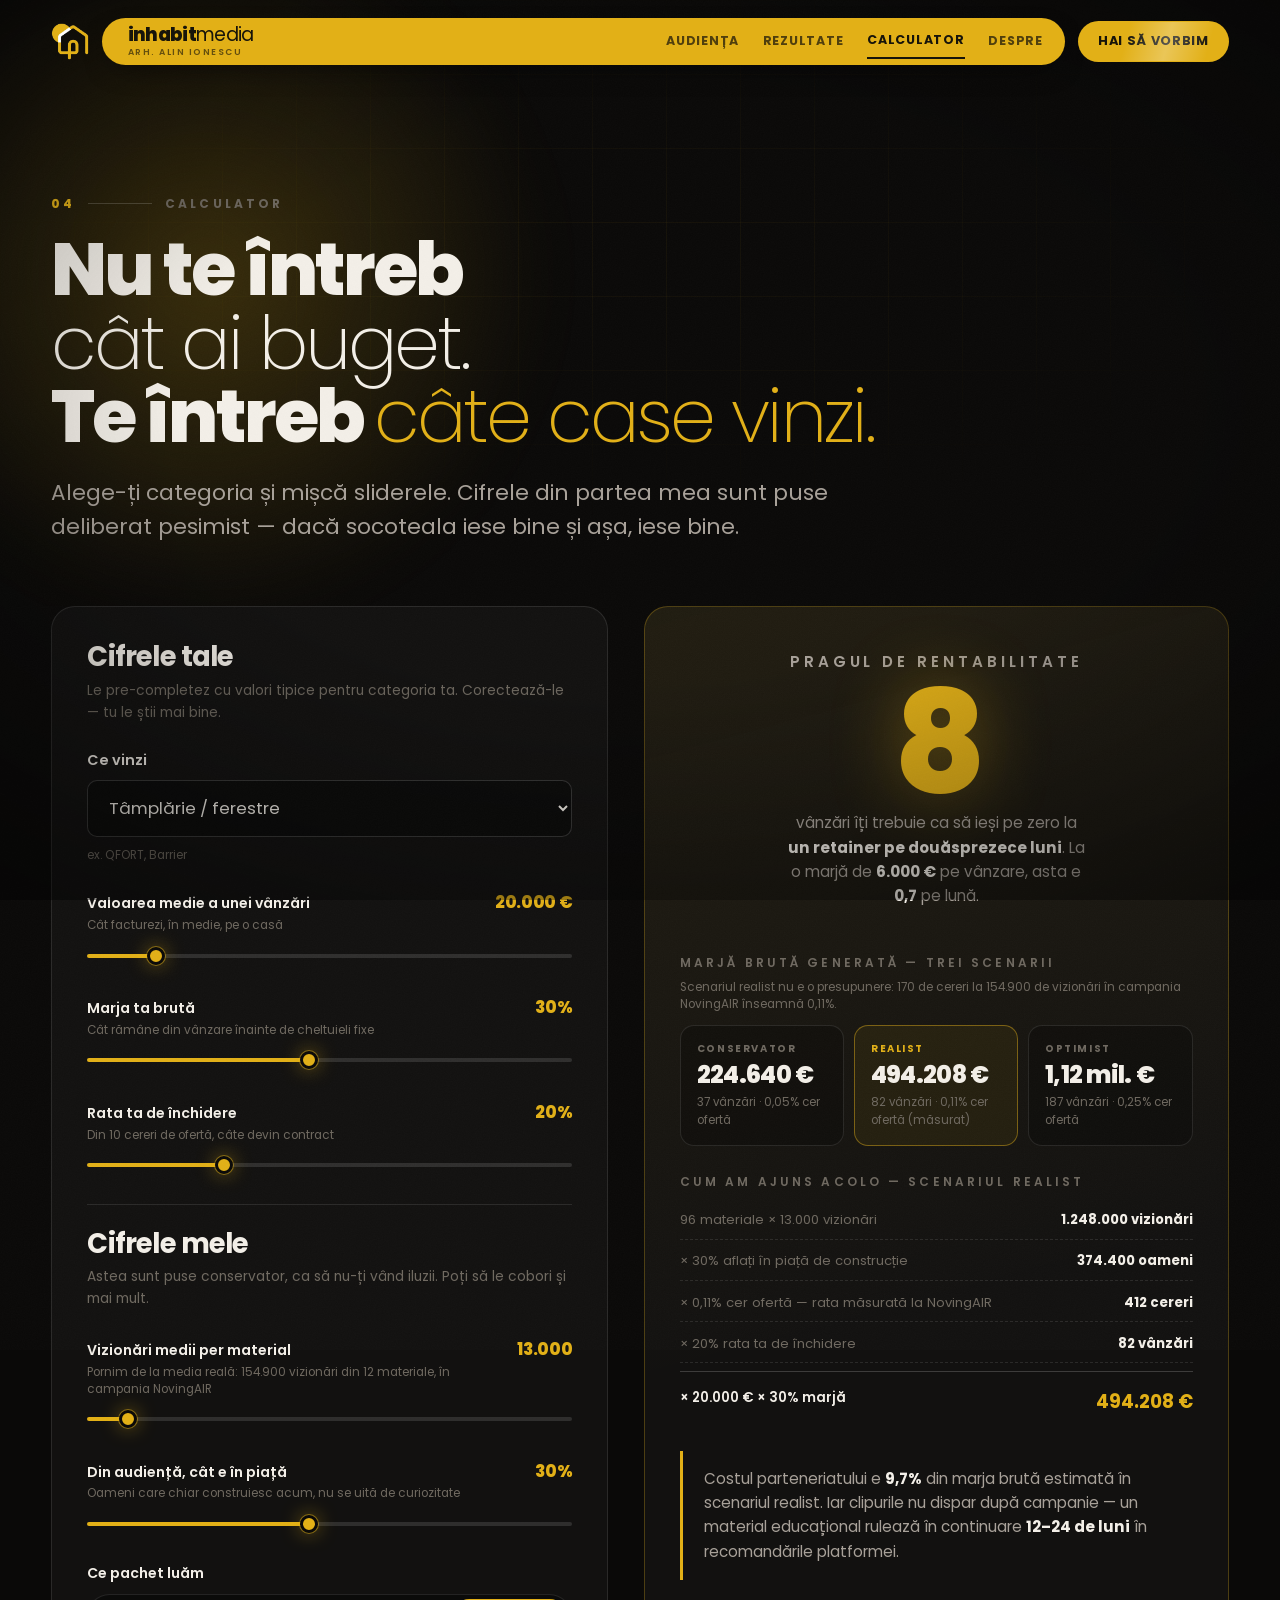
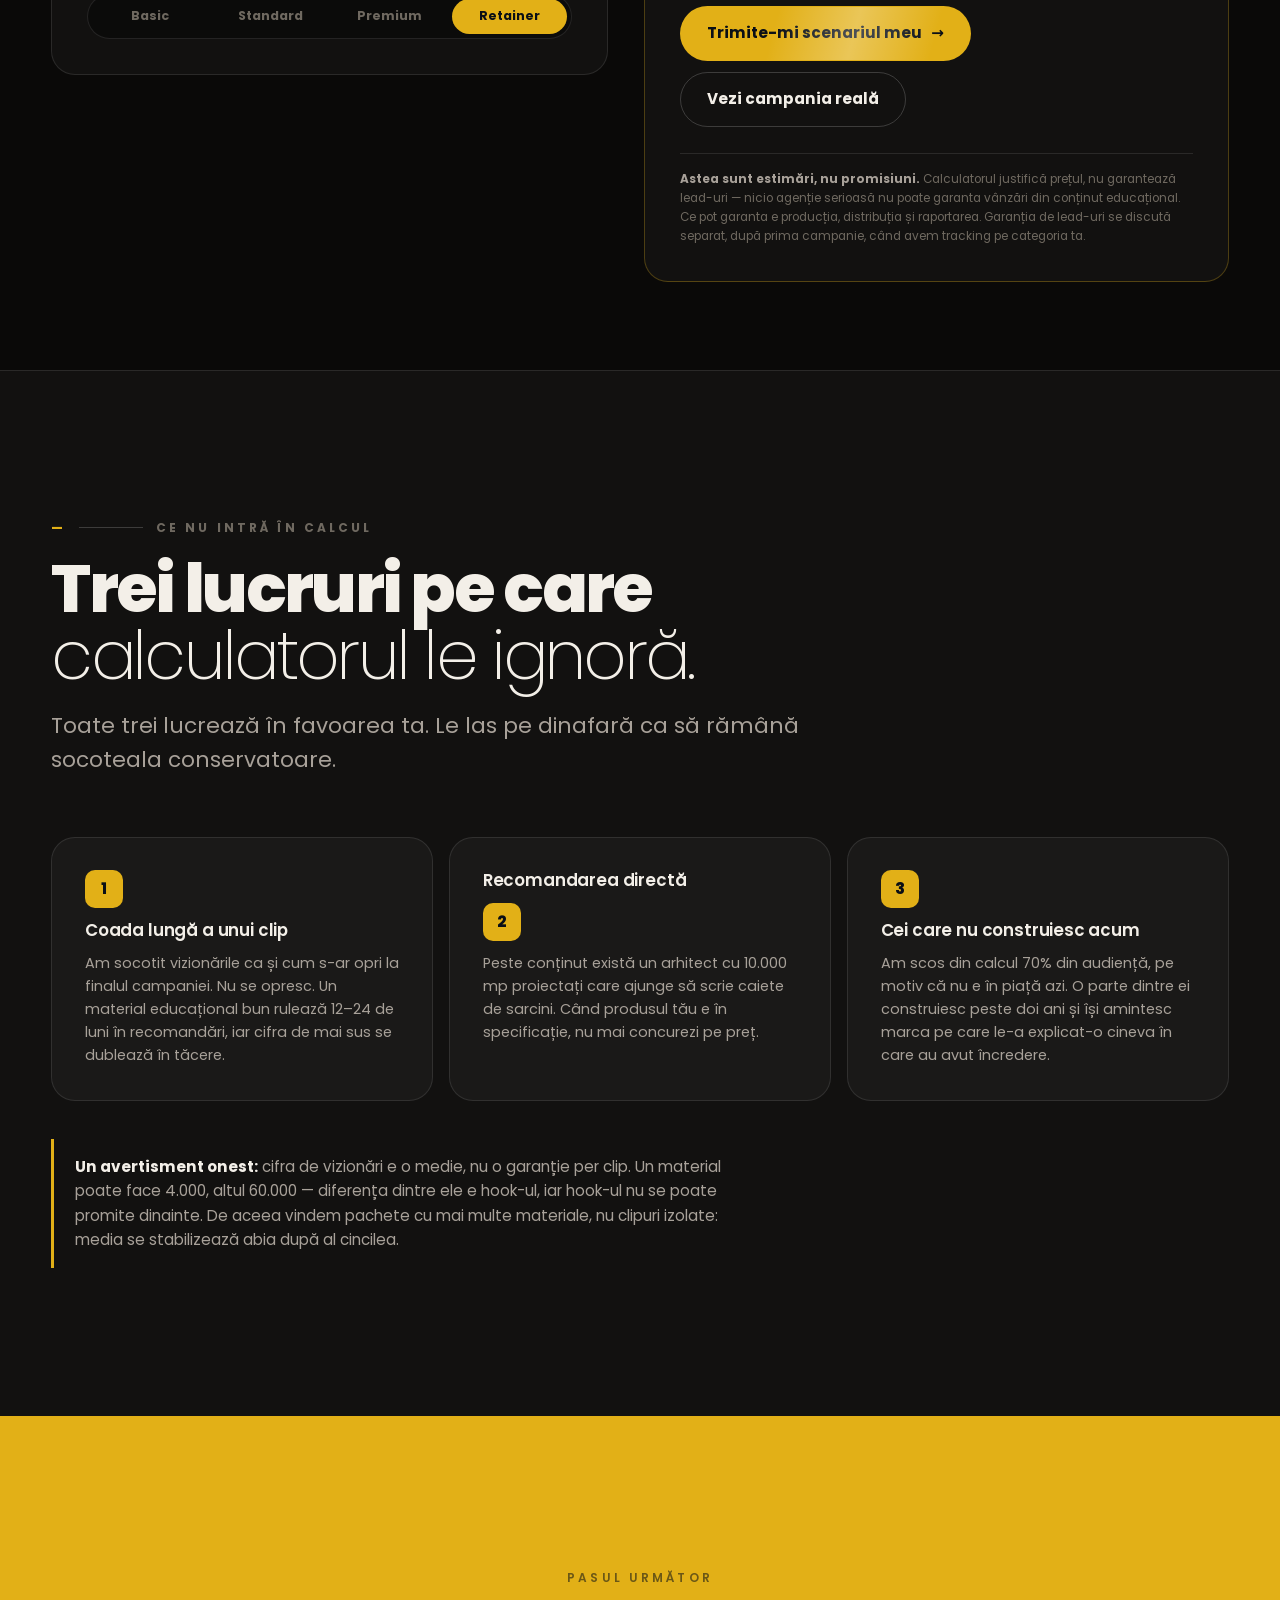
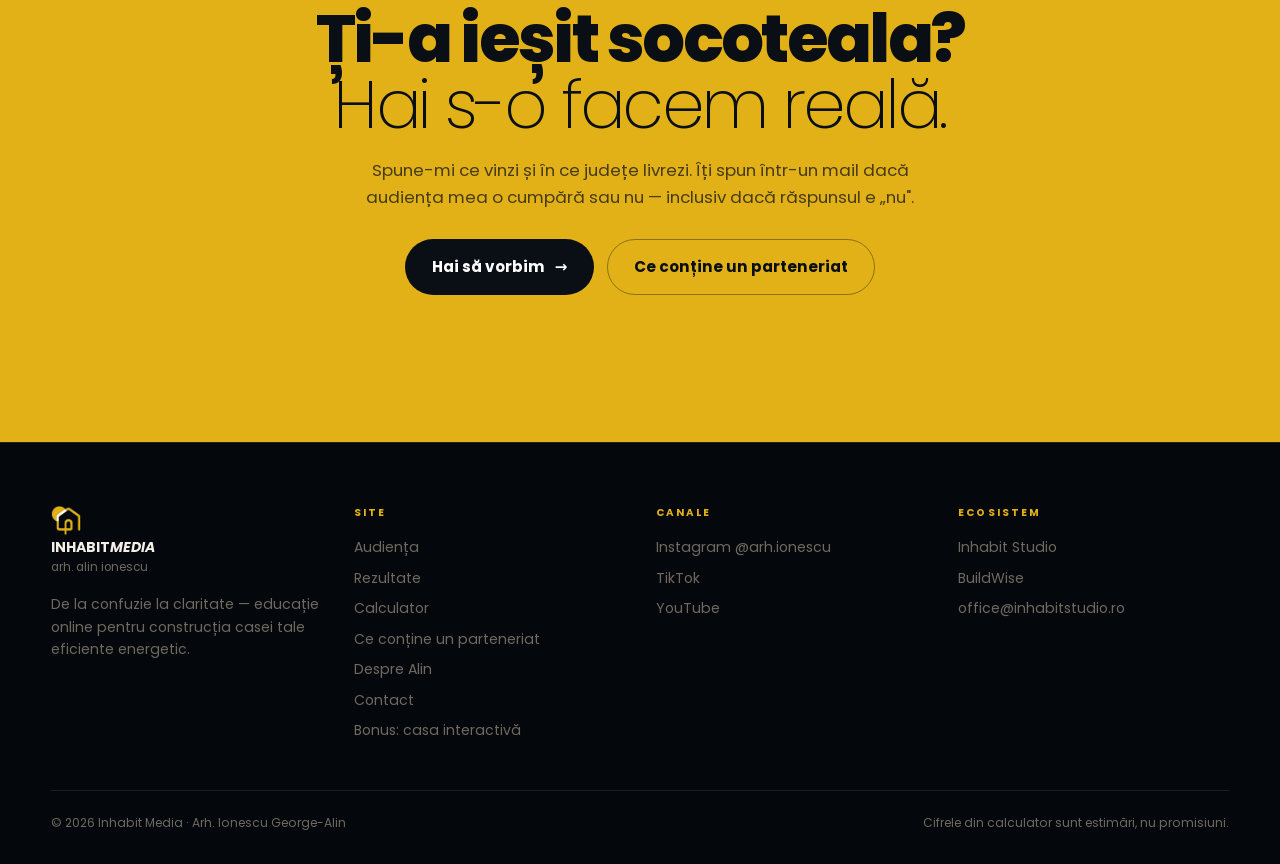
==== calculator.html @ a2cdc936 "Ecran de încărcare cu ținere de două secunde Overlay peste o pagină care se încarcă normal dedesubt " ====
<!doctype html>
<html lang="ro" class="no-js">
<head>
<meta charset="utf-8">
<meta name="viewport" content="width=device-width, initial-scale=1">
<title>Cât îți aduce un parteneriat — Inhabit Media / arh. Alin Ionescu</title>
<meta name="description" content="Alege-ți categoria, mișcă trei slidere și vezi de câte vânzări ai nevoie ca să ieși pe zero. Estimare, nu promisiune.">
<meta name="theme-color" content="#0A0908">
<link rel="icon" href="data:image/svg+xml,%3Csvg xmlns='http://www.w3.org/2000/svg' viewBox='0 0 32 32'%3E%3Crect width='32' height='32' rx='7' fill='%23E2B017'/%3E%3Cpath d='M7 15.5 16 8l9 7.5V25H7z' fill='none' stroke='%230A0F16' stroke-width='2.4' stroke-linejoin='round'/%3E%3C/svg%3E">
<link rel="preconnect" href="https://fonts.googleapis.com">
<link rel="preconnect" href="https://fonts.gstatic.com" crossorigin>
<link href="https://fonts.googleapis.com/css2?family=Poppins:wght@200;300;400;500;600;700;800&display=swap" rel="stylesheet">
<link rel="stylesheet" href="assets/css/style.css?v=6">
<script>document.documentElement.classList.remove('no-js');</script>
</head>
<body>

<!-- Ecran de încărcare. Stă peste o pagină care se încarcă normal dedesubt;
     nu amână nimic. Se arată o singură dată pe sesiune. -->
<div class="loader" id="loader" role="status" aria-live="polite">
  <div class="loader__grid" aria-hidden="true"></div>
  <div class="loader__glow" aria-hidden="true"></div>
  <div class="loader__inner">
    <img class="loader__mark" src="assets/img/inhabit-mark.png" alt="" width="60" height="60">
    <p class="loader__word">
      <b>inhabit<i>media</i></b>
      <small>arh. alin ionescu</small>
    </p>
    <div class="loader__bar" aria-hidden="true"><i></i></div>
    <p class="loader__meta">
      <span class="loader__step">Se pregătește pagina</span>
      <b class="loader__pct">0%</b>
    </p>
  </div>
  <span class="loader__skip" aria-hidden="true">Apasă ca să intri</span>
</div>

<div class="atmos" aria-hidden="true"></div>
<div class="progress" aria-hidden="true"></div>

<header class="nav nav--solid" id="nav">
  <div class="nav__inner">
    <a class="brand brand--mark" href="index.html" aria-label="Inhabit Media — acasă">
      <img src="assets/img/inhabit-mark.png" alt="" width="34" height="34">
    </a>

    <div class="nav__bar">
      <a class="nav__word" href="index.html">
        <b>INHABIT<i>MEDIA</i></b><small>arh. alin ionescu</small>
      </a>
      <nav class="nav__links" id="navLinks">
      <a href="index.html#audienta">Audiența</a>
      <a href="rezultate.html">Rezultate</a>
      <a href="calculator.html">Calculator</a>
      <a href="despre.html">Despre</a>
        <a class="btn btn--dark nav__cta-m" href="contact.html">Hai să vorbim</a>
      </nav>
      <button class="nav__toggle" id="navToggle" aria-label="Meniu" aria-expanded="false" aria-controls="navLinks">
        <span></span><span></span><span></span>
      </button>
    </div>

    <a class="btn btn--primary nav__cta" href="contact.html">Hai să vorbim</a>
  </div>
</header>

<main>

<section class="page-hero">
  <div class="glow glow--tl" aria-hidden="true"></div>
  <div class="blueprint" aria-hidden="true"></div>
  <div class="wrap">
    <span class="slate" data-reveal><b>04</b><i></i>Calculator</span>
    <h1 data-reveal style="--d:60ms">Nu te întreb <span>cât ai buget.</span><br>Te întreb <span class="hl">câte case vinzi.</span></h1>
    <p class="lead" data-reveal style="--d:120ms">
      Alege-ți categoria și mișcă sliderele. Cifrele din partea mea sunt puse
      deliberat pesimist — dacă socoteala iese bine și așa, iese bine.
    </p>
  </div>
</section>

<!-- ---------- CALCULATORUL ---------- -->
<section class="section section--tight" style="padding-top:0">
  <div class="wrap">
    <div class="calc" id="calc">

      <!-- ======= INTRĂRI ======= -->
      <div class="calc__panel" data-reveal>

        <div class="calc__head">
          <h3>Cifrele tale</h3>
          <p>Le pre-completez cu valori tipice pentru categoria ta. Corectează-le — tu le știi mai bine.</p>
        </div>

        <div class="field" style="margin:0">
          <label for="c-cat">Ce vinzi</label>
          <select id="c-cat"></select>
          <span class="ctrl__hint" id="o-catref"></span>
        </div>

        <div class="ctrl">
          <div class="ctrl__top">
            <span class="ctrl__label">Valoarea medie a unei vânzări
              <span class="ctrl__hint">Cât facturezi, în medie, pe o casă</span>
            </span>
            <span class="ctrl__val" id="v-sale">20.000 €</span>
          </div>
          <input type="range" id="c-sale" min="1000" max="150000" step="500" value="20000"
                 aria-label="Valoarea medie a unei vânzări în euro">
        </div>

        <div class="ctrl">
          <div class="ctrl__top">
            <span class="ctrl__label">Marja ta brută
              <span class="ctrl__hint">Cât rămâne din vânzare înainte de cheltuieli fixe</span>
            </span>
            <span class="ctrl__val" id="v-marja">30%</span>
          </div>
          <input type="range" id="c-marja" min="5" max="60" step="1" value="30"
                 aria-label="Marja brută în procente">
        </div>

        <div class="ctrl">
          <div class="ctrl__top">
            <span class="ctrl__label">Rata ta de închidere
              <span class="ctrl__hint">Din 10 cereri de ofertă, câte devin contract</span>
            </span>
            <span class="ctrl__val" id="v-close">20%</span>
          </div>
          <input type="range" id="c-close" min="5" max="60" step="1" value="20"
                 aria-label="Rata de închidere în procente">
        </div>

        <div class="calc__head" style="border-top:1px solid var(--line);padding-top:1.5rem">
          <h3>Cifrele mele</h3>
          <p>Astea sunt puse conservator, ca să nu-ți vând iluzii. Poți să le cobori și mai mult.</p>
        </div>

        <div class="ctrl">
          <div class="ctrl__top">
            <span class="ctrl__label">Vizionări medii per material
              <span class="ctrl__hint">Pornim de la media reală: 154.900 vizionări din 12 materiale, în campania NovingAIR</span>
            </span>
            <span class="ctrl__val" id="v-views">13.000</span>
          </div>
          <input type="range" id="c-views" min="3000" max="150000" step="1000" value="13000"
                 aria-label="Vizionări medii per material">
        </div>

        <div class="ctrl">
          <div class="ctrl__top">
            <span class="ctrl__label">Din audiență, cât e în piață
              <span class="ctrl__hint">Oameni care chiar construiesc acum, nu se uită de curiozitate</span>
            </span>
            <span class="ctrl__val" id="v-piata">30%</span>
          </div>
          <input type="range" id="c-piata" min="5" max="60" step="1" value="30"
                 aria-label="Procent din audiență aflat în piață">
        </div>

        <div class="ctrl">
          <div class="ctrl__top">
            <span class="ctrl__label">Ce pachet luăm</span>
          </div>
          <div class="seg" id="c-seg">
            <button type="button" data-pachet="basic"    aria-pressed="false">Basic</button>
            <button type="button" data-pachet="standard" aria-pressed="false">Standard</button>
            <button type="button" data-pachet="premium"  aria-pressed="false">Premium</button>
            <button type="button" data-pachet="retainer" aria-pressed="true">Retainer</button>
          </div>
        </div>

      </div>

      <!-- ======= IEȘIRI ======= -->
      <div class="calc__panel calc__panel--out" data-reveal style="--d:100ms">

        <div class="bigfig">
          <span class="micro">Pragul de rentabilitate</span>
          <b id="o-be">8</b>
          <span id="o-be-sub"></span>
        </div>

        <div>
          <span class="micro" style="display:block;margin-bottom:.8rem">Marjă brută generată — trei scenarii</span>
          <p class="ctrl__hint" style="margin:-.4rem 0 .8rem">
            Scenariul realist nu e o presupunere: 170 de cereri la 154.900 de
            vizionări în campania NovingAIR înseamnă 0,11%.
          </p>
          <div class="scenarios">
            <div class="scen">
              <span class="scen__k">Conservator</span>
              <span class="scen__v" id="o-cons">—</span>
              <span class="scen__s" id="o-cons-s"></span>
            </div>
            <div class="scen scen--mid">
              <span class="scen__k">Realist</span>
              <span class="scen__v" id="o-real">—</span>
              <span class="scen__s" id="o-real-s"></span>
            </div>
            <div class="scen">
              <span class="scen__k">Optimist</span>
              <span class="scen__v" id="o-opt">—</span>
              <span class="scen__s" id="o-opt-s"></span>
            </div>
          </div>
        </div>

        <div>
          <span class="micro" style="display:block;margin-bottom:.6rem">Cum am ajuns acolo — scenariul realist</span>
          <div class="chain" id="o-chain"></div>
        </div>

        <p class="note" style="margin:0" id="o-cost"></p>

        <div style="display:flex;flex-wrap:wrap;gap:.7rem">
          <a class="btn btn--primary" href="contact.html">Trimite-mi scenariul meu <span class="btn__a">→</span></a>
          <a class="btn btn--ghost" href="rezultate.html">Vezi campania reală</a>
        </div>

        <p class="calc__foot">
          <b>Astea sunt estimări, nu promisiuni.</b> Calculatorul justifică prețul, nu
          garantează lead-uri — nicio agenție serioasă nu poate garanta vânzări din
          conținut educațional. Ce pot garanta e producția, distribuția și raportarea.
          Garanția de lead-uri se discută separat, după prima campanie, când avem
          tracking pe categoria ta.
        </p>

      </div>

    </div>
  </div>
</section>

<!-- ---------- DE CE FUNCȚIONEAZĂ ---------- -->
<section class="section section--mist section--edge">
  <div class="wrap">
    <div class="section-head">
      <span class="slate" data-reveal><b>—</b><i></i>Ce nu intră în calcul</span>
      <h2 data-reveal style="--d:60ms">Trei lucruri pe care <span>calculatorul le ignoră.</span></h2>
      <p class="lead" data-reveal style="--d:100ms">
        Toate trei lucrează în favoarea ta. Le las pe dinafară ca să rămână
        socoteala conservatoare.
      </p>
    </div>

    <div class="cards">
      <article class="card" data-reveal>
        <span class="card__n">1</span>
        <h4>Coada lungă a unui clip</h4>
        <p>
          Am socotit vizionările ca și cum s-ar opri la finalul campaniei. Nu se
          opresc. Un material educațional bun rulează 12–24 de luni în
          recomandări, iar cifra de mai sus se dublează în tăcere.
        </p>
      </article>
      <article class="card" data-reveal style="--d:80ms">
        <h4>Recomandarea directă</h4>
        <span class="card__n">2</span>
        <p>
          Peste conținut există un arhitect cu 10.000 mp proiectați care ajunge
          să scrie caiete de sarcini. Când produsul tău e în specificație, nu
          mai concurezi pe preț.
        </p>
      </article>
      <article class="card" data-reveal style="--d:160ms">
        <span class="card__n">3</span>
        <h4>Cei care nu construiesc acum</h4>
        <p>
          Am scos din calcul 70% din audiență, pe motiv că nu e în piață azi.
          O parte dintre ei construiesc peste doi ani și își amintesc marca pe
          care le-a explicat-o cineva în care au avut încredere.
        </p>
      </article>
    </div>

    <p class="note" style="margin-top:2.4rem" data-reveal>
      <b>Un avertisment onest:</b> cifra de vizionări e o medie, nu o garanție
      per clip. Un material poate face 4.000, altul 60.000 — diferența dintre
      ele e hook-ul, iar hook-ul nu se poate promite dinainte. De aceea vindem
      pachete cu mai multe materiale, nu clipuri izolate: media se stabilizează
      abia după al cincilea.
    </p>
  </div>
</section>

<!-- ---------- CTA ---------- -->
<section class="section cta">
  <div class="wrap wrap--narrow">
    <span class="micro" data-reveal>Pasul următor</span>
    <h2 style="margin-top:1rem" data-reveal>Ți-a ieșit socoteala? <span>Hai s-o facem reală.</span></h2>
    <p style="margin-top:1.1rem" data-reveal>
      Spune-mi ce vinzi și în ce județe livrezi. Îți spun într-un mail dacă
      audiența mea o cumpără sau nu — inclusiv dacă răspunsul e „nu".
    </p>
    <div class="cta__row" data-reveal>
      <a class="btn btn--dark" href="contact.html">Hai să vorbim <span class="btn__a">→</span></a>
      <a class="btn btn--ghost" href="pachete.html">Ce conține un parteneriat</a>
    </div>
  </div>
</section>

</main>

<footer class="footer">
  <div class="wrap">
    <div class="footer__top">
      <div>
        <a class="brand" href="index.html">
          <img src="assets/img/inhabit-mark.png" alt="" width="30">
          <span><b>INHABIT<i>MEDIA</i></b><small style="display:block">arh. alin ionescu</small></span>
        </a>
        <p style="margin-top:1rem;max-width:30ch">
          De la confuzie la claritate — educație online pentru construcția casei
          tale eficiente energetic.
        </p>
      </div>
      <div>
        <h5>Site</h5>
        <ul>
          <li><a href="index.html#audienta">Audiența</a></li>
          <li><a href="rezultate.html">Rezultate</a></li>
          <li><a href="calculator.html">Calculator</a></li>
          <li><a href="pachete.html">Ce conține un parteneriat</a></li>
          <li><a href="despre.html">Despre Alin</a></li>
          <li><a href="contact.html">Contact</a></li>
          <li><a href="casa.html">Bonus: casa interactivă</a></li>
        </ul>
      </div>
      <div>
        <h5>Canale</h5>
        <ul>
          <li><a href="https://instagram.com/arh.ionescu" target="_blank" rel="noopener">Instagram @arh.ionescu</a></li>
          <li><a href="https://tiktok.com/@arh.alin.ionescu" target="_blank" rel="noopener">TikTok</a></li>
          <li><a href="https://youtube.com/@arh.alinionescu" target="_blank" rel="noopener">YouTube</a></li>
        </ul>
      </div>
      <div>
        <h5>Ecosistem</h5>
        <ul>
          <li><a href="https://inhabitstudio.ro/" target="_blank" rel="noopener">Inhabit Studio</a></li>
          <li><a href="despre.html#buildwise">BuildWise</a></li>
          <li><a href="mailto:office@inhabitstudio.ro">office@inhabitstudio.ro</a></li>
        </ul>
      </div>
    </div>
    <div class="footer__bottom">
      <span>© <span id="year">2026</span> Inhabit Media · Arh. Ionescu George-Alin</span>
      <span>Cifrele din calculator sunt estimări, nu promisiuni.</span>
    </div>
  </div>
</footer>

<script src="assets/js/loader.js?v=2" defer></script>
<script src="assets/js/main.js?v=6" defer></script>
<script src="assets/js/calculator.js?v=1" defer></script>
</body>
</html>
---- assets/css/style.css ----
/* ==========================================================================
   BUILDWISE — arh. Alin Ionescu
   „Casa care vinde" — sistem de design CINEMATIC.

   Galbenul de brand din deck (#E2B017) pe un sol neutru-cald — fără albastru
   nicăieri. Fundalul e noaptea, galbenul e lumina. Tot ce se vede e
   construit din trei straturi — atmosferă (grain + vignetă + glow), scenă
   (conținut) și lumină (accentul galben). Numele de clase sunt păstrate din
   versiunea albă, ca paginile secundare să nu se rupă.
   ========================================================================== */

/* ---------- 1. Reset ---------- */
*, *::before, *::after { box-sizing: border-box; }
* { margin: 0; }

html { -webkit-text-size-adjust: 100%; scroll-behavior: smooth; }

body {
  min-height: 100vh;
  font-family: var(--font);
  font-size: var(--fs-body);
  font-weight: 400;
  line-height: 1.6;
  color: var(--ink);
  background: var(--bg);
  -webkit-font-smoothing: antialiased;
  overflow-x: hidden;
}

img, svg, video { display: block; max-width: 100%; }
input, button, textarea, select { font: inherit; color: inherit; }
button { background: none; border: 0; cursor: pointer; }
a { color: inherit; text-decoration: none; }
ul, ol { list-style: none; padding: 0; }
p { text-wrap: pretty; }
table { border-collapse: collapse; width: 100%; }
::selection { background: var(--yellow); color: #0A0F16; }

/* ---------- 2. Tokens ---------- */
:root {
  /* Sol. Fără albastru nicăieri: negrul e neutru-cald, ca să nu răcească
     galbenul. Vechiul navy a ieșit complet din paletă — secțiunile care erau
     albastre sunt acum galbene (.section--lit). */
  --bg:        #0A0908;
  --bg-2:      #121110;
  --bg-3:      #1B1917;

  /* brand, neatins */
  --yellow:    #E2B017;
  --yellow-lt: #F7D66B;
  --yellow-dk: #B98D0E;

  /* cerneala de pe fundal galben */
  --on-lit:    #17140A;
  --on-lit-2:  rgba(23, 20, 10, .74);
  --on-lit-3:  rgba(23, 20, 10, .55);

  /* text */
  --ink:       #F3EFE8;
  --ink-2:     #A8A199;
  --ink-3:     #6F6960;

  /* suprafețe */
  --panel:     rgba(255, 255, 255, .035);
  --panel-2:   rgba(255, 255, 255, .06);
  --line:      rgba(255, 255, 255, .10);
  --line-2:    rgba(255, 255, 255, .18);
  --line-lit:  rgba(23, 20, 10, .16);

  /* aliasuri de compatibilitate cu paginile vechi */
  --mist:      var(--bg-2);
  --mist-2:    var(--bg-3);
  --yellow-bg: rgba(226, 176, 23, .10);

  --glow:      0 0 80px -20px rgba(226, 176, 23, .55);
  --glow-soft: 0 0 120px -30px rgba(226, 176, 23, .40);

  --font: "Poppins", "Urbanist", system-ui, -apple-system, sans-serif;

  /* scară tipografică cinematică — mai mare, mai strânsă */
  --fs-body:   clamp(0.95rem, 0.9rem + 0.25vw, 1.05rem);
  --fs-lead:   clamp(1.05rem, 0.95rem + 0.6vw, 1.35rem);
  --fs-h3:     clamp(1.3rem, 1.15rem + 0.7vw, 1.85rem);
  --fs-h2:     clamp(2.1rem, 1.3rem + 3.6vw, 4.6rem);
  /* Plafonat la 5,4rem: peste asta, titlul din hero trece pe 4 rânduri și
     împinge fâșia de cifre sub linia de plutire pe laptopuri de 900 px. */
  --fs-h1:     clamp(2.5rem, 1.3rem + 4.4vw, 5.4rem);
  --fs-micro:  clamp(0.66rem, 0.63rem + 0.15vw, 0.76rem);

  --gutter:    clamp(1.15rem, 0.5rem + 2.6vw, 3.5rem);
  --section-y: clamp(4.5rem, 2rem + 9vw, 11rem);
  --maxw:      1260px;

  --r:      14px;
  --r-lg:   24px;
  --r-blob: 34px;
  --shadow: 0 2px 6px rgba(0, 0, 0, .3), 0 18px 40px -20px rgba(0, 0, 0, .7);
  --shadow-lg: 0 4px 10px rgba(0, 0, 0, .35), 0 50px 90px -40px rgba(0, 0, 0, .9);
  --ease: cubic-bezier(.22, .61, .36, 1);
  --ease-out: cubic-bezier(.16, 1, .3, 1);
  /* înălțimea totală ocupată de bara plutitoare (pastila + marginea de sus) */
  --nav-h: 88px;
}

/* ---------- 3. Atmosferă ----------
   Trei straturi fixe peste tot: vinietă (adâncime), grain (textură de peliculă)
   și bara de progres. Toate sunt pur decorative și nu prind evenimente. */

.atmos {
  position: fixed; inset: 0; z-index: 60;
  pointer-events: none;
}
/* vinietă — întunecă marginile ca un obiectiv real */
.atmos::before {
  content: ""; position: absolute; inset: 0;
  background: radial-gradient(ellipse 90% 75% at 50% 45%, transparent 40%, rgba(0, 0, 0, .55) 100%);
}
/* grain de peliculă */
.atmos::after {
  content: ""; position: absolute; inset: -50%;
  background-image: url("data:image/svg+xml,%3Csvg xmlns='http://www.w3.org/2000/svg' width='140' height='140'%3E%3Cfilter id='n'%3E%3CfeTurbulence type='fractalNoise' baseFrequency='.85' numOctaves='3' stitchTiles='stitch'/%3E%3CfeColorMatrix type='saturate' values='0'/%3E%3C/filter%3E%3Crect width='140' height='140' filter='url(%23n)' opacity='.5'/%3E%3C/svg%3E");
  opacity: .05;
  mix-blend-mode: overlay;
  animation: grain 900ms steps(4) infinite;
}
@keyframes grain {
  0%   { transform: translate(0, 0); }
  25%  { transform: translate(-2%, 1%); }
  50%  { transform: translate(1%, -2%); }
  75%  { transform: translate(-1%, -1%); }
  100% { transform: translate(0, 0); }
}

/* bara de progres a scroll-ului — subtilă, sub nav */
.progress {
  position: fixed; top: 0; left: 0; z-index: 101;
  height: 2px; width: 100%;
  transform: scaleX(var(--p, 0)); transform-origin: 0 50%;
  background: linear-gradient(90deg, var(--yellow-dk), var(--yellow-lt));
  pointer-events: none;
}

/* halou galben plasabil oriunde */
.glow {
  position: absolute; border-radius: 50%;
  background: radial-gradient(circle, rgba(226, 176, 23, .22) 0%, transparent 68%);
  filter: blur(30px); pointer-events: none; z-index: 0;
}
.glow--tl { top: -14%; left: -12%; width: min(720px, 90vw); aspect-ratio: 1; }
.glow--br { bottom: -20%; right: -14%; width: min(680px, 85vw); aspect-ratio: 1; }
.glow--c  { top: 50%; left: 50%; translate: -50% -50%; width: min(900px, 110vw); aspect-ratio: 1; }

/* grilă de plan de arhitectură — semnătura vizuală a lui Alin */
.blueprint {
  position: absolute; inset: 0; z-index: 0; pointer-events: none;
  background-image:
    linear-gradient(rgba(226, 176, 23, .055) 1px, transparent 1px),
    linear-gradient(90deg, rgba(226, 176, 23, .055) 1px, transparent 1px);
  background-size: 74px 74px;
  mask-image: radial-gradient(ellipse 70% 60% at 50% 40%, #000 0%, transparent 78%);
  -webkit-mask-image: radial-gradient(ellipse 70% 60% at 50% 40%, #000 0%, transparent 78%);
}

/* Peste fotografie grila trebuie să fie albă și mai deasă ca să se citească —
   varianta galbenă pe fundal închis dispare complet pe o poză luminată. */
.hero .blueprint {
  background-image:
    linear-gradient(rgba(255, 255, 255, .07) 1px, transparent 1px),
    linear-gradient(90deg, rgba(255, 255, 255, .07) 1px, transparent 1px);
  background-size: 48px 48px;
  mask-image: linear-gradient(180deg, #000 0%, #000 62%, transparent 92%);
  -webkit-mask-image: linear-gradient(180deg, #000 0%, #000 62%, transparent 92%);
}

/* blob-urile galbene din deck, păstrate dar transformate în lumină */
.blob {
  position: absolute;
  background: var(--yellow);
  border-radius: var(--r-blob);
  pointer-events: none;
  z-index: 0;
  opacity: .85;
  box-shadow: var(--glow);
}
.blob--tl { top: 12%;   left: -5%;  width: clamp(90px, 13vw, 210px); aspect-ratio: 1.5; }
.blob--bl { bottom: 8%;  left: -7%;  width: clamp(80px, 11vw, 180px); aspect-ratio: 1.2; }
.blob--tr { top: 16%;   right: -5%; width: clamp(90px, 13vw, 210px); aspect-ratio: 1.4; }
.blob--br { bottom: 10%; right: -6%; width: clamp(80px, 12vw, 190px); aspect-ratio: 1.3; }
@media (max-width: 720px) { .blob { opacity: .45; } }

/* Blob-urile plutesc încet, cu durate care nu se împart una la alta — dacă ar
   fi sincronizate, ochiul ar citi ritmul și mișcarea ar deveni un tic. */
.blob { animation: float 19s ease-in-out infinite; }
.blob--bl { animation-duration: 23s; animation-delay: -6s; }
.blob--tr { animation-duration: 26s; animation-delay: -11s; }
.blob--br { animation-duration: 31s; animation-delay: -3s; }
@keyframes float {
  0%, 100% { transform: translate3d(0, 0, 0) rotate(0deg); }
  50%      { transform: translate3d(0, -14px, 0) rotate(1.2deg); }
}

/* bare de letterbox — apar doar pe momentele „de film" */
.letterbox { position: relative; }
.letterbox::before, .letterbox::after {
  content: ""; position: absolute; left: 0; right: 0; height: clamp(18px, 3.5vw, 46px);
  background: #000; z-index: 3; pointer-events: none;
}
.letterbox::before { top: 0; }
.letterbox::after  { bottom: 0; }

/* ---------- 4. Layout ---------- */
.wrap {
  width: 100%;
  max-width: var(--maxw);
  margin-inline: auto;
  padding-inline: var(--gutter);
  position: relative;
  z-index: 1;
}
.wrap--narrow { max-width: 900px; }
.wrap--wide { max-width: 1500px; }

.section { padding-block: var(--section-y); position: relative; overflow: hidden; }
.section--tight { padding-block: clamp(3rem, 1.5rem + 5vw, 6rem); }
/* Secțiunea aprinsă: galbenul de brand pe toată lățimea, cu cerneală închisă.
   Ia locul vechilor secțiuni navy. Bara de navigație se întoarce singură pe
   negru cât timp trece peste ea — vezi data-nav="light" în main.js. */
.section--lit { background: linear-gradient(180deg, var(--yellow) 0%, #D0A013 100%); color: var(--on-lit); }
.section--mist { background: var(--bg-2); }
.section--edge { border-top: 1px solid var(--line); }

/* ---------- 5. Tipografie ---------- */
h1, h2, h3, h4 { line-height: 1; letter-spacing: -.04em; text-wrap: balance; }

.display { font-size: var(--fs-h1); font-weight: 800; }
.display span, .display em { font-style: normal; font-weight: 200; letter-spacing: -.035em; }
h2 { font-size: var(--fs-h2); font-weight: 800; }
h2 span { font-weight: 200; }
h3 { font-size: var(--fs-h3); font-weight: 700; letter-spacing: -.025em; line-height: 1.08; }
h4 { font-size: 1.05rem; font-weight: 600; letter-spacing: -.01em; line-height: 1.25; }

/* accentul galben pe un cuvânt din titlu */
.hl { color: var(--yellow); }

.lead { font-size: var(--fs-lead); color: var(--ink-2); max-width: 60ch; line-height: 1.55; }
.section--lit .lead, .section--lit p { color: var(--on-lit-2); }

.micro {
  font-size: var(--fs-micro);
  font-weight: 600;
  letter-spacing: .26em;
  text-transform: uppercase;
  color: var(--ink-3);
}
.section--lit .micro { color: var(--on-lit-3); }

/* eticheta de scenă: „01 / AUDIENȚA" — dă senzația de capitole de film */
.slate {
  display: inline-flex; align-items: center; gap: .8rem;
  font-size: var(--fs-micro); font-weight: 700;
  letter-spacing: .26em; text-transform: uppercase; color: var(--ink-3);
}
.slate b { color: var(--yellow); font-weight: 800; }
.slate i { display: block; width: clamp(28px, 5vw, 64px); height: 1px; background: var(--line-2); font-style: normal; }

.section-head { display: grid; gap: 1.2rem; margin-bottom: clamp(2.2rem, 1rem + 3.5vw, 4.2rem); }
.section-head .pill, .section-head .slate { justify-self: start; }

/* pastila galbenă din deck */
.pill {
  display: inline-flex; align-items: center; gap: .5rem;
  background: var(--yellow); color: #0A0F16;
  font-weight: 700; font-size: .85rem; letter-spacing: -.01em;
  padding: .5em 1.1em; border-radius: 100px;
}
.pill--lg { font-size: clamp(1.1rem, .9rem + 1vw, 1.8rem); padding: .45em 1em; border-radius: 18px; }
.pill--ghost { background: transparent; color: var(--yellow); border: 1px solid rgba(226, 176, 23, .4); }

/* bara galbenă rotunjită folosită ca separator în deck */
.rule {
  height: 10px; border-radius: 100px; background: var(--yellow);
  width: min(520px, 60%); margin-inline: auto;
  margin-top: clamp(2.5rem, 1.5rem + 3vw, 4.5rem);
  box-shadow: var(--glow);
}
.rule--left { margin-inline: 0; }

/* ---------- 6. Butoane ---------- */
.btn {
  display: inline-flex; align-items: center; gap: .6rem;
  padding: .95em 1.7em; border-radius: 100px;
  font-weight: 700; font-size: .95rem;
  border: 1px solid transparent;
  position: relative; overflow: hidden;
  transition: transform .3s var(--ease), background-color .25s, color .25s, border-color .25s, box-shadow .3s;
}
.btn:hover { transform: translateY(-2px); }
.btn--primary { background: var(--yellow); color: #0A0F16; box-shadow: 0 0 0 rgba(226, 176, 23, 0); }
.btn--primary:hover { background: var(--yellow-lt); box-shadow: var(--glow); }
.btn--dark { background: var(--ink); color: #0A0F16; }
.btn--dark:hover { background: #fff; }
.btn--ghost { border-color: var(--line-2); color: var(--ink); }
.btn--ghost:hover { background: var(--panel-2); border-color: var(--yellow); color: var(--yellow); }
.section--lit .btn--ghost { border-color: rgba(23, 20, 10, .4); color: var(--on-lit); }
.section--lit .btn--ghost:hover { background: var(--on-lit); color: var(--yellow); border-color: var(--on-lit); }
.section--lit .btn--primary { background: var(--on-lit); color: var(--yellow); }
.section--lit .btn--primary:hover { background: #000; box-shadow: none; }
.btn__a { transition: transform .3s var(--ease); }
.btn:hover .btn__a { transform: translateX(5px); }

/* Un luciu trece rar peste butonul principal — aceeași limbă ca sclipirea de
   pe sloturi, ca mișcările din pagină să pară un singur sistem, nu efecte
   adunate. La hover se oprește: acolo comanda o dă deja cursorul. */
.btn--primary::after {
  content: ""; position: absolute; inset: 0;
  background: linear-gradient(105deg, transparent 40%, rgba(255, 255, 255, .28) 50%, transparent 60%);
  background-size: 280% 100%; background-position: 200% 0;
  pointer-events: none;
  animation: sweep 7s ease-in-out infinite;
}
.btn--primary:hover::after { animation-play-state: paused; }
/* pe secțiunea galbenă butonul e negru, deci luciul se închide la rândul lui */
.section--lit .btn--primary::after {
  background-image: linear-gradient(105deg, transparent 40%, rgba(226, 176, 23, .22) 50%, transparent 60%);
}

.link-arrow {
  display: inline-flex; align-items: center; gap: .45rem;
  font-weight: 700; border-bottom: 2px solid var(--yellow); padding-bottom: 2px;
  transition: gap .25s var(--ease), color .25s;
}
.link-arrow:hover { gap: .85rem; color: var(--yellow); }

:where(a, button, input, select, textarea):focus-visible {
  outline: 3px solid var(--yellow); outline-offset: 3px; border-radius: 4px;
}

/* ---------- 7. Nav ----------
   Bara galbenă rotunjită, plutind peste hero — semnătura din referința de
   design. Marca stă în afara pastilei, în stânga; CTA-ul e o pastilă separată
   în dreapta. Pe fundal galben textul devine închis, deci toate stările de
   hover se inversează față de restul site-ului. */
.nav {
  position: fixed; inset: var(--nav-pad) 0 auto 0; z-index: 100;
  display: flex; align-items: center;
  transition: translate .4s var(--ease);
  --nav-pad: clamp(10px, 1.4vw, 18px);

  /* Culorile barei trăiesc în trei variabile, ca inversarea să fie o singură
     comutare. Implicit: pastilă galbenă, scris negru — bara e peste noapte. */
  --nav-bg:     var(--yellow);
  --nav-ink:    #17140A;
  --nav-ink-2:  rgba(23, 20, 10, .62);
  --nav-ink-3:  rgba(23, 20, 10, .72);
  --nav-mark:   1;    /* 1 = marca galbenă, așa cum e fișierul */
  transition: translate .4s var(--ease);
}

/* Peste o secțiune galbenă bara s-ar pierde în fundal, deci se întoarce:
   pastilă neagră, scris galben. Clasa o pune main.js, uitându-se ce element
   marcat cu data-nav="light" e sub bară în momentul ăla. */
.nav--invert {
  --nav-bg:     #0A0D12;
  --nav-ink:    var(--yellow);
  --nav-ink-2:  rgba(226, 176, 23, .6);
  --nav-ink-3:  rgba(226, 176, 23, .78);
  --nav-mark:   0;
}
.nav__inner {
  width: 100%; max-width: var(--maxw); margin-inline: auto; padding-inline: var(--gutter);
  display: flex; align-items: center; gap: clamp(.5rem, 1vw, .9rem);
}

/* Marca, în afara pastilei. Fișierul e galben, deci peste o secțiune galbenă
   îl facem negru cu brightness(0) — nu ținem două variante de imagine. */
.brand--mark { flex: 0 0 auto; display: grid; place-items: center; transition: transform .3s var(--ease); }
.brand--mark img {
  width: clamp(30px, 3.4vw, 38px); height: auto;
  filter: brightness(var(--nav-mark));
  transition: filter .35s var(--ease);
}
.brand--mark:hover { transform: rotate(-6deg) scale(1.06); }

/* pastila */
.nav__bar {
  flex: 1 1 auto; min-width: 0;
  display: flex; align-items: center; gap: clamp(.8rem, 2vw, 2.2rem);
  background: var(--nav-bg); border-radius: 100px;
  padding: .5rem .6rem .5rem clamp(1rem, 2vw, 1.6rem);
  box-shadow: 0 10px 30px -14px rgba(0, 0, 0, .8);
  transition: background-color .35s var(--ease);
}
.nav__word { display: grid; line-height: 1; flex: 0 0 auto; }
/* „inhabitmedia" — un singur cuvânt, minuscule, cu jumătatea a doua mai
   subțire; contrastul de greutate 400/800 e limbajul din deck. */
.nav__word b {
  font-weight: 800; letter-spacing: -.035em; text-transform: lowercase;
  font-size: clamp(1rem, .85rem + .4vw, 1.2rem); color: var(--nav-ink);
}
.nav__word b i { font-style: normal; font-weight: 400; }
.nav__word small { font-size: .55rem; letter-spacing: .17em; text-transform: uppercase; font-weight: 600; color: var(--nav-ink-2); margin-top: 3px; }

.nav__links { display: flex; align-items: center; gap: clamp(.9rem, .2rem + 1.6vw, 2.1rem); margin-left: auto; padding-right: .8rem; }
.nav__links a:not(.btn) {
  font-size: .78rem; font-weight: 700; letter-spacing: .06em; text-transform: uppercase;
  color: var(--nav-ink-3); padding-block: .4rem; transition: color .25s;
  white-space: nowrap;
}
.nav__links a:not(.btn):hover { color: var(--nav-ink); }
.nav__links a:not(.btn)[aria-current="page"] { color: var(--nav-ink); border-bottom: 2px solid currentColor; }

/* CTA-ul separat din dreapta. Se întoarce invers față de pastilă: pe galben e
   negru, pe negru e galben — altfel s-ar topi în secțiunea de sub el. */
.nav__cta {
  flex: 0 0 auto; padding: .85em 1.5em; font-size: .8rem; letter-spacing: .05em; text-transform: uppercase;
  background: var(--nav-bg); color: var(--nav-ink);
  transition: background-color .35s var(--ease), color .35s var(--ease), transform .3s var(--ease), box-shadow .3s;
}
.nav--invert .nav__cta:hover { background: #12161F; box-shadow: var(--glow); }
.nav__cta-m { display: none; }

/* la scroll bara se strânge puțin, ca să nu fure din imagine */
.nav--solid .nav__bar { padding-block: .38rem; }
.nav--solid .nav__cta { padding-block: .72em; }

.nav__toggle { display: none; width: 42px; height: 42px; flex: 0 0 auto; margin-left: auto; }
.nav__toggle span { display: block; width: 22px; height: 2px; background: var(--nav-ink); margin: 5px auto; transition: transform .3s var(--ease), opacity .2s, background-color .35s; }
.nav--open .nav__toggle span:nth-child(1) { transform: translateY(7px) rotate(45deg); }
.nav--open .nav__toggle span:nth-child(2) { opacity: 0; }
.nav--open .nav__toggle span:nth-child(3) { transform: translateY(-7px) rotate(-45deg); }

@media (max-width: 980px) {
  .nav__cta { display: none; }
  .nav__cta-m { display: inline-flex; }
  .nav__toggle { display: block; }
  .nav__links {
    position: fixed; inset: calc(var(--nav-pad) + 62px) var(--gutter) auto var(--gutter);
    flex-direction: column; align-items: stretch; gap: 0; margin-left: 0; padding: .4rem 1.3rem 1.4rem;
    background: var(--bg-2); border: 1px solid var(--line); border-radius: var(--r-lg);
    box-shadow: var(--shadow-lg);
    clip-path: inset(0 0 100% 0); transition: clip-path .45s var(--ease);
  }
  .nav--open .nav__links { clip-path: inset(0 0 0 0); }
  .nav__links a:not(.btn) {
    padding-block: .95rem; border-bottom: 1px solid var(--line);
    font-size: 1rem; color: var(--ink-2); text-transform: none; letter-spacing: 0;
  }
  .nav__links a:not(.btn):hover { color: var(--yellow); }
  .nav__links a:not(.btn)[aria-current="page"] { color: var(--yellow); border-bottom-color: var(--line); }
  .nav__links .btn { margin-top: 1.1rem; justify-content: center; }
}

/* ---------- 8. Hero cinematic ---------- */
.hero {
  position: relative;
  min-height: 100svh;
  display: grid; align-items: end;
  /* Spațierea se măsoară în svh, nu în rem: pe un laptop de 800 px hero-ul se
     strânge singur ca fâșia de cifre să rămână deasupra liniei de plutire. */
  padding-top: calc(var(--nav-h) + clamp(1rem, 4svh, 3rem));
  padding-bottom: clamp(1.5rem, 3svh, 4.5rem);
  overflow: hidden;
  isolation: isolate;
}

/* Stratul de imagine. Fotografia lui Alin e subiectul hero-ului, nu o textură
   de fundal — de asta stă aproape la luminozitate plină, iar lizibilitatea o
   face scrimul de dedesubt, nu stingerea pozei. Dacă apare assets/video/hero.mp4,
   videoul se pune peste imagine și preia rolul. */
.hero__media { position: absolute; inset: 0; z-index: -2; overflow: hidden; background: var(--bg); }
/* Stratul e mai înalt decât rama cu 90 px sus și jos, ca parallaxul (±70 px)
   să aibă din ce să tragă fără să descopere marginea imaginii. */
.hero__media picture { position: absolute; inset: -90px 0; display: block; }
.hero__media img, .hero__media video {
  width: 100%; height: 100%; object-fit: cover; object-position: 50% 32%;
  filter: contrast(1.1) saturate(.95) brightness(1.14);
  transform: scale(1.04);
  animation: slowzoom 30s var(--ease) infinite alternate;
}
.hero__media video { position: absolute; inset: 0; }
@keyframes slowzoom { to { transform: scale(1.12); } }

/* Scrim în trei straturi: întunecă sus sub bara galbenă, ține stânga citibilă
   pentru titlu și topește marginea de jos în secțiunea următoare. */
.hero__scrim {
  position: absolute; inset: 0; z-index: -1;
  background:
    linear-gradient(180deg, rgba(7, 11, 17, .72) 0%, rgba(7, 11, 17, .08) 24%, rgba(7, 11, 17, .5) 70%, var(--bg) 99%),
    linear-gradient(90deg, rgba(7, 11, 17, .82) 0%, rgba(7, 11, 17, .3) 44%, transparent 66%);
}

@media (max-width: 980px) {
  /* Pe telefon intră decupajul portret. Capul lui Alin cade în prima treime a
     ecranului, deci textul pornește de sub el — altfel titlul îi taie fața. */
  .hero__media img { object-position: 50% 22%; }
  .hero { padding-top: calc(var(--nav-h) + 19svh); }
  .hero__scrim {
    background:
      linear-gradient(180deg, rgba(7, 11, 17, .62) 0%, rgba(7, 11, 17, .06) 16%, rgba(7, 11, 17, .58) 34%, rgba(7, 11, 17, .9) 64%, var(--bg) 97%);
  }
}

/* O singură coloană, jos-stânga: Alin stă în dreapta cadrului, iar textul nu
   are voie să-i intre peste față. */
.hero__grid { display: grid; gap: clamp(2rem, 1rem + 3vw, 3.5rem); align-items: end; }
.hero__grid > * { max-width: min(700px, 62%); }
@media (max-width: 980px) { .hero__grid > * { max-width: none; } }

/* semnătura de lângă butoane, în locul portretului decupat */
.hero__sign {
  display: grid; gap: .15rem; align-self: center;
  margin-left: clamp(.4rem, 1.5vw, 1.4rem);
  padding-left: 1rem; border-left: 2px solid var(--yellow);
}
@media (max-width: 640px) { .hero__sign { margin-left: 0; flex-basis: 100%; } }
.hero__sign span { font-weight: 700; font-size: .95rem; }
.hero__sign em { font-style: normal; font-size: .74rem; letter-spacing: .1em; text-transform: uppercase; color: var(--ink-3); }

.hero h1 { max-width: 16ch; }
.hero__lead { margin-top: 1.4rem; }
.hero__cta { margin-top: clamp(1.2rem, 3svh, 1.9rem); display: flex; flex-wrap: wrap; align-items: center; gap: .8rem; }

/* indicatorul de scroll */

/* portret + inel, recolorat pentru noapte */
.portrait { position: relative; justify-self: center; width: min(330px, 76vw); }
.portrait img {
  width: 100%; height: auto; border-radius: 50%;
  filter: contrast(1.05) saturate(.95);
  box-shadow: 0 40px 90px -40px #000, var(--glow-soft);
}
.portrait__ring { position: absolute; inset: -16px; border: 1px dashed rgba(226, 176, 23, .55); border-radius: 50%; animation: spin 44s linear infinite; }
.portrait__tag { position: absolute; left: 50%; bottom: -16px; translate: -50% 0; white-space: nowrap; }
@keyframes spin { to { transform: rotate(360deg); } }

/* fâșia de cifre sub hero */
.figures {
  display: grid; grid-template-columns: repeat(auto-fit, minmax(135px, 1fr));
  gap: clamp(1rem, .4rem + 2vw, 2.5rem);
  margin-top: clamp(1.2rem, 2.5svh, 3rem);
  padding-top: clamp(1rem, 2svh, 1.5rem); border-top: 1px solid var(--line-2);
}
.figures div { display: grid; gap: .2rem; }
.figures b {
  font-size: clamp(1.8rem, 1.3rem + 1.8vw, 2.9rem); font-weight: 800;
  letter-spacing: -.045em; line-height: 1; font-variant-numeric: tabular-nums;
}
.figures b i { font-style: normal; color: var(--yellow); }
.figures span { font-size: .8rem; color: var(--ink-3); line-height: 1.35; }

/* ---------- 9. Scene fixate (storytelling la scroll) ----------
   .scene = o secțiune înaltă; .scene__pin rămâne fix pe ecran cât timp
   scroll-ul avansează prin .scene__step-uri. Fără JS complicat: sticky + IO. */
.scene { position: relative; }
.scene__pin {
  position: sticky; top: 0; height: 100svh;
  display: grid; place-items: center; overflow: hidden;
}
.scene__steps { position: relative; z-index: 2; }
.scene__step { min-height: 90svh; display: grid; align-content: center; }

/* ---------- 10. Statistici ---------- */
.stat-hero {
  background: linear-gradient(160deg, var(--bg-3) 0%, #0D0C0A 100%);
  border: 1px solid var(--line);
  border-radius: var(--r-lg); padding: clamp(1.7rem, 1rem + 2.5vw, 3.2rem);
  display: grid; gap: .6rem; align-content: center;
  position: relative; overflow: hidden;
}
.stat-hero::after {
  content: ""; position: absolute; top: -40%; right: -20%;
  width: 70%; aspect-ratio: 1; border-radius: 50%;
  background: radial-gradient(circle, rgba(226, 176, 23, .16), transparent 70%);
  animation: breathe 11s ease-in-out infinite;
}
@keyframes breathe {
  0%, 100% { opacity: .75; transform: scale(1); }
  50%      { opacity: 1;   transform: scale(1.12); }
}
.stat-hero b {
  font-size: clamp(2.8rem, 1.8rem + 5vw, 6rem); font-weight: 800;
  letter-spacing: -.055em; line-height: .92; font-variant-numeric: tabular-nums;
}
.stat-hero b i { font-style: normal; color: var(--yellow); }
.stat-hero p { font-size: .92rem; color: rgba(255, 255, 255, .7); max-width: 34ch; }
/* Cardul rămâne închis și pe secțiunea galbenă — e o fereastră de noapte în
   mijlocul luminii. Deci își reia cerneala deschisă, altfel moștenește
   cerneala închisă a secțiunii și dispare. */
.section--lit .stat-hero { color: var(--ink); border-color: rgba(255, 255, 255, .12); }
.section--lit .stat-hero .micro { color: var(--yellow); }
.section--lit .stat-hero p { color: rgba(255, 255, 255, .7); }

.stat-grid { display: grid; gap: 1rem; grid-template-columns: repeat(auto-fit, minmax(min(100%, 215px), 1fr)); }
.stat {
  background: var(--panel); border: 1px solid var(--line);
  border-radius: var(--r-lg);
  padding: clamp(1.3rem, 1rem + 1.4vw, 2rem);
  display: flex; align-items: baseline; gap: 1rem;
  transition: border-color .35s, background-color .35s;
}
.stat:hover { border-color: rgba(226, 176, 23, .35); background: var(--panel-2); }
.stat b {
  font-size: clamp(1.9rem, 1.4rem + 1.9vw, 3rem); font-weight: 800;
  letter-spacing: -.045em; line-height: 1; white-space: nowrap; font-variant-numeric: tabular-nums;
}
.stat b i { font-style: normal; color: var(--yellow); }
.stat span { font-size: .86rem; color: var(--ink-3); line-height: 1.4; }
.section--lit .stat { background: rgba(23, 20, 10, .07); border-color: var(--line-lit); }
.section--lit .stat span { color: var(--on-lit-2); }

.split { display: grid; gap: 1rem; }
@media (min-width: 860px) { .split { grid-template-columns: minmax(0, 1fr) minmax(0, 1fr); align-items: stretch; } }
.split .stat-grid { grid-template-columns: 1fr; align-content: start; }

/* ---------- 11. Carduri ---------- */
.cards { display: grid; gap: 1rem; grid-template-columns: repeat(auto-fit, minmax(min(100%, 255px), 1fr)); }
.card {
  border: 1px solid var(--line); border-radius: var(--r-lg);
  padding: clamp(1.5rem, 1rem + 1.3vw, 2.1rem);
  display: grid; gap: .7rem; align-content: start;
  background: var(--panel);
  position: relative; overflow: hidden;
  transition: transform .4s var(--ease), border-color .35s, background-color .35s;
}
/* lumina care mătură cardul la hover */
.card::before {
  content: ""; position: absolute; inset: 0;
  background: radial-gradient(420px circle at var(--mx, 50%) var(--my, 0%), rgba(226, 176, 23, .10), transparent 65%);
  opacity: 0; transition: opacity .4s;
}
.card:hover { transform: translateY(-5px); border-color: rgba(226, 176, 23, .35); background: var(--panel-2); }
.card:hover::before { opacity: 1; }
.card > * { position: relative; }
.card p { font-size: .9rem; color: var(--ink-2); }
.card__n {
  width: 38px; height: 38px; border-radius: 10px;
  background: var(--yellow); color: #0A0F16;
  display: grid; place-items: center; font-weight: 800; font-size: .95rem;
}
.section--lit .card { background: rgba(23, 20, 10, .07); border-color: var(--line-lit); }
.section--lit .card p { color: var(--on-lit-2); }

/* ---------- 12. Bare de distribuție ---------- */
.bars { display: grid; gap: 1.2rem; }
.bar__top { display: flex; justify-content: space-between; align-items: baseline; gap: 1rem; margin-bottom: .45rem; }
.bar__top b { font-weight: 700; font-size: .95rem; }
.bar__top span { font-weight: 800; font-size: 1rem; letter-spacing: -.02em; color: var(--yellow); font-variant-numeric: tabular-nums; }
.bar__track { height: 10px; border-radius: 100px; background: rgba(255, 255, 255, .08); overflow: hidden; }
.section--lit .bar__track { background: rgba(23, 20, 10, .16); }
.section--lit .bar__fill { background: var(--on-lit); box-shadow: none; }
/* cifra de la capătul barei era galben pe galben */
.section--lit .bar__top span { color: var(--on-lit); }
.bar__fill {
  height: 100%; border-radius: 100px; width: 0;
  background: linear-gradient(90deg, var(--yellow-dk), var(--yellow-lt));
  box-shadow: 0 0 18px -2px rgba(226, 176, 23, .7);
  transition: width 1.3s var(--ease-out);
}
.is-in .bar__fill { width: var(--w); }

/* ---------- 13. Pachete ---------- */
.plans { display: grid; gap: 1.2rem; grid-template-columns: repeat(auto-fit, minmax(min(100%, 285px), 1fr)); align-items: start; }
.plan {
  border: 1px solid var(--line); border-radius: var(--r-lg);
  padding: clamp(1.6rem, 1rem + 1.5vw, 2.3rem);
  display: grid; gap: 1rem; align-content: start;
  background: var(--panel); position: relative;
  transition: border-color .35s, transform .4s var(--ease);
}
.plan:hover { transform: translateY(-4px); border-color: var(--line-2); }
.plan--featured {
  border-color: rgba(226, 176, 23, .5);
  background: linear-gradient(170deg, rgba(226, 176, 23, .08), transparent 60%), var(--panel);
  box-shadow: var(--shadow-lg), var(--glow-soft);
}
.plan__name { font-size: clamp(1.5rem, 1.2rem + 1.2vw, 2.1rem); font-weight: 200; letter-spacing: -.035em; }
.plan__name b { font-weight: 800; }
/* Locul unde stătea prețul. Amploarea campaniei ancorează la fel de bine, dar
   nu publică o cifră pe care partenerul o compară înainte să vorbească. */
.plan__scale { font-size: clamp(1.9rem, 1.4rem + 1.7vw, 2.7rem); font-weight: 800; letter-spacing: -.045em; line-height: 1.05; }
.plan__scale span { display: block; margin-top: .5rem; font-size: .82rem; font-weight: 500; letter-spacing: 0; color: var(--ink-3); }
.plan__meta { display: grid; gap: .5rem; font-size: .88rem; color: var(--ink-3); }
.plan__meta div { display: flex; gap: .6rem; }
.plan__meta b { color: var(--ink); font-weight: 600; white-space: nowrap; }
.plan ul { display: grid; gap: .55rem; font-size: .88rem; }
.plan ul li { padding-left: 1.6rem; position: relative; color: var(--ink-2); }
.plan ul li::before { content: ""; position: absolute; left: 0; top: .45em; width: 8px; height: 8px; border-radius: 2px; background: var(--yellow); }
.plan .btn { justify-content: center; margin-top: .4rem; }
.plan__tag { position: absolute; top: -15px; left: clamp(1.6rem, 1rem + 1.5vw, 2.3rem); }

/* ---------- 14. Tabel comparativ ---------- */
.table-wrap { overflow-x: auto; border-radius: var(--r-lg); border: 1px solid var(--line); }
table { min-width: 660px; font-size: .9rem; }
th, td { padding: .95rem 1.1rem; text-align: left; border-bottom: 1px solid var(--line); }
thead th { background: var(--panel-2); font-weight: 800; font-size: .78rem; letter-spacing: .08em; text-transform: uppercase; color: var(--ink); }
tbody th { font-weight: 500; color: var(--ink-2); }
tbody tr:last-child td, tbody tr:last-child th { border-bottom: 0; }
td.yes { color: var(--yellow); font-weight: 800; }
td.no  { color: var(--ink-3); font-weight: 800; }
tr.price td, tr.price th { font-weight: 800; font-size: 1.05rem; background: var(--yellow-bg); color: var(--ink); }

/* ---------- 15. Flow proces ---------- */
.flow { display: flex; flex-wrap: wrap; gap: .55rem; align-items: center; }
.flow__step { background: var(--yellow); color: #0A0F16; font-weight: 700; font-size: .88rem; padding: .6em 1.1em; border-radius: 12px; }
.flow__step--big { font-size: clamp(1.05rem, .9rem + .9vw, 1.5rem); font-weight: 800; padding: .55em 1.2em; }
.flow__sep { color: var(--ink-3); font-weight: 700; }

/* ---------- 16. Profiluri audiență ---------- */
.profile { display: grid; gap: .55rem; padding: clamp(1.3rem, 1rem + 1.2vw, 1.9rem) 0; border-top: 1px solid var(--line); }
.profile__k { font-size: .7rem; font-weight: 700; letter-spacing: .18em; text-transform: uppercase; color: var(--yellow); }
.profile p { color: var(--ink-2); font-size: .92rem; max-width: 72ch; }
.profile__tags { display: flex; flex-wrap: wrap; gap: .45rem; margin-top: .35rem; }
.tag { font-size: .72rem; font-weight: 600; padding: .35em .8em; border-radius: 100px; background: var(--panel-2); color: var(--ink-2); border: 1px solid var(--line); }
.section--lit .profile { border-color: var(--line-lit); }
.section--lit .profile p { color: var(--on-lit-2); }
.section--lit .tag { background: rgba(23, 20, 10, .1); color: var(--on-lit-2); }

/* ---------- 17. Notă ---------- */
.note { border-left: 3px solid var(--yellow); padding: 1rem 0 1rem 1.3rem; font-size: .95rem; color: var(--ink-2); max-width: 76ch; }
.note b { color: var(--ink); }
.section--lit .note { color: var(--on-lit-2); border-color: var(--on-lit); }
.section--lit .note b { color: var(--on-lit); }

/* ---------- 18. Subiecte ---------- */
.topics { display: grid; gap: .6rem; grid-template-columns: repeat(auto-fit, minmax(min(100%, 310px), 1fr)); }
.topic {
  display: flex; gap: .9rem; align-items: baseline;
  background: var(--panel); border: 1px solid var(--line);
  border-radius: var(--r); padding: .9rem 1.1rem; font-size: .9rem; color: var(--ink-2);
  transition: border-color .3s, color .3s;
}
.topic:hover { border-color: rgba(226, 176, 23, .3); color: var(--ink); }
.topic b { color: var(--yellow); font-weight: 800; font-size: .8rem; }
.section--lit .topic { background: rgba(23, 20, 10, .07); border-color: var(--line-lit); }

/* ---------- 19. Formular ---------- */
.form-panel { border: 1px solid var(--line); border-radius: var(--r-lg); padding: clamp(1.4rem, 1rem + 1.5vw, 2.3rem); background: var(--panel); }
.form-grid { display: grid; gap: 0 1rem; grid-template-columns: repeat(auto-fit, minmax(min(100%, 240px), 1fr)); }
.field { display: grid; gap: .5rem; margin-bottom: 1.4rem; }
.field label { font-weight: 600; font-size: .9rem; }
input[type="text"], input[type="email"], input[type="number"], select, textarea {
  width: 100%; padding: .85em 1em;
  border: 1px solid var(--line-2); border-radius: 10px;
  background: rgba(0, 0, 0, .35); color: var(--ink);
  transition: border-color .2s, background-color .2s;
}
select option { background: var(--bg-2); color: var(--ink); }
input:focus, select:focus, textarea:focus { border-color: var(--yellow); outline: none; background: rgba(0, 0, 0, .5); }
input::placeholder, textarea::placeholder { color: var(--ink-3); }
textarea { resize: vertical; min-height: 130px; line-height: 1.6; }
.disclaimer { font-size: .78rem; color: var(--ink-3); line-height: 1.6; }

/* ---------- 20. CTA ---------- */
.cta { background: var(--yellow); color: #0A0F16; text-align: center; position: relative; }
.cta h2 { max-width: 20ch; margin-inline: auto; }
.cta p { max-width: 52ch; margin-inline: auto; color: rgba(10, 15, 22, .72); }
.cta .micro { color: rgba(10, 15, 22, .55); }
.cta__row { display: flex; flex-wrap: wrap; gap: .8rem; justify-content: center; margin-top: 1.8rem; }
.cta .btn--dark { background: #0A0F16; color: #fff; }
.cta .btn--dark:hover { background: #000; }
.cta .btn--ghost { border-color: rgba(10, 15, 22, .4); color: #0A0F16; }
.cta .btn--ghost:hover { background: #0A0F16; color: var(--yellow); border-color: #0A0F16; }

/* ---------- 21. Footer ---------- */
.footer { background: #04070B; border-top: 1px solid var(--line); color: var(--ink-3); padding-block: clamp(2.5rem, 1.5rem + 3vw, 4rem) 2rem; font-size: .88rem; }
.footer__top { display: grid; gap: 2rem; grid-template-columns: repeat(auto-fit, minmax(185px, 1fr)); }
.footer h5 { font-size: .64rem; letter-spacing: .2em; text-transform: uppercase; color: var(--yellow); font-weight: 700; margin-bottom: .9rem; }
.footer a { transition: color .25s; }
.footer a:hover { color: var(--ink); }
.footer li + li { margin-top: .5rem; }
.footer .brand b { color: var(--ink); }
.footer .brand small { color: var(--ink-3); }
.footer__bottom {
  margin-top: 3rem; padding-top: 1.4rem; border-top: 1px solid var(--line);
  display: flex; flex-wrap: wrap; gap: 1rem; justify-content: space-between;
  font-size: .76rem; color: var(--ink-3);
}

/* ---------- 22. Page hero ---------- */
.page-hero {
  position: relative; overflow: hidden;
  padding-top: calc(var(--nav-h) + clamp(3rem, 1.5rem + 6vw, 7rem));
  padding-bottom: clamp(2.5rem, 1.5rem + 3vw, 5rem);
}
.page-hero h1 { font-size: clamp(2.4rem, 1.4rem + 4vw, 5.2rem); font-weight: 800; max-width: 17ch; margin-top: 1.1rem; }
.page-hero h1 span { font-weight: 200; }
.page-hero .lead { margin-top: 1.4rem; }

/* ---------- 23. Prose ---------- */
.prose { max-width: 62ch; }
.prose > * + * { margin-top: 1.1rem; }
.prose p { color: var(--ink-2); }
.prose h3 { margin-top: 2.6rem; color: var(--ink); }
.prose ul { display: grid; gap: .6rem; }
.prose ul li { padding-left: 1.7rem; position: relative; color: var(--ink-2); }
.prose ul li::before { content: ""; position: absolute; left: 0; top: .5em; width: 8px; height: 8px; border-radius: 2px; background: var(--yellow); }

/* ---------- 24. Reveal / mișcare ----------
   Nu doar fade: un wipe cu clip-path + blur, ca o tăietură de montaj. */
[data-reveal] {
  opacity: 0; transform: translateY(28px);
  filter: blur(6px);
  transition:
    opacity .9s var(--ease-out),
    transform .9s var(--ease-out),
    filter .9s var(--ease-out);
  transition-delay: var(--d, 0ms);
}
[data-reveal].is-in { opacity: 1; transform: none; filter: none; }

/* variantă „cortină": textul urcă din spatele unei margini */
[data-reveal="wipe"] { clip-path: inset(0 0 100% 0); transform: none; filter: none; opacity: 1; transition: clip-path 1.1s var(--ease-out); }
[data-reveal="wipe"].is-in { clip-path: inset(0 0 -10% 0); }

/* numere care se rotesc până la valoarea finală (JS pune data-count) */
[data-count] { font-variant-numeric: tabular-nums; }

@media (prefers-reduced-motion: reduce) {
  html { scroll-behavior: auto; }
  *, *::before, *::after { animation-duration: .01ms !important; animation-iteration-count: 1 !important; transition-duration: .01ms !important; }
  [data-reveal] { opacity: 1; transform: none; filter: none; clip-path: none; }
  .atmos::after { animation: none; }
  .hero__media img, .hero__media video { animation: none; }
}

/* ==========================================================================
   25. CALCULATORUL DE ROI
   ========================================================================== */
.calc { display: grid; gap: clamp(1.2rem, .6rem + 2vw, 2.2rem); }
@media (min-width: 1000px) { .calc { grid-template-columns: minmax(0, 1fr) minmax(0, 1.05fr); align-items: start; } }

.calc__panel {
  background: var(--panel); border: 1px solid var(--line);
  border-radius: var(--r-lg); padding: clamp(1.4rem, 1rem + 1.5vw, 2.3rem);
  display: grid; gap: 1.6rem; align-content: start;
}
.calc__panel--out {
  position: sticky; top: calc(var(--nav-h) + 1.2rem);
  background: linear-gradient(165deg, rgba(226, 176, 23, .07), transparent 55%), var(--panel);
  border-color: rgba(226, 176, 23, .28);
}
@media (max-width: 999px) { .calc__panel--out { position: static; } }

.calc__head { display: grid; gap: .5rem; }
.calc__head h3 { letter-spacing: -.03em; }
.calc__head p { font-size: .86rem; color: var(--ink-3); }

/* un rând de control: etichetă + valoare + slider */
.ctrl { display: grid; gap: .55rem; }
.ctrl__top { display: flex; align-items: baseline; justify-content: space-between; gap: 1rem; }
.ctrl__label { font-size: .88rem; font-weight: 600; color: var(--ink); }
.ctrl__hint { display: block; font-size: .74rem; font-weight: 400; color: var(--ink-3); margin-top: .15rem; line-height: 1.4; }
.ctrl__val {
  font-weight: 800; font-size: 1.05rem; letter-spacing: -.02em; color: var(--yellow);
  font-variant-numeric: tabular-nums; white-space: nowrap;
}

input[type="range"] {
  -webkit-appearance: none; appearance: none;
  width: 100%; height: 26px; background: transparent; cursor: pointer; padding: 0;
}
input[type="range"]::-webkit-slider-runnable-track {
  height: 4px; border-radius: 100px;
  background: linear-gradient(90deg, var(--yellow) 0 var(--fill, 50%), rgba(255, 255, 255, .12) var(--fill, 50%) 100%);
}
input[type="range"]::-moz-range-track { height: 4px; border-radius: 100px; background: rgba(255, 255, 255, .12); }
input[type="range"]::-moz-range-progress { height: 4px; border-radius: 100px; background: var(--yellow); }
input[type="range"]::-webkit-slider-thumb {
  -webkit-appearance: none; appearance: none;
  width: 18px; height: 18px; margin-top: -7px; border-radius: 50%;
  background: var(--yellow); border: 3px solid var(--bg);
  box-shadow: 0 0 0 1px rgba(226, 176, 23, .5), 0 0 20px -2px rgba(226, 176, 23, .8);
  transition: transform .2s var(--ease);
}
input[type="range"]::-moz-range-thumb {
  width: 18px; height: 18px; border-radius: 50%;
  background: var(--yellow); border: 3px solid var(--bg);
  box-shadow: 0 0 0 1px rgba(226, 176, 23, .5), 0 0 20px -2px rgba(226, 176, 23, .8);
}
input[type="range"]:active::-webkit-slider-thumb { transform: scale(1.25); }

/* cifra mare de break-even */
.bigfig { display: grid; gap: .5rem; text-align: center; padding-block: .5rem 1.2rem; }
.bigfig b {
  font-size: clamp(4rem, 2.5rem + 8vw, 9rem); font-weight: 800;
  line-height: .85; letter-spacing: -.06em; color: var(--yellow);
  text-shadow: 0 0 70px rgba(226, 176, 23, .45);
  font-variant-numeric: tabular-nums;
}
.bigfig span { font-size: .95rem; color: var(--ink-2); max-width: 34ch; margin-inline: auto; }
.bigfig em { font-style: normal; color: var(--ink); font-weight: 700; }

/* cele trei scenarii */
.scenarios { display: grid; gap: .6rem; grid-template-columns: repeat(3, 1fr); }
@media (max-width: 520px) { .scenarios { grid-template-columns: 1fr; } }
.scen {
  border: 1px solid var(--line); border-radius: 14px;
  padding: .95rem 1rem; display: grid; gap: .3rem;
  background: rgba(0, 0, 0, .25);
  transition: border-color .3s, background-color .3s;
}
.scen--mid { border-color: rgba(226, 176, 23, .45); background: rgba(226, 176, 23, .07); }
.scen__k { font-size: .62rem; font-weight: 700; letter-spacing: .16em; text-transform: uppercase; color: var(--ink-3); }
.scen--mid .scen__k { color: var(--yellow); }
.scen__v { font-size: clamp(1.1rem, .9rem + .8vw, 1.5rem); font-weight: 800; letter-spacing: -.03em; font-variant-numeric: tabular-nums; line-height: 1.1; }
.scen__s { font-size: .72rem; color: var(--ink-3); }

/* lanțul de calcul, desfășurat */
.chain { display: grid; gap: .1rem; font-size: .82rem; }
.chain__row { display: flex; justify-content: space-between; gap: 1rem; padding: .55rem 0; border-bottom: 1px dashed var(--line); }
.chain__row:last-child { border-bottom: 0; }
.chain__row span { color: var(--ink-3); }
.chain__row b { font-weight: 700; font-variant-numeric: tabular-nums; white-space: nowrap; }
.chain__row--total { border-top: 1px solid var(--line-2); border-bottom: 0; margin-top: .4rem; padding-top: .9rem; }
.chain__row--total span { color: var(--ink); font-weight: 600; }
.chain__row--total b { color: var(--yellow); font-size: 1.15rem; }

/* comutatorul de pachet */
.seg { display: grid; grid-template-columns: repeat(4, 1fr); gap: 4px; padding: 4px; background: rgba(0, 0, 0, .35); border: 1px solid var(--line); border-radius: 100px; }
@media (max-width: 560px) { .seg { grid-template-columns: repeat(2, 1fr); border-radius: 16px; } }
.seg button {
  padding: .6em .4em; border-radius: 100px; font-size: .78rem; font-weight: 700;
  color: var(--ink-3); transition: background-color .3s, color .3s;
}
@media (max-width: 560px) { .seg button { border-radius: 12px; } }
.seg button[aria-pressed="true"] { background: var(--yellow); color: #0A0F16; }
.seg button:hover:not([aria-pressed="true"]) { color: var(--ink); }

.calc__foot { font-size: .74rem; color: var(--ink-3); line-height: 1.6; border-top: 1px solid var(--line); padding-top: 1rem; }
.calc__foot b { color: var(--ink-2); }

/* ==========================================================================
   26. TURUL CASEI — casa.html, recolorat pentru noapte
   ========================================================================== */
.tour { position: relative; background: var(--bg); }
.tour__viewport {
  position: sticky; top: 0; height: 100svh; overflow: hidden;
  background: radial-gradient(ellipse 70% 60% at 50% 45%, #1C1916 0%, var(--bg) 72%);
}
.tour__stage { position: absolute; top: 0; left: 0; width: 2000px; height: 1400px; transform-origin: 0 0; will-change: transform; }
/* Secțiunea casei e desenată pe alb. Pe noapte o lăsăm luminoasă — arată ca o
   machetă sub reflector — dar o temperăm puțin ca să nu ardă ecranul. */
.tour__stage svg { width: 2000px; height: 1400px; filter: brightness(.88) contrast(1.04) saturate(.92); }

/* Scrimul care ține HUD-ul lizibil peste zonele albe ale casei.
   Stă sub .tour__hud (z-index 10) și peste machetă. */
.tour__viewport::after {
  content: ""; position: absolute; inset: 0; z-index: 6; pointer-events: none;
  background:
    linear-gradient(90deg, rgba(7, 11, 17, .94) 0%, rgba(7, 11, 17, .6) 24%, transparent 50%),
    linear-gradient(0deg, rgba(7, 11, 17, .92) 0%, transparent 32%),
    linear-gradient(180deg, rgba(7, 11, 17, .85) 0%, transparent 22%);
}

.hotspot { position: absolute; translate: -50% -50%; width: 0; height: 0; z-index: 5; }
.hotspot__dot {
  position: absolute; translate: -50% -50%;
  width: 36px; height: 36px; border-radius: 50%;
  display: grid; place-items: center;
  background: var(--ink); color: #0A0F16;
  box-shadow: 0 6px 18px -6px rgba(0, 0, 0, .8);
  scale: calc(1 / var(--cam-scale, 1));
  transition: opacity .45s var(--ease), background-color .3s, color .3s;
  opacity: .3;
}
.hotspot__dot::before { content: ""; position: absolute; inset: -6px; border-radius: 50%; border: 2px solid currentColor; opacity: 0; }
.hotspot--active .hotspot__dot { opacity: 1; }
.hotspot--active .hotspot__dot::before { opacity: .45; animation: ping 2.6s var(--ease) infinite; }
.hotspot--slot .hotspot__dot { background: var(--yellow); color: #0A0F16; box-shadow: var(--glow); }
.hotspot__dot span { font-size: 13px; font-weight: 800; line-height: 1; }
@keyframes ping {
  0%   { transform: scale(1);   opacity: .5; }
  70%, 100% { transform: scale(2.1); opacity: 0; }
}

.tour__hud {
  position: absolute; inset: 0; pointer-events: none; z-index: 10;
  padding: calc(var(--nav-h) + 1rem) var(--gutter) 1.5rem;
  display: grid; grid-template-columns: minmax(0, 1fr) auto; grid-template-rows: auto 1fr auto; gap: 1rem;
}
.tour__title { grid-column: 1; grid-row: 1; max-width: 28ch; }
.tour__title h2 { font-size: clamp(1.5rem, 1.1rem + 1.8vw, 2.6rem); margin-top: .5rem; }

.tour__card {
  grid-column: 1; grid-row: 3; justify-self: start; align-self: end;
  width: min(430px, 100%); pointer-events: auto;
  background: rgba(11, 18, 28, .92); backdrop-filter: blur(14px);
  border: 1px solid var(--line-2); border-radius: var(--r-lg);
  padding: 1.35rem 1.5rem; box-shadow: var(--shadow-lg);
  transition: opacity .45s var(--ease), transform .45s var(--ease);
}
.tour__card[data-hidden="true"] { opacity: 0; transform: translateY(14px); pointer-events: none; }
.tour__card h3 { font-size: 1.15rem; }
.tour__card p { font-size: .88rem; color: var(--ink-2); margin-top: .5rem; }
.tour__card-top { display: flex; align-items: center; justify-content: space-between; gap: 1rem; }
.tour__brand {
  margin-top: 1rem; padding-top: 1rem; border-top: 1px solid var(--line);
  display: flex; align-items: center; justify-content: space-between; gap: 1rem; font-size: .82rem;
}
.tour__brand b { font-size: 1rem; font-weight: 800; }
.tour__brand small { display: block; color: var(--ink-3); font-size: .68rem; letter-spacing: .1em; text-transform: uppercase; }

.chip { font-size: .62rem; font-weight: 700; letter-spacing: .14em; text-transform: uppercase; padding: .4em .85em; border-radius: 100px; white-space: nowrap; }
.chip--slot { background: var(--yellow); color: #0A0F16; }
.chip--taken { background: rgba(255, 255, 255, .12); color: var(--ink-2); border: 1px solid var(--line-2); }

.tour__rail { grid-column: 2; grid-row: 1 / -1; align-self: center; justify-self: end; pointer-events: auto; display: grid; gap: .55rem; }
.tour__rail button {
  display: flex; align-items: center; gap: .7rem; justify-content: flex-end;
  color: var(--ink-3); font-size: .64rem; font-weight: 700; letter-spacing: .12em; text-transform: uppercase;
  transition: color .3s;
}
.tour__rail button i { display: block; width: 26px; height: 2px; background: currentColor; border-radius: 3px; transition: width .35s var(--ease); flex: none; }
.tour__rail button span { opacity: 0; transform: translateX(6px); transition: opacity .3s, transform .3s var(--ease); white-space: nowrap; }
.tour__rail:hover button span { opacity: .7; transform: none; }
.tour__rail button:hover { color: var(--ink); }
.tour__rail button[aria-current="true"] { color: var(--ink); }
.tour__rail button[aria-current="true"] i { width: 46px; background: var(--yellow); }
.tour__rail button[aria-current="true"] span { opacity: 1; transform: none; }

.tour__progress { grid-column: 1; grid-row: 2; align-self: end; font-size: .7rem; font-weight: 700; letter-spacing: .16em; color: var(--ink-3); }
.tour__skip {
  position: absolute; right: var(--gutter); bottom: 1.5rem; pointer-events: auto; z-index: 11;
  font-size: .64rem; font-weight: 700; letter-spacing: .16em; text-transform: uppercase;
  color: var(--ink-3); border-bottom: 2px solid var(--yellow); padding-bottom: 3px;
}
.tour__skip:hover { color: var(--ink); }

.tour__final {
  position: absolute; inset: 0; z-index: 12;
  display: grid; place-items: center; text-align: center; padding: var(--gutter);
  background: rgba(7, 11, 17, .94);
  opacity: 0; pointer-events: none; transition: opacity .5s var(--ease);
}
.tour__final[data-show="true"] { opacity: 1; pointer-events: auto; }
.tour__final h2 { max-width: 16ch; margin-inline: auto; }
.tour__final p { margin: 1.1rem auto 2rem; color: var(--ink-2); max-width: 48ch; }
.tour__viewport.is-final .tour__hud { opacity: 0; transition: opacity .4s var(--ease); }
.tour__viewport.is-final .tour__skip { opacity: 0; pointer-events: none; }

@media (max-width: 900px) {
  .tour__hud { padding-top: calc(var(--nav-h) + .5rem); }
  .tour__rail, .tour__progress { display: none; }
  .tour__card { width: 100%; padding: 1.1rem 1.2rem; }
  .tour__skip { top: calc(var(--nav-h) + .9rem); bottom: auto; }
}

.no-js .tour, .no-js .tour__viewport { position: static; height: auto; }
.no-js .tour__stage { position: static; width: 100%; height: auto; transform: none !important; }
.no-js .tour__stage svg { width: 100%; height: auto; }
.no-js .tour__hud, .no-js .hotspot { display: none; }

/* ==========================================================================
   27. SLOTURI DE PARTENERIAT — „casa cu camere libere"
   ========================================================================== */
.slots { display: grid; gap: .7rem; grid-template-columns: repeat(auto-fit, minmax(min(100%, 230px), 1fr)); }
.slot {
  position: relative; overflow: hidden;
  border: 1px dashed var(--line-2); border-radius: 16px;
  padding: 1.1rem 1.2rem; display: grid; gap: .35rem; align-content: start;
  background: rgba(0, 0, 0, .2);
  transition: border-color .35s, background-color .35s, transform .35s var(--ease);
}
.slot:hover { border-color: var(--yellow); background: rgba(226, 176, 23, .06); transform: translateY(-3px); }
.slot__k { font-size: .62rem; font-weight: 700; letter-spacing: .16em; text-transform: uppercase; color: var(--ink-3); }
.slot h4 { font-size: 1rem; }
.slot p { font-size: .78rem; color: var(--ink-3); }
.slot--taken { border-style: solid; border-color: rgba(226, 176, 23, .5); background: rgba(226, 176, 23, .08); }
.slot--taken .slot__k { color: var(--yellow); }

/* O lumină mătură rar cardurile libere, decalat de la unul la altul. E singura
   mișcare din pagină care are treabă: ochiul o prinde periferic și se uită
   exact la categoriile pe care le vindem. Cel ocupat nu clipește. */
.slot:not(.slot--taken)::after {
  content: ""; position: absolute; inset: 0; border-radius: inherit;
  background: linear-gradient(105deg, transparent 38%, rgba(226, 176, 23, .13) 50%, transparent 62%);
  background-size: 260% 100%; background-position: 180% 0;
  pointer-events: none;
  animation: sweep 9s ease-in-out infinite;
  animation-delay: calc(var(--i, 0) * 620ms);
}
.slot:hover::after { animation-play-state: paused; }
@keyframes sweep {
  0%, 62%, 100% { background-position: 180% 0; }
  84%           { background-position: -80% 0; }
}

/* banda care se derulează — categoriile, ca un generic de film */
.marquee { overflow: hidden; position: relative; padding-block: 1.1rem; border-block: 1px solid var(--line); }
.marquee__track { display: flex; gap: 3rem; width: max-content; animation: slide 42s linear infinite; }
.marquee:hover .marquee__track { animation-play-state: paused; }
.marquee span {
  font-size: clamp(1rem, .8rem + 1vw, 1.6rem); font-weight: 200; letter-spacing: -.03em;
  color: var(--ink-3); white-space: nowrap; display: flex; align-items: center; gap: 3rem;
}
.marquee span::after { content: ""; width: 5px; height: 5px; border-radius: 50%; background: var(--yellow); flex: none; }
@keyframes slide { to { transform: translateX(-50%); } }

/* mockup de telefon pentru reels */
.phones { display: grid; gap: clamp(1rem, .5rem + 2vw, 2rem); grid-template-columns: repeat(auto-fit, minmax(min(100%, 190px), 1fr)); }
.phone {
  aspect-ratio: 9 / 19.5; border-radius: 28px; overflow: hidden; position: relative;
  border: 6px solid #1C1A17; background: var(--bg-2);
  box-shadow: var(--shadow-lg);
  transition: transform .45s var(--ease);
}
.phone:hover { transform: translateY(-8px) scale(1.02); }
.phone video, .phone img { width: 100%; height: 100%; object-fit: cover; }
.phone__empty {
  position: absolute; inset: 0; display: grid; place-content: center; gap: .5rem; text-align: center; padding: 1rem;
  color: var(--ink-3); font-size: .72rem; letter-spacing: .1em; text-transform: uppercase;
  background: repeating-linear-gradient(135deg, rgba(255, 255, 255, .02) 0 10px, transparent 10px 20px);
}

/* ---------- Secțiunea cu casa în fundal ----------
   Desenul e alb pe fond deschis, deci peste noapte intră la opacitate mică și
   cu un scrim peste el: rămâne citibil ca imagine, dar nu fură din sloturi. */
.section--casa { position: relative; isolation: isolate; overflow: hidden; }
/* Desenul nu e decupat cu `cover` — la înălțimea secțiunii asta i-ar tăia
   ambele capete ale casei. Intră ca bandă pe toată lățimea, la proporția lui,
   centrat vertical: se citește ca banner, nu ca textură. */
.casa-bg { position: absolute; inset: 0; z-index: -2; display: grid; place-items: center; }
.casa-bg picture { display: block; width: 108%; }
.casa-bg img {
  width: 100%; height: auto; max-width: none;
  opacity: .5; filter: grayscale(.2) contrast(1.06);
  mask-image: linear-gradient(90deg, transparent 0%, #000 14%, #000 86%, transparent 100%);
  -webkit-mask-image: linear-gradient(90deg, transparent 0%, #000 14%, #000 86%, transparent 100%);
}
.casa-bg__scrim {
  position: absolute; inset: 0; z-index: -1;
  background:
    linear-gradient(180deg, var(--bg) 0%, rgba(10, 9, 8, .55) 30%, rgba(10, 9, 8, .55) 70%, var(--bg) 100%);
}
/* peste desen cardurile trebuie să fie opace, altfel liniile trec prin ele */
.section--casa .slot { background: rgba(16, 14, 12, .88); backdrop-filter: blur(3px); }
.casa-cta {
  margin-top: clamp(2rem, 1.2rem + 2.4vw, 3rem);
  display: flex; flex-wrap: wrap; align-items: center; gap: 1rem 1.6rem;
}
.casa-cta p { max-width: 46ch; font-size: .92rem; color: var(--ink-2); }

/* ---------- Dovada în capturi de ecran ----------
   Screenshoturile din Insights, în ramă de telefon. Captura e tăiată de bara
   de status, deci rama o desenează CSS-ul: bezel + crestătură + indicatorul de
   jos. Imaginea rămâne întreagă (fără crop), ca cifrele să fie verificabile. */
.proof {
  margin-top: clamp(2.2rem, 1.2rem + 3vw, 3.6rem);
  display: grid; gap: clamp(1.8rem, 1rem + 2.4vw, 3rem);
  grid-template-columns: repeat(auto-fit, minmax(min(100%, 420px), 1fr));
}
/* Fiecare dovadă: telefonul într-o coloană îngustă, explicația lângă el.
   Sub 560 px trec una peste alta. */
.proof__item { display: grid; gap: 1.2rem 1.6rem; grid-template-columns: minmax(0, 190px) minmax(0, 1fr); align-items: start; }
@media (max-width: 560px) { .proof__item { grid-template-columns: 1fr; } .proof__shot { max-width: 240px; } }
.proof__shot {
  position: relative; border-radius: 24px; overflow: hidden;
  border: 7px solid #151A22; background: #0A0D12;
  box-shadow: var(--shadow-lg), 0 0 0 1px rgba(255, 255, 255, .07) inset;
  transition: transform .45s var(--ease), box-shadow .45s;
}
.proof__shot:hover { transform: translateY(-6px); box-shadow: var(--shadow-lg), var(--glow-soft); }
.proof__shot img { display: block; width: 100%; height: auto; }
/* crestătura și bara de jos, ca să arate a telefon fără să acopere date */
.proof__shot::before {
  content: ""; position: absolute; top: 7px; left: 50%; translate: -50% 0;
  width: 32%; height: 15px; background: #151A22; border-radius: 0 0 12px 12px; z-index: 2;
}
.proof__shot::after {
  content: ""; position: absolute; bottom: 8px; left: 50%; translate: -50% 0;
  width: 34%; height: 4px; border-radius: 100px; background: rgba(255, 255, 255, .45); z-index: 2;
}
.proof figcaption { display: grid; gap: .4rem; }
.proof figcaption b {
  font-size: .68rem; font-weight: 700; letter-spacing: .2em; text-transform: uppercase; color: var(--yellow);
}
.proof figcaption span { font-size: .88rem; color: var(--ink-2); line-height: 1.6; }
/* pe galben cerneala se închide, nu se luminează */
.section--lit .proof figcaption b { color: var(--on-lit); }
.section--lit .proof figcaption span { color: var(--on-lit-2); }

/* ==========================================================================
   28. ECRANUL DE ÎNCĂRCARE

   Un overlay peste pagina deja construită — nu întârzie nimic din ce se
   încarcă dedesubt, doar stă deasupra. Rămâne cu două secunde peste momentul
   în care site-ul e gata: ultima cincime din bară se umple pe durata aia, ca
   așteptarea să arate a lucru în desfășurare, nu a blocaj.

   Trei plase de siguranță, în ordinea în care intră:
   - fără JS (`html.no-js`) nu apare deloc;
   - `prefers-reduced-motion` îl scoate imediat;
   - dacă JS moare pe drum, animația `loaderFail` îl stinge oricum la 11 s.
   ========================================================================== */
.loader {
  position: fixed; inset: 0; z-index: 999;
  display: grid; place-items: center;
  background: var(--bg);
  isolation: isolate;
  clip-path: inset(0 0 0 0);
  transition: clip-path 1.05s var(--ease-out), opacity .5s ease .4s;
  animation: loaderFail 1ms linear 11s forwards;
}
.no-js .loader { display: none; }

/* aceeași grilă de plan ca peste tot, doar mai discretă */
.loader__grid {
  position: absolute; inset: 0; z-index: -1;
  background-image:
    linear-gradient(rgba(226, 176, 23, .05) 1px, transparent 1px),
    linear-gradient(90deg, rgba(226, 176, 23, .05) 1px, transparent 1px);
  background-size: 56px 56px;
  mask-image: radial-gradient(ellipse 60% 55% at 50% 50%, #000 0%, transparent 80%);
  -webkit-mask-image: radial-gradient(ellipse 60% 55% at 50% 50%, #000 0%, transparent 80%);
}
.loader__glow {
  position: absolute; top: 50%; left: 50%; translate: -50% -50%; z-index: -1;
  width: min(620px, 90vw); aspect-ratio: 1; border-radius: 50%;
  background: radial-gradient(circle, rgba(226, 176, 23, .16) 0%, transparent 65%);
  filter: blur(30px);
  animation: breathe 5.5s ease-in-out infinite;
}

.loader__inner {
  display: grid; justify-items: center; gap: 1.5rem;
  padding-inline: var(--gutter); width: min(420px, 86vw);
}
.loader__mark { width: clamp(44px, 6vw, 60px); height: auto; }

.loader__word { line-height: 1; text-align: center; }
.loader__word b {
  display: block; font-weight: 800; letter-spacing: -.035em; text-transform: lowercase;
  font-size: clamp(1.5rem, 1.1rem + 1.6vw, 2.1rem); color: var(--ink);
}
.loader__word b i { font-style: normal; font-weight: 200; }
.loader__word small {
  display: block; margin-top: .55rem;
  font-size: .55rem; letter-spacing: .24em; text-transform: uppercase; font-weight: 600; color: var(--ink-3);
}

.loader__bar {
  width: 100%; height: 2px; border-radius: 100px;
  background: rgba(255, 255, 255, .1); overflow: hidden;
}
.loader__bar i {
  display: block; height: 100%; width: 100%;
  background: linear-gradient(90deg, var(--yellow-dk), var(--yellow-lt));
  box-shadow: 0 0 14px -2px rgba(226, 176, 23, .8);
  transform: scaleX(var(--p, 0)); transform-origin: 0 50%;
  transition: transform .5s var(--ease-out);
}

.loader__meta {
  width: 100%; display: flex; justify-content: space-between; align-items: baseline; gap: 1rem;
  font-size: .62rem; letter-spacing: .18em; text-transform: uppercase; color: var(--ink-3);
}
/* pasul se schimbă cu un fade scurt, ca să nu clipească textul */
.loader__step { transition: opacity .3s; }
.loader--swap .loader__step { opacity: 0; }
.loader__pct { font-weight: 800; font-size: .8rem; letter-spacing: 0; color: var(--yellow); font-variant-numeric: tabular-nums; }

.loader__skip {
  position: absolute; bottom: clamp(1.4rem, 4vh, 2.6rem); left: 50%; translate: -50% 0;
  font-size: .58rem; letter-spacing: .2em; text-transform: uppercase; color: var(--ink-3);
  opacity: 0; transition: opacity .6s ease;
}
.loader--offer .loader__skip { opacity: 1; }

/* ieșirea: aceeași tăietură de montaj ca [data-reveal="wipe"] */
.loader--done { clip-path: inset(0 0 100% 0); opacity: 0; pointer-events: none; }
.loader--gone { display: none; }

@keyframes loaderFail { to { opacity: 0; visibility: hidden; } }

@media (prefers-reduced-motion: reduce) {
  /* nimeni nu așteaptă degeaba dacă a cerut mai puțină mișcare */
  .loader { display: none; }
}
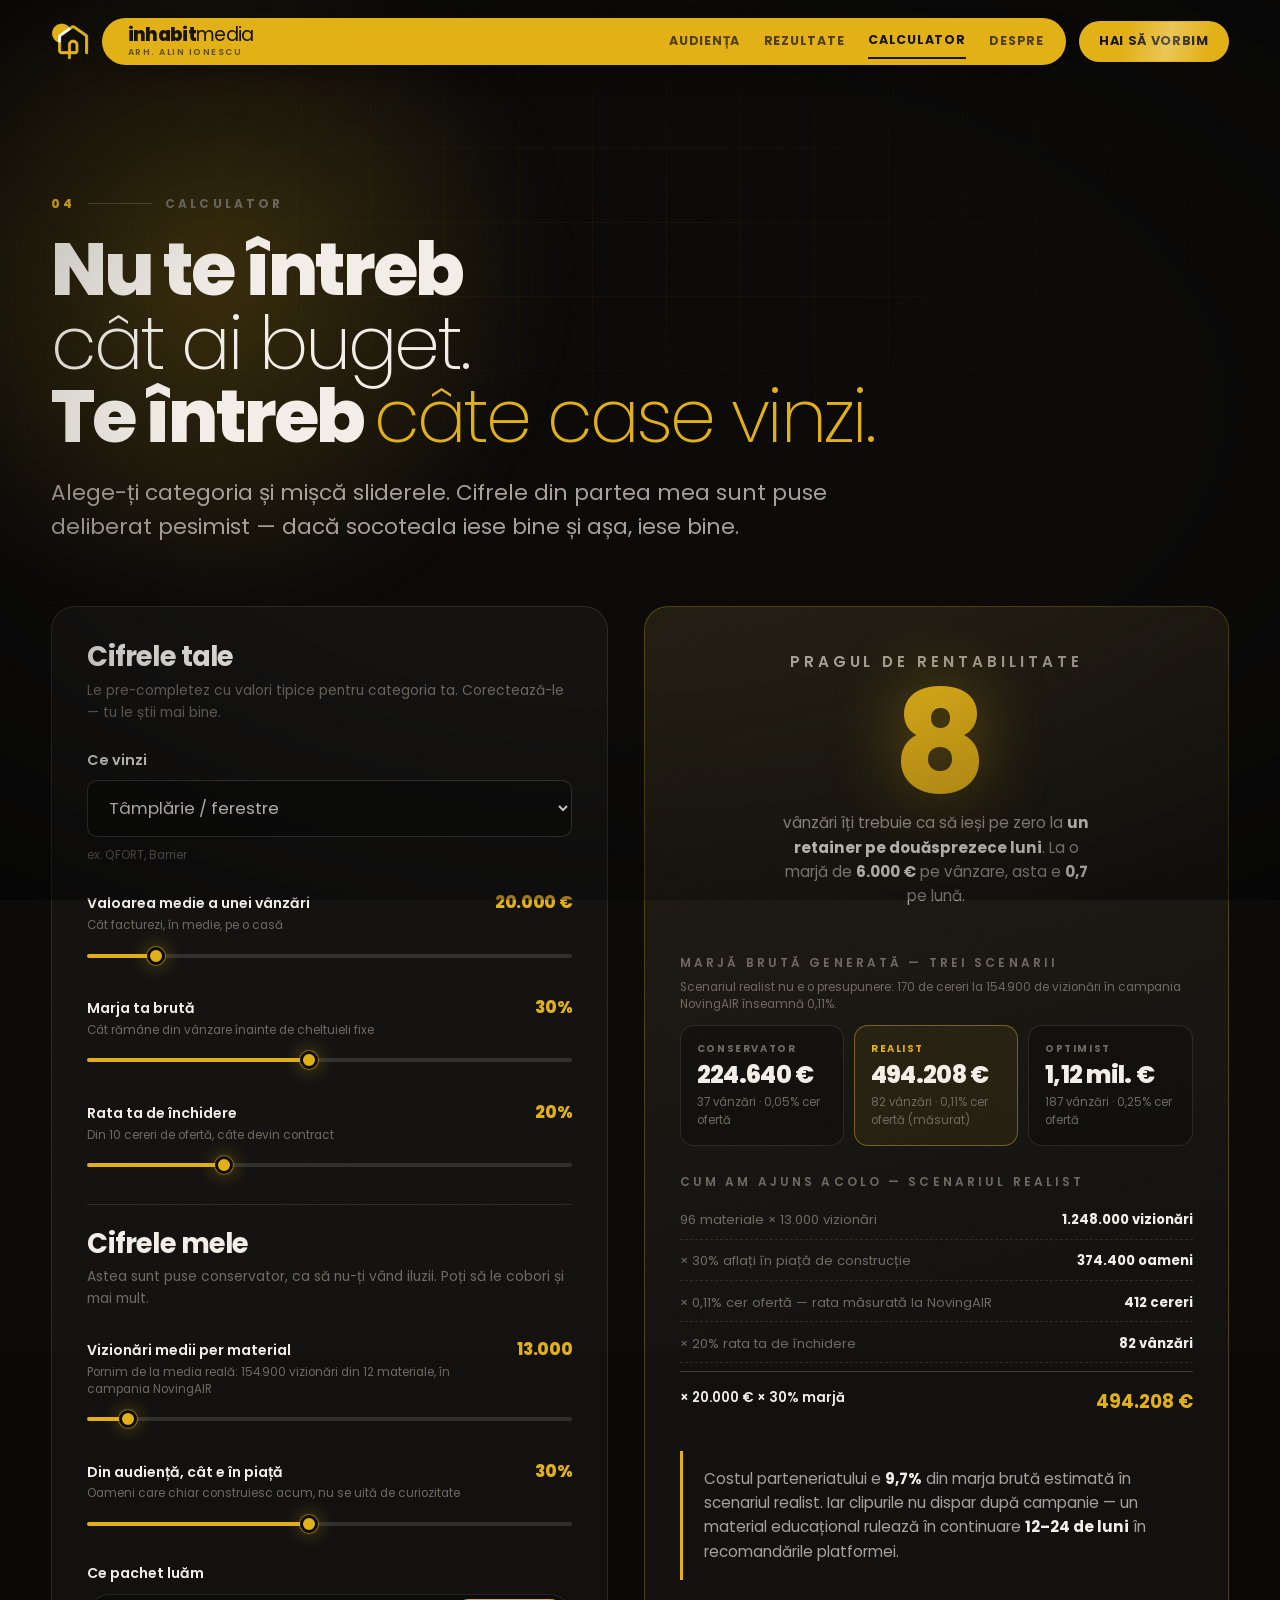
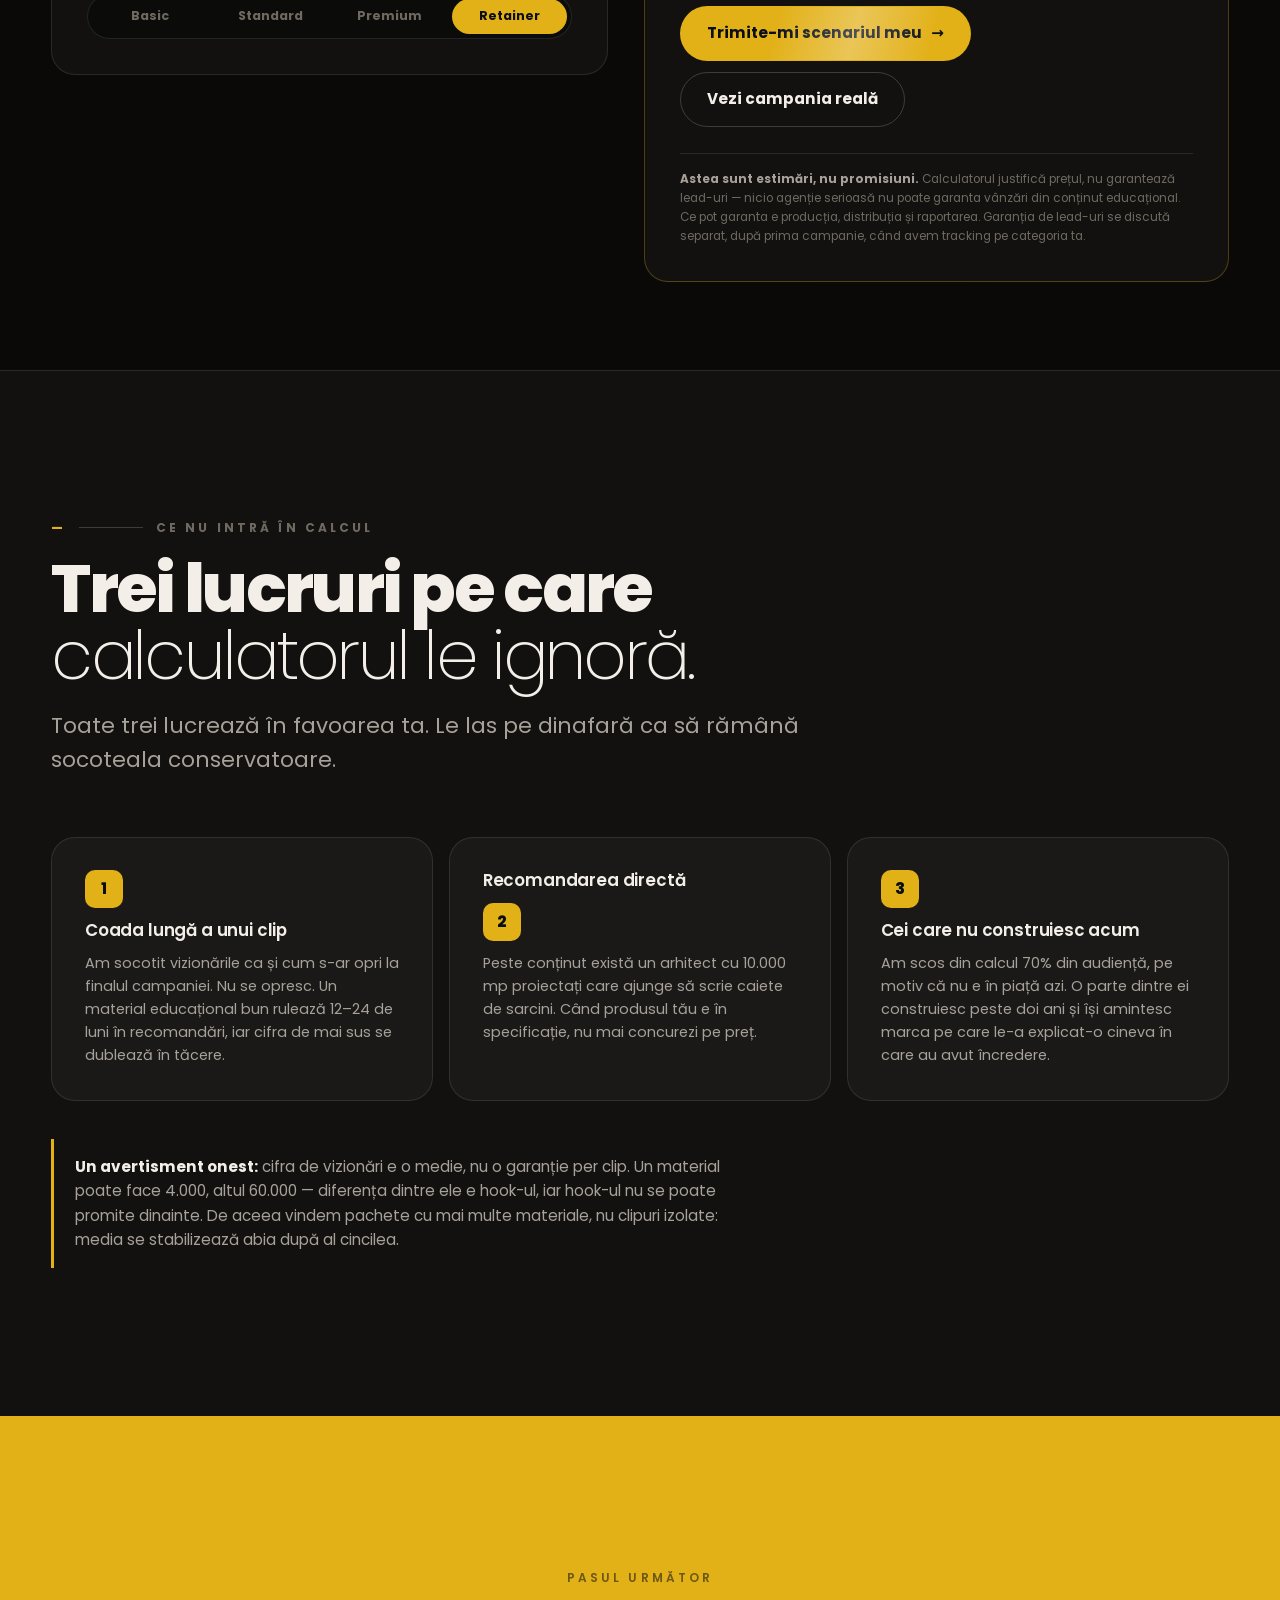
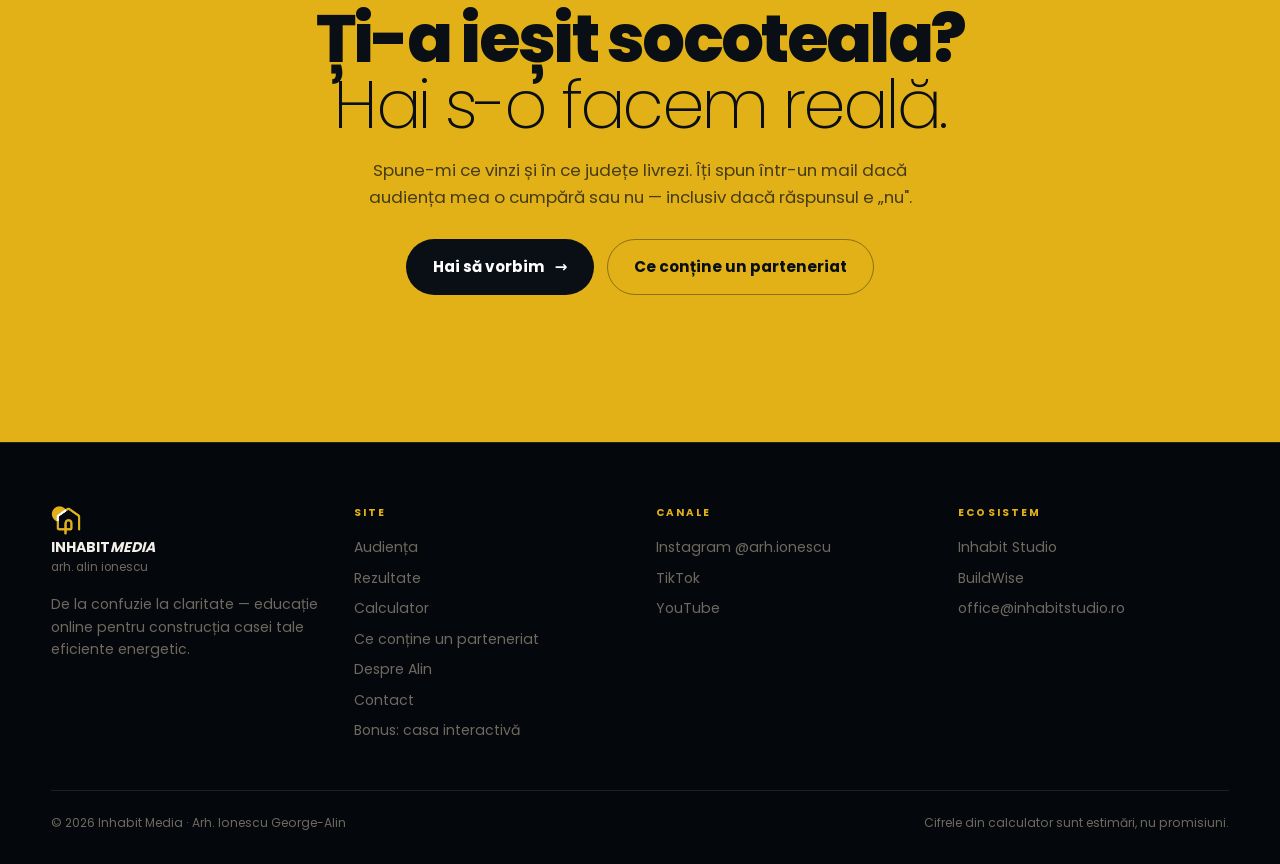
==== commit 588553bc: "Viteză și SEO: fonturi locale, imagini WebP, canonical, OG, sitemap - Poppins găzduit local (6 greut" ====
--- a/calculator.html
+++ b/calculator.html
@@ -4,13 +4,21 @@
 <meta charset="utf-8">
 <meta name="viewport" content="width=device-width, initial-scale=1">
 <title>Cât îți aduce un parteneriat — Inhabit Media / arh. Alin Ionescu</title>
+<link rel="canonical" href="https://elod3.github.io/casa-care-vinde/calculator.html">
+<meta property="og:title" content="Cât îți aduce un parteneriat — Inhabit Media / arh. Alin Ionescu">
+<meta property="og:description" content="Alege-ți categoria, mișcă trei slidere și vezi de câte vânzări ai nevoie ca să ieși pe zero. Estimare, nu promisiune.">
+<meta property="og:type" content="website">
+<meta property="og:url" content="https://elod3.github.io/casa-care-vinde/calculator.html">
+<meta property="og:locale" content="ro_RO">
+<meta property="og:image" content="https://elod3.github.io/casa-care-vinde/assets/img/og.jpg">
+<meta name="twitter:card" content="summary_large_image">
 <meta name="description" content="Alege-ți categoria, mișcă trei slidere și vezi de câte vânzări ai nevoie ca să ieși pe zero. Estimare, nu promisiune.">
 <meta name="theme-color" content="#0A0908">
 <link rel="icon" href="data:image/svg+xml,%3Csvg xmlns='http://www.w3.org/2000/svg' viewBox='0 0 32 32'%3E%3Crect width='32' height='32' rx='7' fill='%23E2B017'/%3E%3Cpath d='M7 15.5 16 8l9 7.5V25H7z' fill='none' stroke='%230A0F16' stroke-width='2.4' stroke-linejoin='round'/%3E%3C/svg%3E">
-<link rel="preconnect" href="https://fonts.googleapis.com">
-<link rel="preconnect" href="https://fonts.gstatic.com" crossorigin>
-<link href="https://fonts.googleapis.com/css2?family=Poppins:wght@200;300;400;500;600;700;800&display=swap" rel="stylesheet">
-<link rel="stylesheet" href="assets/css/style.css?v=6">
+<link rel="preload" href="assets/fonts/poppins-800-latin.woff2" as="font" type="font/woff2" crossorigin>
+<link rel="preload" href="assets/fonts/poppins-400-latin.woff2" as="font" type="font/woff2" crossorigin>
+<link rel="stylesheet" href="assets/css/fonts.css">
+<link rel="stylesheet" href="assets/css/style.css?v=16">
 <script>document.documentElement.classList.remove('no-js');</script>
 </head>
 <body>
@@ -21,7 +29,7 @@
   <div class="loader__grid" aria-hidden="true"></div>
   <div class="loader__glow" aria-hidden="true"></div>
   <div class="loader__inner">
-    <img class="loader__mark" src="assets/img/inhabit-mark.png" alt="" width="60" height="60">
+    <img class="loader__mark" src="assets/img/inhabit-mark.webp" alt="" width="60" height="60">
     <p class="loader__word">
       <b>inhabit<i>media</i></b>
       <small>arh. alin ionescu</small>
@@ -41,7 +49,7 @@
 <header class="nav nav--solid" id="nav">
   <div class="nav__inner">
     <a class="brand brand--mark" href="index.html" aria-label="Inhabit Media — acasă">
-      <img src="assets/img/inhabit-mark.png" alt="" width="34" height="34">
+      <img src="assets/img/inhabit-mark.webp" alt="" width="34" height="34">
     </a>
 
     <div class="nav__bar">
@@ -244,7 +252,7 @@
       </p>
     </div>
 
-    <div class="cards">
+    <div class="cards rail" data-drift="1">
       <article class="card" data-reveal>
         <span class="card__n">1</span>
         <h4>Coada lungă a unui clip</h4>
@@ -307,7 +315,7 @@
     <div class="footer__top">
       <div>
         <a class="brand" href="index.html">
-          <img src="assets/img/inhabit-mark.png" alt="" width="30">
+          <img src="assets/img/inhabit-mark.webp" alt="" width="30">
           <span><b>INHABIT<i>MEDIA</i></b><small style="display:block">arh. alin ionescu</small></span>
         </a>
         <p style="margin-top:1rem;max-width:30ch">
@@ -352,7 +360,7 @@
 </footer>
 
 <script src="assets/js/loader.js?v=2" defer></script>
-<script src="assets/js/main.js?v=6" defer></script>
+<script src="assets/js/main.js?v=10" defer></script>
 <script src="assets/js/calculator.js?v=1" defer></script>
 </body>
 </html>
--- a/assets/css/fonts.css
+++ b/assets/css/fonts.css
@@ -0,0 +1,13 @@
+/* Poppins, găzduit local (fără cerere spre Google Fonts la încărcare) */
+@font-face{font-family:'Poppins';font-style:normal;font-weight:200;font-display:swap;src:url(../fonts/poppins-200-latin-ext.woff2) format('woff2');unicode-range:U+0100-02BA, U+02BD-02C5, U+02C7-02CC, U+02CE-02D7, U+02DD-02FF, U+0304, U+0308, U+0329, U+1D00-1DBF, U+1E00-1E9F, U+1EF2-1EFF, U+2020, U+20A0-20AB, U+20AD-20C0, U+2113, U+2C60-2C7F, U+A720-A7FF}
+@font-face{font-family:'Poppins';font-style:normal;font-weight:200;font-display:swap;src:url(../fonts/poppins-200-latin.woff2) format('woff2');unicode-range:U+0000-00FF, U+0131, U+0152-0153, U+02BB-02BC, U+02C6, U+02DA, U+02DC, U+0304, U+0308, U+0329, U+2000-206F, U+20AC, U+2122, U+2191, U+2193, U+2212, U+2215, U+FEFF, U+FFFD}
+@font-face{font-family:'Poppins';font-style:normal;font-weight:400;font-display:swap;src:url(../fonts/poppins-400-latin-ext.woff2) format('woff2');unicode-range:U+0100-02BA, U+02BD-02C5, U+02C7-02CC, U+02CE-02D7, U+02DD-02FF, U+0304, U+0308, U+0329, U+1D00-1DBF, U+1E00-1E9F, U+1EF2-1EFF, U+2020, U+20A0-20AB, U+20AD-20C0, U+2113, U+2C60-2C7F, U+A720-A7FF}
+@font-face{font-family:'Poppins';font-style:normal;font-weight:400;font-display:swap;src:url(../fonts/poppins-400-latin.woff2) format('woff2');unicode-range:U+0000-00FF, U+0131, U+0152-0153, U+02BB-02BC, U+02C6, U+02DA, U+02DC, U+0304, U+0308, U+0329, U+2000-206F, U+20AC, U+2122, U+2191, U+2193, U+2212, U+2215, U+FEFF, U+FFFD}
+@font-face{font-family:'Poppins';font-style:normal;font-weight:500;font-display:swap;src:url(../fonts/poppins-500-latin-ext.woff2) format('woff2');unicode-range:U+0100-02BA, U+02BD-02C5, U+02C7-02CC, U+02CE-02D7, U+02DD-02FF, U+0304, U+0308, U+0329, U+1D00-1DBF, U+1E00-1E9F, U+1EF2-1EFF, U+2020, U+20A0-20AB, U+20AD-20C0, U+2113, U+2C60-2C7F, U+A720-A7FF}
+@font-face{font-family:'Poppins';font-style:normal;font-weight:500;font-display:swap;src:url(../fonts/poppins-500-latin.woff2) format('woff2');unicode-range:U+0000-00FF, U+0131, U+0152-0153, U+02BB-02BC, U+02C6, U+02DA, U+02DC, U+0304, U+0308, U+0329, U+2000-206F, U+20AC, U+2122, U+2191, U+2193, U+2212, U+2215, U+FEFF, U+FFFD}
+@font-face{font-family:'Poppins';font-style:normal;font-weight:600;font-display:swap;src:url(../fonts/poppins-600-latin-ext.woff2) format('woff2');unicode-range:U+0100-02BA, U+02BD-02C5, U+02C7-02CC, U+02CE-02D7, U+02DD-02FF, U+0304, U+0308, U+0329, U+1D00-1DBF, U+1E00-1E9F, U+1EF2-1EFF, U+2020, U+20A0-20AB, U+20AD-20C0, U+2113, U+2C60-2C7F, U+A720-A7FF}
+@font-face{font-family:'Poppins';font-style:normal;font-weight:600;font-display:swap;src:url(../fonts/poppins-600-latin.woff2) format('woff2');unicode-range:U+0000-00FF, U+0131, U+0152-0153, U+02BB-02BC, U+02C6, U+02DA, U+02DC, U+0304, U+0308, U+0329, U+2000-206F, U+20AC, U+2122, U+2191, U+2193, U+2212, U+2215, U+FEFF, U+FFFD}
+@font-face{font-family:'Poppins';font-style:normal;font-weight:700;font-display:swap;src:url(../fonts/poppins-700-latin-ext.woff2) format('woff2');unicode-range:U+0100-02BA, U+02BD-02C5, U+02C7-02CC, U+02CE-02D7, U+02DD-02FF, U+0304, U+0308, U+0329, U+1D00-1DBF, U+1E00-1E9F, U+1EF2-1EFF, U+2020, U+20A0-20AB, U+20AD-20C0, U+2113, U+2C60-2C7F, U+A720-A7FF}
+@font-face{font-family:'Poppins';font-style:normal;font-weight:700;font-display:swap;src:url(../fonts/poppins-700-latin.woff2) format('woff2');unicode-range:U+0000-00FF, U+0131, U+0152-0153, U+02BB-02BC, U+02C6, U+02DA, U+02DC, U+0304, U+0308, U+0329, U+2000-206F, U+20AC, U+2122, U+2191, U+2193, U+2212, U+2215, U+FEFF, U+FFFD}
+@font-face{font-family:'Poppins';font-style:normal;font-weight:800;font-display:swap;src:url(../fonts/poppins-800-latin-ext.woff2) format('woff2');unicode-range:U+0100-02BA, U+02BD-02C5, U+02C7-02CC, U+02CE-02D7, U+02DD-02FF, U+0304, U+0308, U+0329, U+1D00-1DBF, U+1E00-1E9F, U+1EF2-1EFF, U+2020, U+20A0-20AB, U+20AD-20C0, U+2113, U+2C60-2C7F, U+A720-A7FF}
+@font-face{font-family:'Poppins';font-style:normal;font-weight:800;font-display:swap;src:url(../fonts/poppins-800-latin.woff2) format('woff2');unicode-range:U+0000-00FF, U+0131, U+0152-0153, U+02BB-02BC, U+02C6, U+02DA, U+02DC, U+0304, U+0308, U+0329, U+2000-206F, U+20AC, U+2122, U+2191, U+2193, U+2212, U+2215, U+FEFF, U+FFFD}
--- a/assets/css/style.css
+++ b/assets/css/style.css
@@ -85,6 +85,8 @@
   /* Plafonat la 5,4rem: peste asta, titlul din hero trece pe 4 rânduri și
      împinge fâșia de cifre sub linia de plutire pe laptopuri de 900 px. */
   --fs-h1:     clamp(2.5rem, 1.3rem + 4.4vw, 5.4rem);
+  /* Sub 460 px minimul de 2,5rem era mai lat decât ecranul: „construiesc casa."
+     ieșea din cadru. Aici scara se rupe și pornește de mai jos. */
   --fs-micro:  clamp(0.66rem, 0.63rem + 0.15vw, 0.76rem);
 
   --gutter:    clamp(1.15rem, 0.5rem + 2.6vw, 3.5rem);
@@ -318,7 +320,7 @@
   pointer-events: none;
   animation: sweep 7s ease-in-out infinite;
 }
-.btn--primary:hover::after { animation-play-state: paused; }
+.btn--primary:hover::after, .btn--primary:active::after { animation-play-state: paused; }
 /* pe secțiunea galbenă butonul e negru, deci luciul se închide la rândul lui */
 .section--lit .btn--primary::after {
   background-image: linear-gradient(105deg, transparent 40%, rgba(226, 176, 23, .22) 50%, transparent 60%);
@@ -473,12 +475,16 @@
 .hero__media picture { position: absolute; inset: -90px 0; display: block; }
 .hero__media img, .hero__media video {
   width: 100%; height: 100%; object-fit: cover; object-position: 50% 32%;
-  filter: contrast(1.1) saturate(.95) brightness(1.14);
+  /* Luminozitatea e coaptă în fișier, nu aplicată aici: un brightness(1.14) la
+     afișare ridică cu 14% și artefactele de compresie, exact în zonele închise
+     unde se văd cel mai urât. */
+  filter: contrast(1.06) saturate(.95);
   transform: scale(1.04);
   animation: slowzoom 30s var(--ease) infinite alternate;
 }
 .hero__media video { position: absolute; inset: 0; }
 @keyframes slowzoom { to { transform: scale(1.12); } }
+@keyframes slowzoomSm { to { transform: scale(1.06); } }
 
 /* Scrim în trei straturi: întunecă sus sub bara galbenă, ține stânga citibilă
    pentru titlu și topește marginea de jos în secțiunea următoare. */
@@ -493,6 +499,9 @@
   /* Pe telefon intră decupajul portret. Capul lui Alin cade în prima treime a
      ecranului, deci textul pornește de sub el — altfel titlul îi taie fața. */
   .hero__media img { object-position: 50% 22%; }
+  /* Zoom mai scurt pe telefon: sursa are 2648 px înălțime, iar un ecran de
+     3x are nevoie de ~2530. La 1,12 am fi mărit poza; la 1,06 nu. */
+  .hero__media img { animation-name: slowzoomSm; }
   .hero { padding-top: calc(var(--nav-h) + 19svh); }
   .hero__scrim {
     background:
@@ -505,6 +514,13 @@
 .hero__grid { display: grid; gap: clamp(2rem, 1rem + 3vw, 3.5rem); align-items: end; }
 .hero__grid > * { max-width: min(700px, 62%); }
 @media (max-width: 980px) { .hero__grid > * { max-width: none; } }
+
+/* Hero-ul e un grid; fâșia de cifre e o bandă orizontală. Fără min-width:0
+   pe itemele de grid, min-width:auto le umflă la lățimea benzii (min-content),
+   pista iese peste ecran și titlul + textul se taie la overflow:hidden.
+   Cu min-width:0 pista se strânge la lățimea telefonului, iar banda scrollează
+   pe orizontală în interiorul ei. */
+.hero > .wrap, .hero__grid, .hero__grid > * { min-width: 0; }
 
 /* semnătura de lângă butoane, în locul portretului decupat */
 .hero__sign {
@@ -808,6 +824,13 @@
 }
 [data-reveal].is-in { opacity: 1; transform: none; filter: none; }
 
+/* Două variante care se atrag: una vine de sus, cealaltă de jos, și se
+   întâlnesc la mijloc. Pe asta stă secțiunea de formate — ecranul coboară,
+   explicația urcă, iar perechea se închide sub ochii omului. */
+[data-reveal="down"] { transform: translateY(-52px); }
+[data-reveal="up"]   { transform: translateY(52px); }
+[data-reveal="down"].is-in, [data-reveal="up"].is-in { transform: none; }
+
 /* variantă „cortină": textul urcă din spatele unei margini */
 [data-reveal="wipe"] { clip-path: inset(0 0 100% 0); transform: none; filter: none; opacity: 1; transition: clip-path 1.1s var(--ease-out); }
 [data-reveal="wipe"].is-in { clip-path: inset(0 0 -10% 0); }
@@ -1079,7 +1102,7 @@
   animation: sweep 9s ease-in-out infinite;
   animation-delay: calc(var(--i, 0) * 620ms);
 }
-.slot:hover::after { animation-play-state: paused; }
+.slot:hover::after, .slot:active::after { animation-play-state: paused; }
 @keyframes sweep {
   0%, 62%, 100% { background-position: 180% 0; }
   84%           { background-position: -80% 0; }
@@ -1088,7 +1111,10 @@
 /* banda care se derulează — categoriile, ca un generic de film */
 .marquee { overflow: hidden; position: relative; padding-block: 1.1rem; border-block: 1px solid var(--line); }
 .marquee__track { display: flex; gap: 3rem; width: max-content; animation: slide 42s linear infinite; }
-.marquee:hover .marquee__track { animation-play-state: paused; }
+/* Se oprește și la deget, nu doar la cursor: pe telefon nu există hover, iar o
+   bandă care nu se oprește e o bandă din care nu poți citi. */
+.marquee:hover .marquee__track,
+.marquee.is-held .marquee__track { animation-play-state: paused; }
 .marquee span {
   font-size: clamp(1rem, .8rem + 1vw, 1.6rem); font-weight: 200; letter-spacing: -.03em;
   color: var(--ink-3); white-space: nowrap; display: flex; align-items: center; gap: 3rem;
@@ -1115,22 +1141,46 @@
 /* ---------- Secțiunea cu casa în fundal ----------
    Desenul e alb pe fond deschis, deci peste noapte intră la opacitate mică și
    cu un scrim peste el: rămâne citibil ca imagine, dar nu fură din sloturi. */
-.section--casa { position: relative; isolation: isolate; overflow: hidden; }
+/* De când lista celor douăsprezece a plecat în casa.html, secțiunea are doar
+   titlu și un buton — și s-a strâns atât de mult încât desenul din spate abia
+   se mai vedea. Acum casa e subiectul, nu fundalul: îi dăm înălțime cât să
+   încapă întreagă și o lăsăm mai în față. */
+.section--casa {
+  position: relative; isolation: isolate; overflow: hidden;
+  min-height: min(72svh, 620px);
+  display: grid; align-content: center;
+}
 /* Desenul nu e decupat cu `cover` — la înălțimea secțiunii asta i-ar tăia
    ambele capete ale casei. Intră ca bandă pe toată lățimea, la proporția lui,
    centrat vertical: se citește ca banner, nu ca textură. */
+/* Pe ecran lat desenul intră întreg, scalat după înălțimea secțiunii: e o
+   secțiune printr-o casă, iar o secțiune tăiată de rama ecranului nu mai spune
+   nimic. `height` peste 100% lasă rezerva din care trage parallaxul. */
 .casa-bg { position: absolute; inset: 0; z-index: -2; display: grid; place-items: center; }
-.casa-bg picture { display: block; width: 108%; }
+.casa-bg picture { display: block; width: 100%; height: 116%; }
 .casa-bg img {
-  width: 100%; height: auto; max-width: none;
-  opacity: .5; filter: grayscale(.2) contrast(1.06);
+  width: 100%; height: 100%; max-width: none; object-fit: contain;
+  opacity: .62; filter: grayscale(.15) contrast(1.06);
   mask-image: linear-gradient(90deg, transparent 0%, #000 14%, #000 86%, transparent 100%);
   -webkit-mask-image: linear-gradient(90deg, transparent 0%, #000 14%, #000 86%, transparent 100%);
 }
 .casa-bg__scrim {
   position: absolute; inset: 0; z-index: -1;
+  /* Două straturi. Primul topește desenul în secțiunile vecine, sus și jos.
+     Al doilea e o pată închisă fix sub blocul de text: casa are voie să se
+     vadă, dar nu peste cuvinte — desenul e linie subțire albă și taie exact
+     prin literele albe dacă îl lași liber. */
   background:
-    linear-gradient(180deg, var(--bg) 0%, rgba(10, 9, 8, .55) 30%, rgba(10, 9, 8, .55) 70%, var(--bg) 100%);
+    linear-gradient(180deg, var(--bg) 0%, rgba(10, 9, 8, .34) 24%, rgba(10, 9, 8, .34) 76%, var(--bg) 100%),
+    radial-gradient(ellipse 52% 66% at 24% 52%, rgba(10, 9, 8, .82) 0%, rgba(10, 9, 8, .34) 62%, transparent 86%);
+}
+@media (max-width: 720px) {
+  /* pe telefon textul ocupă toată lățimea, deci pata se mută pe centru */
+  .casa-bg__scrim {
+    background:
+      linear-gradient(180deg, var(--bg) 0%, rgba(10, 9, 8, .3) 18%, rgba(10, 9, 8, .3) 82%, var(--bg) 100%),
+      radial-gradient(ellipse 96% 58% at 50% 54%, rgba(10, 9, 8, .9) 0%, rgba(10, 9, 8, .58) 60%, transparent 88%);
+  }
 }
 /* peste desen cardurile trebuie să fie opace, altfel liniile trec prin ele */
 .section--casa .slot { background: rgba(16, 14, 12, .88); backdrop-filter: blur(3px); }
@@ -1276,3 +1326,223 @@
   /* nimeni nu așteaptă degeaba dacă a cerut mai puțină mișcare */
   .loader { display: none; }
 }
+
+/* ==========================================================================
+   29. TELEFON — a doua axă
+
+   Pe ecran lat, secțiunile alternează lățimi, coloane și culori, deci ochiul
+   are de ce să se agațe. Turnate pe o singură coloană de telefon, toate ajung
+   blocuri de aceeași lățime, cu același ritm — o cascadă din care nu se mai
+   vede unde ești.
+
+   Leacul nu e să tăiem conținut, ci să schimbăm axa: ce se repetă (mockupuri,
+   capturi, cifre) trece pe orizontală, cu snap. Următorul element se vede pe
+   jumătate la marginea ecranului — ăsta e tot indiciul de care are nevoie
+   degetul ca să știe că poate trage.
+   ========================================================================== */
+@media (max-width: 720px) {
+  .rail {
+    display: flex !important;
+    gap: .8rem;
+    /* iese în gutter: banda atinge marginea ecranului, deci se citește ca
+       „mai e ceva dincolo", nu ca un card centrat */
+    margin-inline: calc(var(--gutter) * -1);
+    padding-inline: var(--gutter);
+    overflow-x: auto;
+    scroll-snap-type: x mandatory;
+    overscroll-behavior-x: contain;
+    -webkit-overflow-scrolling: touch;
+    scrollbar-width: none;
+  }
+  .rail::-webkit-scrollbar { display: none; }
+  .rail > * {
+    flex: 0 0 min(76%, 300px);
+    scroll-snap-align: start;
+  }
+  /* Benzile care se mișcă singure n-au voie să aibă snap: snapul trage
+     înapoi la fiecare pixel împins de derivă și banda tremură pe loc. */
+  .rail[data-drift] { scroll-snap-type: none; }
+
+  /* Pe telefon nu are rost întreg: la lățimea asta ar fi o dungă de 4 cm.
+     Îl lăsăm să iasă mult peste margini și să se vadă mijlocul casei, mare. */
+  .casa-bg picture { width: 250%; height: auto; }
+  .casa-bg img { height: auto; object-fit: fill; }
+  .section--casa { min-height: min(66svh, 560px); }
+
+  /* fâșia de cifre din hero intră și ea în bandă */
+  .figures.rail {
+    border-top: 1px solid var(--line-2);
+    padding-top: 1rem;
+  }
+  .figures.rail > * { flex: 0 0 min(58%, 210px); }
+  /* Distanțierul de la capăt e doar pentru benzile care NU derivă. Pe cele care
+     se mișcă singure ar strica bucla: punctul de reluare se calculează din
+     lățimea unui set întreg, iar un capăt în plus îl mută. */
+  .rail:not([data-drift])::after { content: ""; flex: 0 0 calc(var(--gutter) - .8rem); }
+
+  /* Gestul vertical nu are ce căuta aici: fără asta, un scroll în jos peste
+     bandă o clatină lateral câțiva pixeli. */
+  .rail { touch-action: pan-x; }
+
+  /* mockupurile sunt mai înguste: patru ecrane de telefon unul sub altul
+     mâncau două ecrane și jumătate de derulat, degeaba */
+  .phones.rail > * { flex: 0 0 min(52%, 200px); }
+  .phones.rail { align-items: center; }
+
+  /* cifrele mari au nevoie de ceva mai multă lățime decât restul, altfel
+     eticheta de sub ele se rupe în coloane de două cuvinte */
+  .stat-grid.rail > * { flex: 0 0 min(82%, 330px); }
+
+  /* Capturile din Insights: telefonul deasupra, explicația dedesubt, ambele
+     pe mijlocul cardului. Lipit de marginea din stânga, telefonul arăta a
+     listă tăiată; centrat arată a obiect așezat. */
+  .proof.rail > * {
+    flex: 0 0 min(82%, 330px);
+    grid-template-columns: 1fr;
+    justify-items: center; text-align: center;
+  }
+  .proof.rail .proof__shot { max-width: 172px; width: 100%; margin-inline: auto; }
+  .proof.rail figcaption { justify-items: center; }
+
+  /* Cardurile cu text intră și ele în bandă — erau exact blocurile suprapuse
+     din care pagina ieșea cascadă. Sunt mai late decât cifrele: sub 82% textul
+     s-ar rupe în coloane de câte două cuvinte. */
+  .cards.rail > *, .plans.rail > *, .topics.rail > * { flex: 0 0 min(82%, 330px); }
+  .cards.rail > *, .plans.rail > * { height: auto; }
+
+  /* Sloturile rămân verticale, dar pe două coloane: douăsprezece carduri într-o
+     singură coloană sunt o listă, pe două sunt un tablou — și exact asta
+     spune secțiunea, că e un tablou cu locuri libere. */
+  .slots { grid-template-columns: 1fr 1fr; gap: .55rem; }
+  .slot { padding: .85rem .9rem; border-radius: 13px; }
+  .slot h4 { font-size: .88rem; line-height: 1.25; }
+  .slot p { font-size: .7rem; }
+  .slot__k { font-size: .55rem; letter-spacing: .13em; }
+
+  /* Secțiunile respirau ca pe desktop, adică prea mult pentru un ecran de
+     telefon: aerul dintre ele se aduna în minute de derulat. */
+  :root { --section-y: clamp(3.2rem, 2rem + 5vw, 5rem); }
+  .cards { gap: .7rem; }
+  .card { padding: 1.15rem 1.2rem; }
+  .card p { font-size: .86rem; }
+}
+
+/* sub 380 px sloturile pe două coloane devin prea strâmte */
+@media (max-width: 379px) {
+  .slots { grid-template-columns: 1fr; }
+}
+
+/* titlul de hero, pe telefoanele înguste */
+@media (max-width: 460px) {
+  :root { --fs-h1: clamp(1.85rem, 0.5rem + 6.6vw, 2.9rem); }
+  .hero h1 { max-width: none; }
+  .display, .hero h1 { overflow-wrap: break-word; }
+}
+
+/* ==========================================================================
+   30. TEANCUL DE CĂRȚI
+
+   Cifrele campaniei NovingAIR nu mai stau una lângă alta, ci una peste alta.
+   La fiecare patru secunde, cea din față pleacă în spate. Ocupă locul uneia
+   singure și obligă ochiul să aștepte următoarea — o cifră pe care ai
+   așteptat-o cântărește mai mult decât una pe care ai citit-o din fugă.
+
+   Fără JS teancul nu se învârte, deci n-are voie să ascundă nimic: `.deck`
+   pornește ca listă normală și abia `is-ready` (pus de JS) îl strânge.
+   ========================================================================== */
+.deck { display: grid; gap: 1rem; }
+.deck__dots { display: none; }
+
+.deck.is-ready {
+  position: relative;
+  display: block;
+  min-height: var(--deck-h, 190px);
+  padding-bottom: 2.2rem;
+}
+.deck.is-ready .deck__card {
+  position: absolute; inset: 0 0 auto 0;
+  transform-origin: 50% 100%;
+  transition: transform .75s var(--ease-out), opacity .55s ease, filter .55s ease;
+  will-change: transform, opacity;
+}
+
+/* Cartea din față e dreaptă și clară; cele din spate coboară, se micșorează
+   și se sting. Peste trei nu se mai vede nimic, deci nici nu le desenăm. */
+.deck.is-ready .deck__card[data-pos="0"] { transform: translateY(0) scale(1);        opacity: 1;   filter: none; z-index: 3; }
+.deck.is-ready .deck__card[data-pos="1"] { transform: translateY(14px) scale(.94);   opacity: .55; filter: blur(1px); z-index: 2; }
+.deck.is-ready .deck__card[data-pos="2"] { transform: translateY(26px) scale(.88);   opacity: .28; filter: blur(2px); z-index: 1; }
+.deck.is-ready .deck__card[data-pos="3"] { transform: translateY(34px) scale(.84);   opacity: 0;   z-index: 0; }
+/* cea care tocmai a plecat: iese în sus, nu se stinge pe loc */
+.deck.is-ready .deck__card[data-pos="out"] { transform: translateY(-28px) scale(1.04); opacity: 0; z-index: 4; }
+
+.deck__card {
+  background: var(--panel); border: 1px solid var(--line);
+  border-radius: var(--r-lg); padding: clamp(1.3rem, 1rem + 1.4vw, 2rem);
+  display: flex; align-items: baseline; gap: 1rem;
+}
+.deck__card b {
+  font-size: clamp(1.9rem, 1.4rem + 1.6vw, 2.7rem); font-weight: 800;
+  letter-spacing: -.045em; line-height: 1; font-variant-numeric: tabular-nums;
+  color: var(--yellow); flex: 0 0 auto;
+}
+.deck__card span { font-size: .86rem; color: var(--ink-3); line-height: 1.4; }
+.section--lit .deck__card { background: rgba(23, 20, 10, .07); border-color: var(--line-lit); }
+.section--lit .deck__card b { color: var(--on-lit); }
+.section--lit .deck__card span { color: var(--on-lit-2); }
+
+/* punctele de dedesubt — și indicator, și buton */
+.deck.is-ready .deck__dots {
+  display: flex; gap: .45rem; position: absolute; left: 0; bottom: 0; z-index: 5;
+}
+.deck__dots button {
+  width: 22px; height: 3px; border-radius: 100px; padding: 0;
+  background: var(--line-2); transition: background-color .35s, width .35s var(--ease);
+}
+.deck__dots button[aria-current="true"] { background: var(--yellow); width: 34px; }
+.section--lit .deck__dots button { background: rgba(23, 20, 10, .25); }
+.section--lit .deck__dots button[aria-current="true"] { background: var(--on-lit); }
+
+@media (prefers-reduced-motion: reduce) {
+  /* fără mișcare, teancul se desface la loc în listă */
+  .deck.is-ready { display: grid; min-height: 0; padding-bottom: 0; }
+  .deck.is-ready .deck__card { position: static; transform: none; opacity: 1; filter: none; }
+  .deck.is-ready .deck__dots { display: none; }
+}
+
+/* ==========================================================================
+   31. FORMATE — perechi care se închid la scroll
+
+   Erau două liste separate: patru mockupuri sus, patru descrieri jos, iar
+   cititorul trebuia să le potrivească din ochi. Acum fiecare format e o
+   pereche, iar mișcarea o spune: ecranul coboară, textul urcă, se întâlnesc.
+   ========================================================================== */
+.formats { display: grid; gap: clamp(2.2rem, 1.2rem + 3vw, 4rem); }
+.format {
+  display: grid; align-items: center;
+  gap: clamp(1.2rem, .6rem + 2.4vw, 2.6rem);
+  grid-template-columns: minmax(0, 150px) minmax(0, 1fr);
+}
+/* la două formate din patru, ecranul trece în dreapta: altfel patru rânduri
+   identice devin ele însele o listă */
+@media (min-width: 721px) {
+  .format { grid-template-columns: minmax(0, 210px) minmax(0, 1fr); }
+  .format--flip { grid-template-columns: minmax(0, 1fr) minmax(0, 210px); }
+  .format--flip .phone { order: 2; }
+  .format--flip .format__body { text-align: right; justify-items: end; }
+}
+.format .phone { width: 100%; }
+.format__body { display: grid; gap: .55rem; justify-items: start; }
+.format__n {
+  font-size: .62rem; font-weight: 700; letter-spacing: .2em;
+  color: var(--yellow); font-variant-numeric: tabular-nums;
+}
+.format__body h4 { font-size: clamp(1.05rem, .95rem + .5vw, 1.4rem); }
+.format__body p { font-size: .9rem; color: var(--ink-3); max-width: 46ch; }
+
+@media (max-width: 720px) {
+  /* Ecran mai mic pe telefon: patru mockupuri la lățime întreagă ar readuce
+     exact cascada din care tocmai am ieșit. */
+  .format { grid-template-columns: minmax(0, 118px) minmax(0, 1fr); gap: 1.1rem; }
+  .formats { gap: 1.8rem; }
+  .format__body p { font-size: .84rem; }
+}
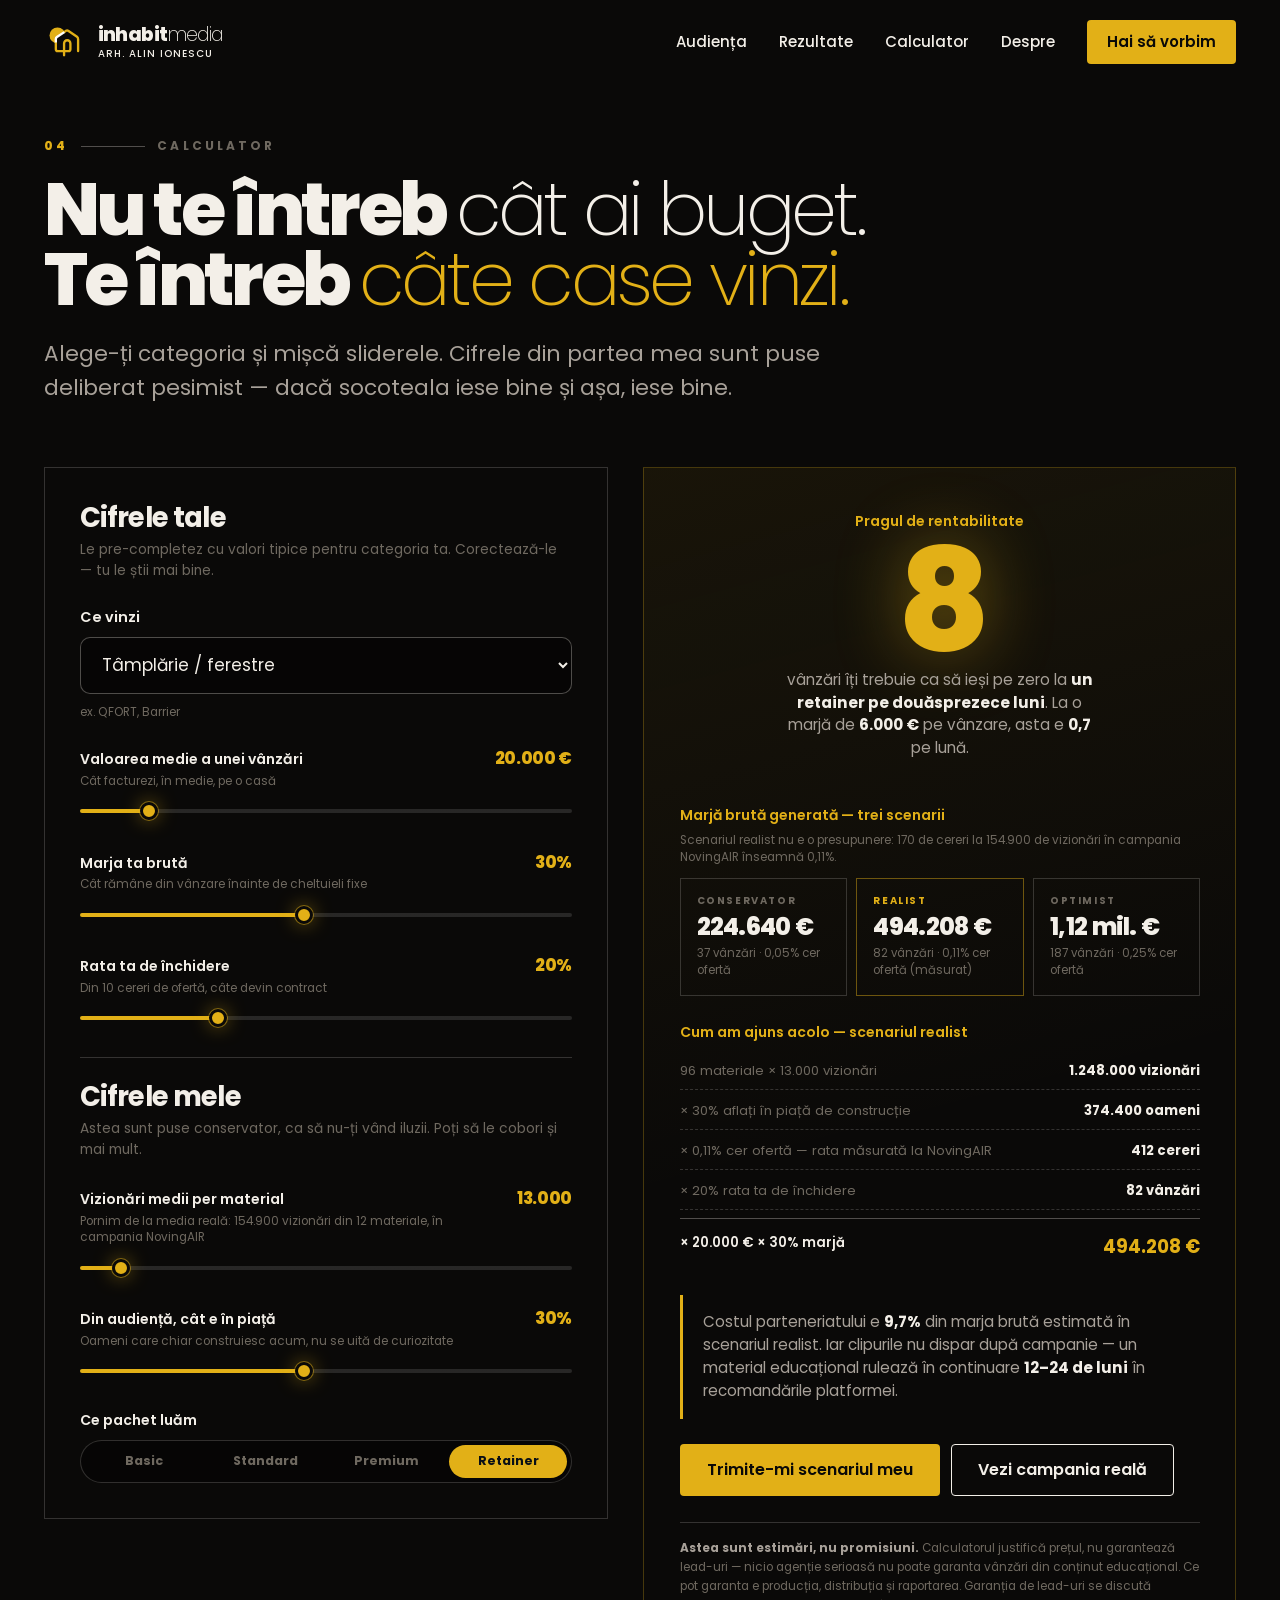
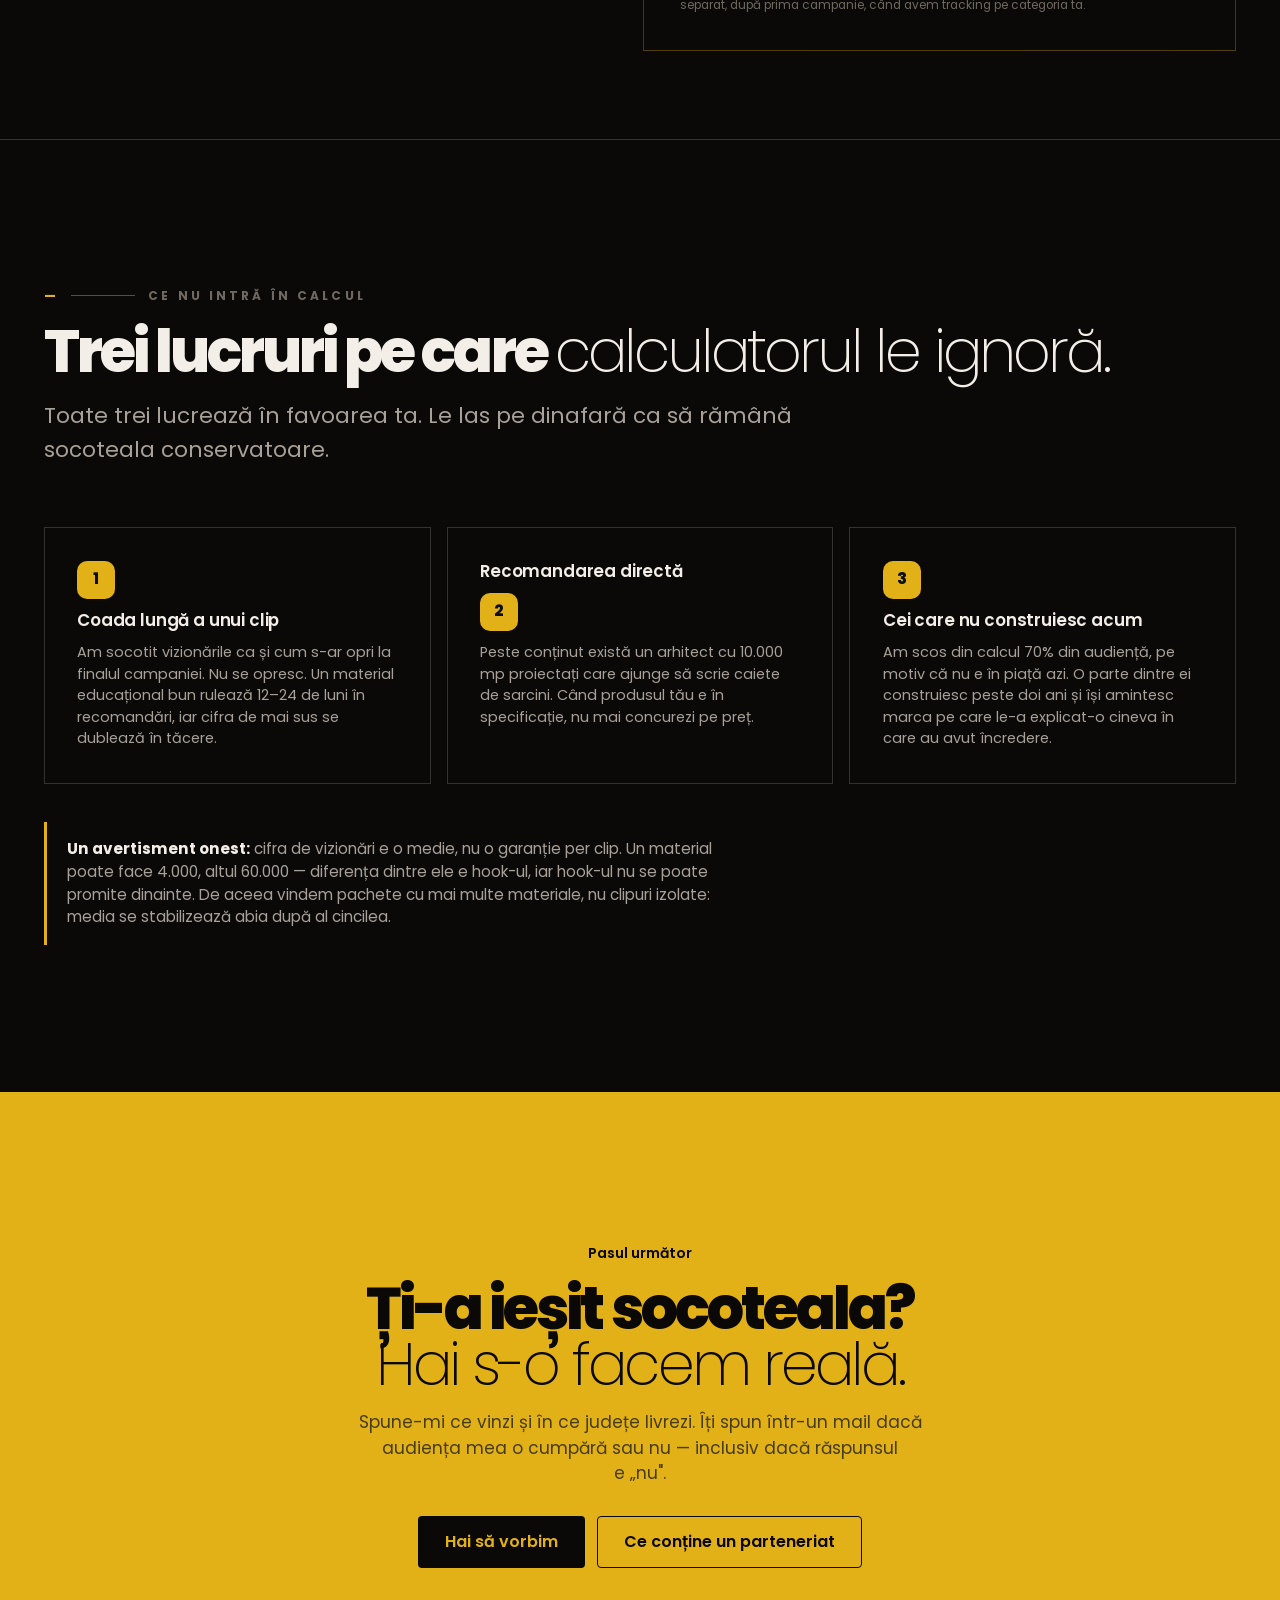
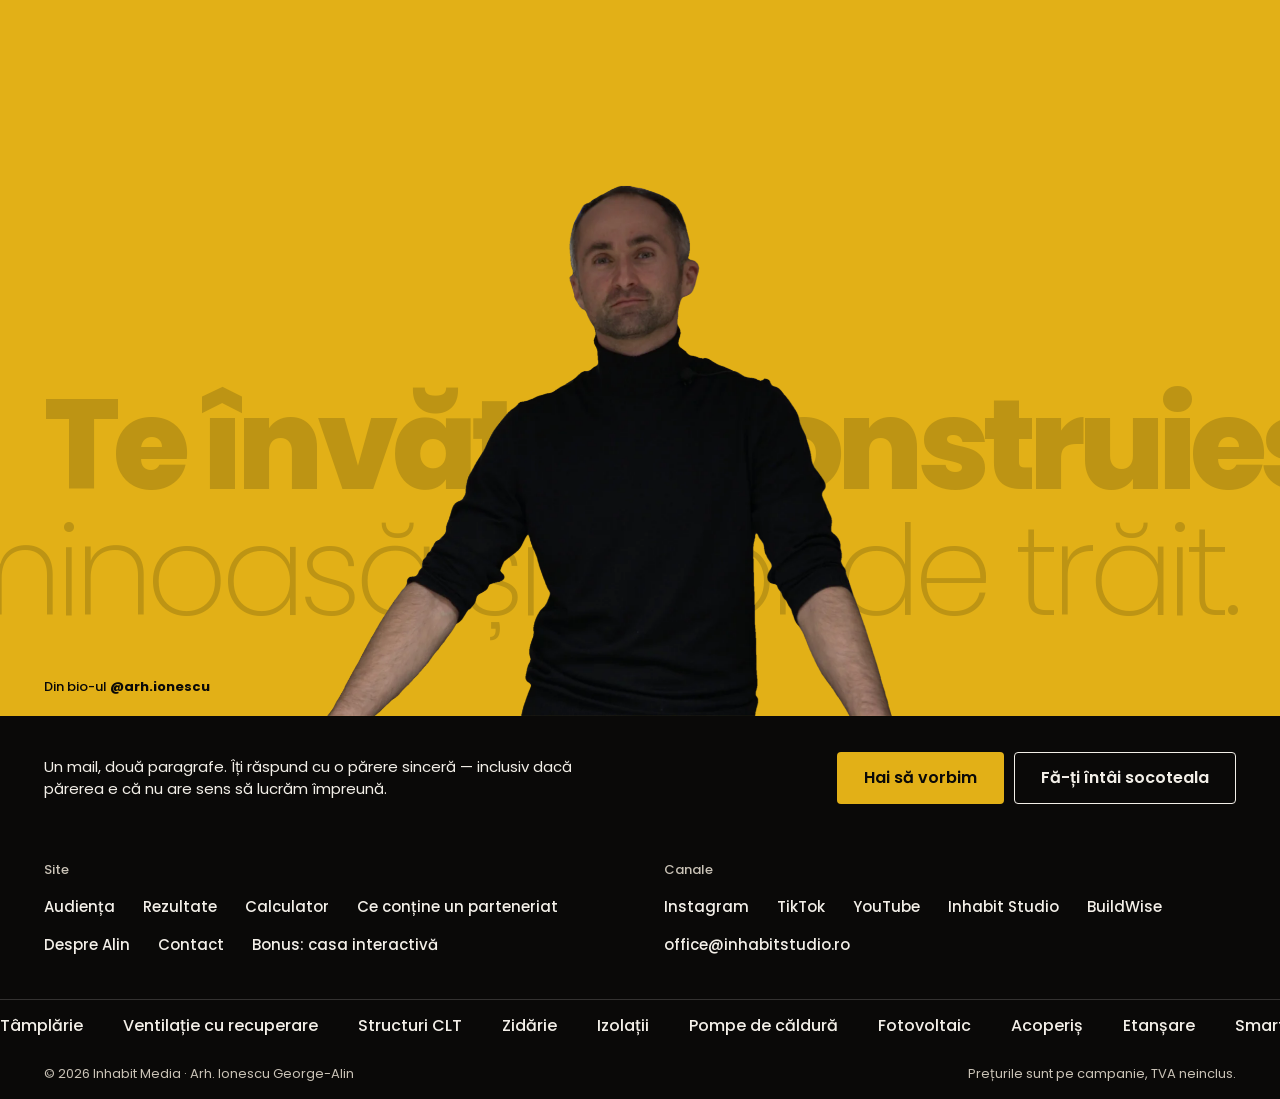
==== commit e21299be: "Varianta cinematică pe tot site-ul: vorbele lui Alin, final aerisit, pagini interioare pe același în" ====
--- a/calculator.html
+++ b/calculator.html
@@ -18,58 +18,33 @@
 <link rel="preload" href="assets/fonts/poppins-800-latin.woff2" as="font" type="font/woff2" crossorigin>
 <link rel="preload" href="assets/fonts/poppins-400-latin.woff2" as="font" type="font/woff2" crossorigin>
 <link rel="stylesheet" href="assets/css/fonts.css">
-<link rel="stylesheet" href="assets/css/style.css?v=16">
+<style>@import url("assets/css/style.css?v=16") layer(old);</style>
+<link rel="stylesheet" href="assets/css/sub.css?v=1">
 <script>document.documentElement.classList.remove('no-js');</script>
 </head>
 <body>
 
-<!-- Ecran de încărcare. Stă peste o pagină care se încarcă normal dedesubt;
-     nu amână nimic. Se arată o singură dată pe sesiune. -->
-<div class="loader" id="loader" role="status" aria-live="polite">
-  <div class="loader__grid" aria-hidden="true"></div>
-  <div class="loader__glow" aria-hidden="true"></div>
-  <div class="loader__inner">
-    <img class="loader__mark" src="assets/img/inhabit-mark.webp" alt="" width="60" height="60">
-    <p class="loader__word">
-      <b>inhabit<i>media</i></b>
-      <small>arh. alin ionescu</small>
-    </p>
-    <div class="loader__bar" aria-hidden="true"><i></i></div>
-    <p class="loader__meta">
-      <span class="loader__step">Se pregătește pagina</span>
-      <b class="loader__pct">0%</b>
-    </p>
-  </div>
-  <span class="loader__skip" aria-hidden="true">Apasă ca să intri</span>
-</div>
-
 <div class="atmos" aria-hidden="true"></div>
 <div class="progress" aria-hidden="true"></div>
 
-<header class="nav nav--solid" id="nav">
-  <div class="nav__inner">
-    <a class="brand brand--mark" href="index.html" aria-label="Inhabit Media — acasă">
-      <img src="assets/img/inhabit-mark.webp" alt="" width="34" height="34">
-    </a>
-
-    <div class="nav__bar">
-      <a class="nav__word" href="index.html">
-        <b>INHABIT<i>MEDIA</i></b><small>arh. alin ionescu</small>
-      </a>
-      <nav class="nav__links" id="navLinks">
-      <a href="index.html#audienta">Audiența</a>
-      <a href="rezultate.html">Rezultate</a>
-      <a href="calculator.html">Calculator</a>
-      <a href="despre.html">Despre</a>
-        <a class="btn btn--dark nav__cta-m" href="contact.html">Hai să vorbim</a>
-      </nav>
-      <button class="nav__toggle" id="navToggle" aria-label="Meniu" aria-expanded="false" aria-controls="navLinks">
-        <span></span><span></span><span></span>
-      </button>
-    </div>
-
-    <a class="btn btn--primary nav__cta" href="contact.html">Hai să vorbim</a>
-  </div>
+<header class="nav" id="nav">
+  <a class="nav__word" href="index.html" aria-label="Inhabit Media, acasă">
+    <svg class="nav__mark" viewBox="0 0 160 160" aria-hidden="true" fill="none" stroke-width="8.5" stroke-linecap="round">
+      <mask id="bwSun"><rect width="160" height="160" fill="#fff"/><path d="M43 65 84 37l40 29v94H43z" fill="#000"/></mask>
+      <circle class="m-y" cx="49" cy="56" r="29" mask="url(#bwSun)" stroke="none"/>
+      <path class="m-s" d="M43 82V106q0 7 7 7H89q7 0 7-7V85a11.5 11.5 0 0 0-23 0v43M74 44l6-5q4-2 8 0l32 22q4 3 4 9v43"/>
+      <path class="m-w" stroke-linecap="butt" d="M74 44 47 62q-4 3-4 8v12"/>
+    </svg>
+    <span class="nav__name"><b>inhabit<i>media</i></b><small>arh. alin ionescu</small></span>
+  </a>
+  <nav class="nav__links" id="navLinks">
+    <a href="index.html#audienta">Audiența</a>
+    <a href="rezultate.html">Rezultate</a>
+    <a href="calculator.html">Calculator</a>
+    <a href="despre.html">Despre</a>
+    <a class="btn btn--yellow" href="contact.html">Hai să vorbim</a>
+  </nav>
+  <button class="nav__toggle" id="navToggle" aria-label="Meniu" aria-expanded="false" aria-controls="navLinks"><span></span><span></span></button>
 </header>
 
 <main>
@@ -310,57 +285,28 @@
 
 </main>
 
-<footer class="footer">
-  <div class="wrap">
-    <div class="footer__top">
-      <div>
-        <a class="brand" href="index.html">
-          <img src="assets/img/inhabit-mark.webp" alt="" width="30">
-          <span><b>INHABIT<i>MEDIA</i></b><small style="display:block">arh. alin ionescu</small></span>
-        </a>
-        <p style="margin-top:1rem;max-width:30ch">
-          De la confuzie la claritate — educație online pentru construcția casei
-          tale eficiente energetic.
-        </p>
-      </div>
-      <div>
-        <h5>Site</h5>
-        <ul>
-          <li><a href="index.html#audienta">Audiența</a></li>
-          <li><a href="rezultate.html">Rezultate</a></li>
-          <li><a href="calculator.html">Calculator</a></li>
-          <li><a href="pachete.html">Ce conține un parteneriat</a></li>
-          <li><a href="despre.html">Despre Alin</a></li>
-          <li><a href="contact.html">Contact</a></li>
-          <li><a href="casa.html">Bonus: casa interactivă</a></li>
-        </ul>
-      </div>
-      <div>
-        <h5>Canale</h5>
-        <ul>
-          <li><a href="https://instagram.com/arh.ionescu" target="_blank" rel="noopener">Instagram @arh.ionescu</a></li>
-          <li><a href="https://tiktok.com/@arh.alin.ionescu" target="_blank" rel="noopener">TikTok</a></li>
-          <li><a href="https://youtube.com/@arh.alinionescu" target="_blank" rel="noopener">YouTube</a></li>
-        </ul>
-      </div>
-      <div>
-        <h5>Ecosistem</h5>
-        <ul>
-          <li><a href="https://inhabitstudio.ro/" target="_blank" rel="noopener">Inhabit Studio</a></li>
-          <li><a href="despre.html#buildwise">BuildWise</a></li>
-          <li><a href="mailto:office@inhabitstudio.ro">office@inhabitstudio.ro</a></li>
-        </ul>
-      </div>
-    </div>
-    <div class="footer__bottom">
-      <span>© <span id="year">2026</span> Inhabit Media · Arh. Ionescu George-Alin</span>
-      <span>Cifrele din calculator sunt estimări, nu promisiuni.</span>
-    </div>
-  </div>
+<footer class="end" id="contact">
+  <div class="end__stage">
+    <p class="end__say"><span>Te învăț să construiești o casă caldă,</span><span>luminoasă și ușor de trăit.</span></p>
+    <div class="end__alin">
+      <img src="assets/img/alin-cut.webp" alt="Arhitectul Alin Ionescu" width="1200" height="1010" loading="lazy">
+    </div>
+    <p class="end__by">Din bio-ul <b>@arh.ionescu</b></p>
+  </div>
+  <div class="end__cta">
+    <p>Un mail, două paragrafe. Îți răspund cu o părere sinceră — inclusiv dacă părerea e că nu are sens să lucrăm împreună.</p>
+    <div class="end__btns"><a class="btn btn--dark" href="contact.html">Hai să vorbim</a><a class="btn btn--lineink" href="calculator.html">Fă-ți întâi socoteala</a></div>
+  </div>
+  <div class="end__nav">
+    <nav class="end__col" aria-label="Site"><p>Site</p><ul><li><a href="index.html#audienta">Audiența</a></li><li><a href="rezultate.html">Rezultate</a></li><li><a href="calculator.html">Calculator</a></li><li><a href="pachete.html">Ce conține un parteneriat</a></li><li><a href="despre.html">Despre Alin</a></li><li><a href="contact.html">Contact</a></li><li><a href="casa.html">Bonus: casa interactivă</a></li></ul></nav>
+    <nav class="end__col" aria-label="Canale"><p>Canale</p><ul><li><a href="https://instagram.com/arh.ionescu" target="_blank" rel="noopener">Instagram</a></li><li><a href="https://tiktok.com/@arh.alin.ionescu" target="_blank" rel="noopener">TikTok</a></li><li><a href="https://youtube.com/@arh.alinionescu" target="_blank" rel="noopener">YouTube</a></li><li><a href="https://inhabitstudio.ro/" target="_blank" rel="noopener">Inhabit Studio</a></li><li><a href="despre.html#buildwise">BuildWise</a></li><li><a href="mailto:office@inhabitstudio.ro">office@inhabitstudio.ro</a></li></ul></nav>
+  </div>
+  <div class="mq mq--night" aria-hidden="true"><div class="mq__t"><span>Tâmplărie</span><span>Ventilație cu recuperare</span><span>Structuri CLT</span><span>Zidărie</span><span>Izolații</span><span>Pompe de căldură</span><span>Fotovoltaic</span><span>Acoperiș</span><span>Etanșare</span><span>Smart home</span><span>Finisaje</span><span>Ferestre</span><span>Tâmplărie</span><span>Ventilație cu recuperare</span><span>Structuri CLT</span><span>Zidărie</span><span>Izolații</span><span>Pompe de căldură</span><span>Fotovoltaic</span><span>Acoperiș</span><span>Etanșare</span><span>Smart home</span><span>Finisaje</span><span>Ferestre</span></div></div>
+  <div class="end__legal"><span>© 2026 Inhabit Media · Arh. Ionescu George-Alin</span><span>Prețurile sunt pe campanie, TVA neinclus.</span></div>
 </footer>
 
-<script src="assets/js/loader.js?v=2" defer></script>
 <script src="assets/js/main.js?v=10" defer></script>
 <script src="assets/js/calculator.js?v=1" defer></script>
+<script src="assets/js/sub.js?v=1" defer></script>
 </body>
 </html>
--- a/assets/css/sub.css
+++ b/assets/css/sub.css
@@ -0,0 +1,154 @@
+/* GENERAT de tools/port.py din cine.css + tools/skin.css. Nu edita aici. */
+:root {
+  --night: #0A0908;
+  --ink: #F3EFE8;
+  --ink-soft: #C9C2B6;
+  --yellow: #E2B017;
+  --line: rgba(243, 239, 232, .18);
+  --gutter: clamp(20px, 3.4vw, 48px);
+  --ease-expo: cubic-bezier(.16, 1, .3, 1);
+  --ease-ui: cubic-bezier(.22, 1, .36, 1);
+  --dur-micro: 150ms;
+  --dur-ui: 300ms;
+}
+* { box-sizing: border-box; }
+html { background: var(--night); -webkit-text-size-adjust: 100%; }
+html.lenis, html.lenis body { height: auto; }
+.lenis.lenis-smooth { scroll-behavior: auto !important; }
+body { margin: 0; background: var(--night); color: var(--ink); font: 400 1.0625rem/1.5 Poppins, sans-serif; overflow-x: clip; }
+a { color: inherit; }
+:focus-visible { outline: 2px solid var(--yellow); outline-offset: 3px; }
+:where(.nav, .nav *:not(svg, svg *)) { all: unset; }
+:where(.nav) :where(a, button) { cursor: pointer; }
+/* butoane */
+.btn {
+  display: inline-flex; align-items: center; justify-content: center; min-height: 52px; padding: 0 26px;
+  border-radius: 4px; font-weight: 600; font-size: 1rem; text-decoration: none; white-space: nowrap;
+  transition: background-color var(--dur-micro), color var(--dur-micro), transform var(--dur-micro);
+}
+.btn:active { transform: scale(.98); }
+.btn--yellow { background: var(--yellow); color: var(--night); }
+.btn--yellow:hover { background: #F0C22C; }
+.btn--line { border: 1.5px solid var(--ink); color: var(--ink); }
+.btn--line:hover { background: var(--ink); color: var(--night); }
+
+/* bara de sus */
+.nav { position: fixed; inset: 0 0 auto; z-index: 20; display: flex; align-items: center; justify-content: space-between; gap: 24px; padding: 20px var(--gutter); }
+.nav__word { display: flex; align-items: center; gap: 10px; text-decoration: none; line-height: 1; transform-origin: 22px 22px; }
+.nav__name { display: flex; flex-direction: column; }
+.nav__name b { font-weight: 800; font-size: 1.1875rem; letter-spacing: -.03em; }
+.nav__name b i { font-style: normal; font-weight: 200; }
+.nav__name small { margin-top: 5px; font-size: .625rem; font-weight: 500; letter-spacing: .1em; text-transform: uppercase; }
+.nav__mark { flex: none; width: 44px; height: 44px; overflow: visible; }
+.m-y { fill: var(--yellow); transition: fill var(--dur-ui); }
+.m-s { stroke: var(--yellow); transition: stroke var(--dur-ui); }
+.m-w { stroke: #fff; }
+:is(.nav-ink, .nav-ink2) .m-y { fill: var(--night); }
+:is(.nav-ink, .nav-ink2) .m-s { stroke: var(--night); }
+.nav__links { display: flex; align-items: center; gap: 32px; }
+.nav__links a:not(.btn) { position: relative; padding-block: 10px; font-size: .9375rem; font-weight: 500; text-decoration: none; }
+.nav .btn { min-height: 44px; padding: 0 20px; font-size: .9375rem; }
+.nav__toggle { display: none; width: 44px; height: 44px; padding: 0; border: 0; background: none; color: inherit; cursor: pointer; }
+.nav__toggle span { display: block; width: 26px; height: 2px; margin: 7px auto; background: currentColor; transition: transform var(--dur-ui) var(--ease-ui); }
+.nav-open .nav__toggle span:first-child { transform: translateY(4.5px) rotate(45deg); }
+.nav-open .nav__toggle span:last-child { transform: translateY(-4.5px) rotate(-45deg); }
+
+/* peste secțiunile deschise, bara trece pe cerneală */
+.nav, .nav .btn { transition: color var(--dur-ui), background-color var(--dur-ui), transform .45s var(--ease-ui); }
+.nav-away .nav { transform: translateY(-110%); }
+.nav:focus-within { transform: none; }
+:is(.nav-ink, .nav-ink2) .nav { color: var(--night); }
+:is(.nav-ink, .nav-ink2) .nav .btn--yellow { background: var(--night); color: var(--yellow); }
+.nav-open .nav { color: var(--ink); }
+.nav-open .m-y { fill: var(--yellow); }
+.nav-open .m-s { stroke: var(--yellow); }
+
+@media (max-width: 767px) {
+  .nav__toggle { display: block; position: relative; z-index: 2; }
+  .nav__links {
+    position: fixed; inset: 0; flex-direction: column; align-items: flex-start; justify-content: center; gap: 12px;
+    padding: 0 var(--gutter); background: var(--night); visibility: hidden; opacity: 0;
+    transition: opacity var(--dur-ui) var(--ease-ui), visibility var(--dur-ui);
+  }
+  .nav-open .nav__links { visibility: visible; opacity: 1; }
+  .nav__links a:not(.btn) { font-size: 2.25rem; font-weight: 800; letter-spacing: -.04em; line-height: 1.2; }
+  .nav .nav__links .btn { margin-top: 20px; min-height: 52px; }
+  .nav__word { position: relative; z-index: 2; }
+}
+.btn--dark { background: var(--night); color: var(--yellow); }
+.btn--dark:hover { background: #2A2621; }
+.tag { margin: 0 0 14px; font-size: .875rem; font-weight: 600; }
+.mq { overflow: hidden; padding: 14px 0; background: var(--yellow); color: var(--night); }
+.mq__t { display: flex; width: max-content; animation: mq 46s linear infinite; }
+.mq span { padding-right: 56px; font-size: clamp(1.25rem, 2vw, 1.75rem); font-weight: 800; letter-spacing: -.03em; white-space: nowrap; }
+@keyframes mq { to { transform: translateX(-50%); } }
+/* finalul cu Alin */
+.end { position: relative; overflow: hidden; background: var(--yellow); color: var(--night); --aw: min(50vw, 70svh); }
+.end__top { padding: 132px var(--gutter) 0; text-align: center; }
+.end h2 { margin: 0 auto; font-size: clamp(2.25rem, 4.6vw, 6.5rem); font-weight: 800; line-height: .95; letter-spacing: -.05em; text-wrap: balance; }
+.end h2 span { display: block; font-weight: 200; }
+/* vorbele lui trec prin spatele lui, pe două rânduri care merg în sensuri opuse */
+.end__stage { position: relative; display: flex; justify-content: center; align-items: flex-end; min-height: calc(var(--aw) * .84 + 72px); margin-top: 40px; }
+.end__say { position: absolute; inset: auto 0 calc(var(--aw) * .13); margin: 0; font-size: calc(var(--aw) * .2); font-weight: 800; line-height: 1; letter-spacing: -.055em; color: color-mix(in srgb, var(--night) 17%, var(--yellow)); white-space: nowrap; }
+.end__say span { display: block; width: max-content; padding-inline: var(--gutter); will-change: transform; }
+.end__say span + span { font-weight: 200; margin-left: auto; }
+.end__alin { position: relative; width: var(--aw); }
+.end__alin img { display: block; width: 100%; height: auto; }
+.end__by { position: absolute; left: var(--gutter); bottom: 20px; margin: 0; font-size: .8125rem; font-weight: 500; }
+.end__nav { position: relative; z-index: 2; display: grid; grid-template-columns: 1fr 1fr; gap: 20px 48px; padding: 28px var(--gutter) 36px; background: var(--night); color: var(--ink); }
+.end__col p { margin: 0 0 10px; font-size: .8125rem; font-weight: 500; color: var(--ink-soft); }
+.end__col ul { display: flex; flex-wrap: wrap; gap: 4px 28px; margin: 0; padding: 0; list-style: none; }
+.end__col a { display: inline-block; padding: 6px 0; font-size: .9375rem; font-weight: 500; text-decoration: none; }
+.end__cta { position: relative; z-index: 2; display: flex; flex-wrap: wrap; align-items: center; justify-content: space-between; gap: 16px 32px; padding: 36px var(--gutter) 28px; background: var(--night); color: var(--ink); }
+.end__cta p { max-width: 36rem; margin: 0; font-size: .9375rem; }
+.end__btns { display: flex; flex-wrap: wrap; gap: 10px; }
+.end__btns .btn--dark { background: var(--yellow); color: var(--night); }
+.end__btns .btn--dark:hover { background: #F0C22C; }
+.btn--lineink { border: 1.5px solid var(--ink); color: var(--ink); }
+.btn--lineink:hover { background: var(--ink); color: var(--night); }
+.mq--night { position: relative; z-index: 2; border-top: 1px solid var(--line); background: var(--night); color: var(--ink); }
+.mq--night span { font-size: 1rem; font-weight: 500; letter-spacing: 0; padding-right: 40px; }
+.end__legal { position: relative; z-index: 2; display: flex; flex-wrap: wrap; justify-content: space-between; gap: 6px 24px; padding: 12px var(--gutter) 16px; background: var(--night); color: var(--ink-soft); font-size: .8125rem; }
+
+@media (max-width: 767px) {
+  .end { --aw: min(104vw, 480px); }
+  .end__top { padding-top: 104px; text-align: left; }
+  .end__stage { margin-top: 56px; }
+  .end__say { font-size: calc(var(--aw) * .24); }
+  .end__by { bottom: auto; top: -32px; }
+  .end__nav { grid-template-columns: 1fr; }
+  .end h2 { margin: 0; }
+  .end h2 { font-size: clamp(2.25rem, 10.5vw, 4rem); }
+  .end__cta .btn { flex: 1 1 100%; }
+  .end__btns { width: 100%; }
+}
+
+
+/* ---- învelișul paginilor interioare: peste style.css (care stă în @layer old) ---- */
+:root {
+  --bg: var(--night); --bg-2: var(--night); --bg-3: #141210; --mist: var(--night); --mist-2: #141210;
+  --r: 0px; --r-lg: 0px; --r-blob: 0px;
+  --shadow: none; --shadow-lg: none; --glow: none; --glow-soft: none;
+  --panel: transparent; --panel-2: rgba(243, 239, 232, .05);
+  --line: rgba(243, 239, 232, .18); --line-2: rgba(243, 239, 232, .3);
+  --maxw: 1440px;
+  --fs-h1: clamp(2.5rem, 6.2vw, 7rem); --fs-h2: clamp(2.125rem, 4.6vw, 5.5rem);
+}
+.blob, .glow, .blueprint, .atmos, .progress, .btn__a, .portrait__ring { display: none !important; }
+h1, h2 { font-weight: 800; line-height: .95; letter-spacing: -.05em; text-wrap: balance; }
+h1 span, h2 span { font-weight: 200; }
+.page-hero { padding-top: 132px; }
+/* eticheta de deasupra titlului: text simplu, nu pastilă */
+.pill, .micro { padding: 0; border: 0; border-radius: 0; background: none; box-shadow: none; color: var(--yellow); font-size: .875rem; font-weight: 600; letter-spacing: 0; text-transform: none; }
+.pill::before, .micro::before { content: none; }
+:is(.section--lit, .cta) :is(.pill, .micro) { color: var(--night); }
+/* casetele devin rânduri de document: o linie sus, fără fundal */
+.card, .stat, .profile, .topic, .plan, .scen, .flow__step { border-radius: 0; background: none; box-shadow: none; }
+.card::before, .card::after, .stat::before, .plan::before, .calc__panel::before, .form-panel::before { content: none; }
+.btn { border-radius: 4px; box-shadow: none; background-image: none; letter-spacing: 0; text-transform: none; }
+.btn::before, .btn::after { content: none; }
+.btn--primary { background: var(--yellow); color: var(--night); }
+.btn--primary:hover { background: #F0C22C; }
+.btn--ghost { border: 1.5px solid currentColor; background: none; color: inherit; }
+.cta { background: var(--yellow); color: var(--night); }
+.end__stage { margin-top: 0; }
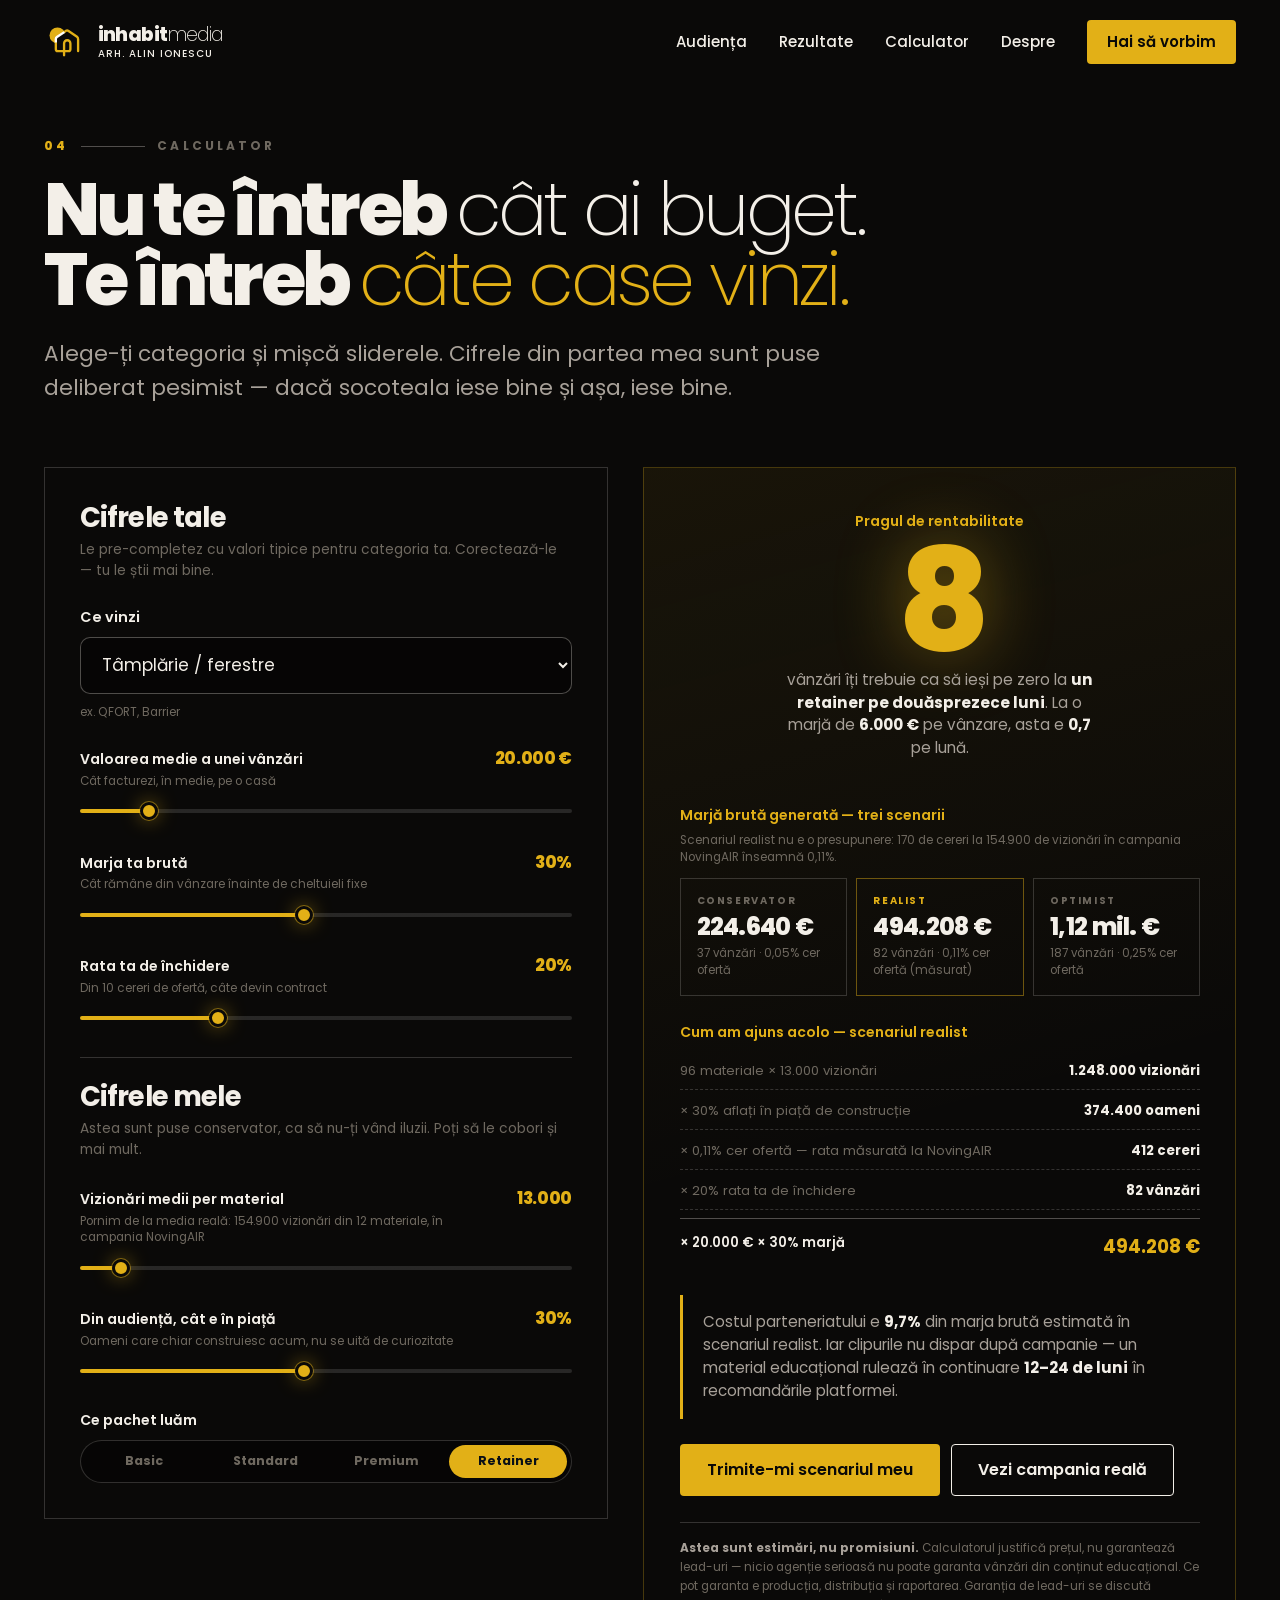
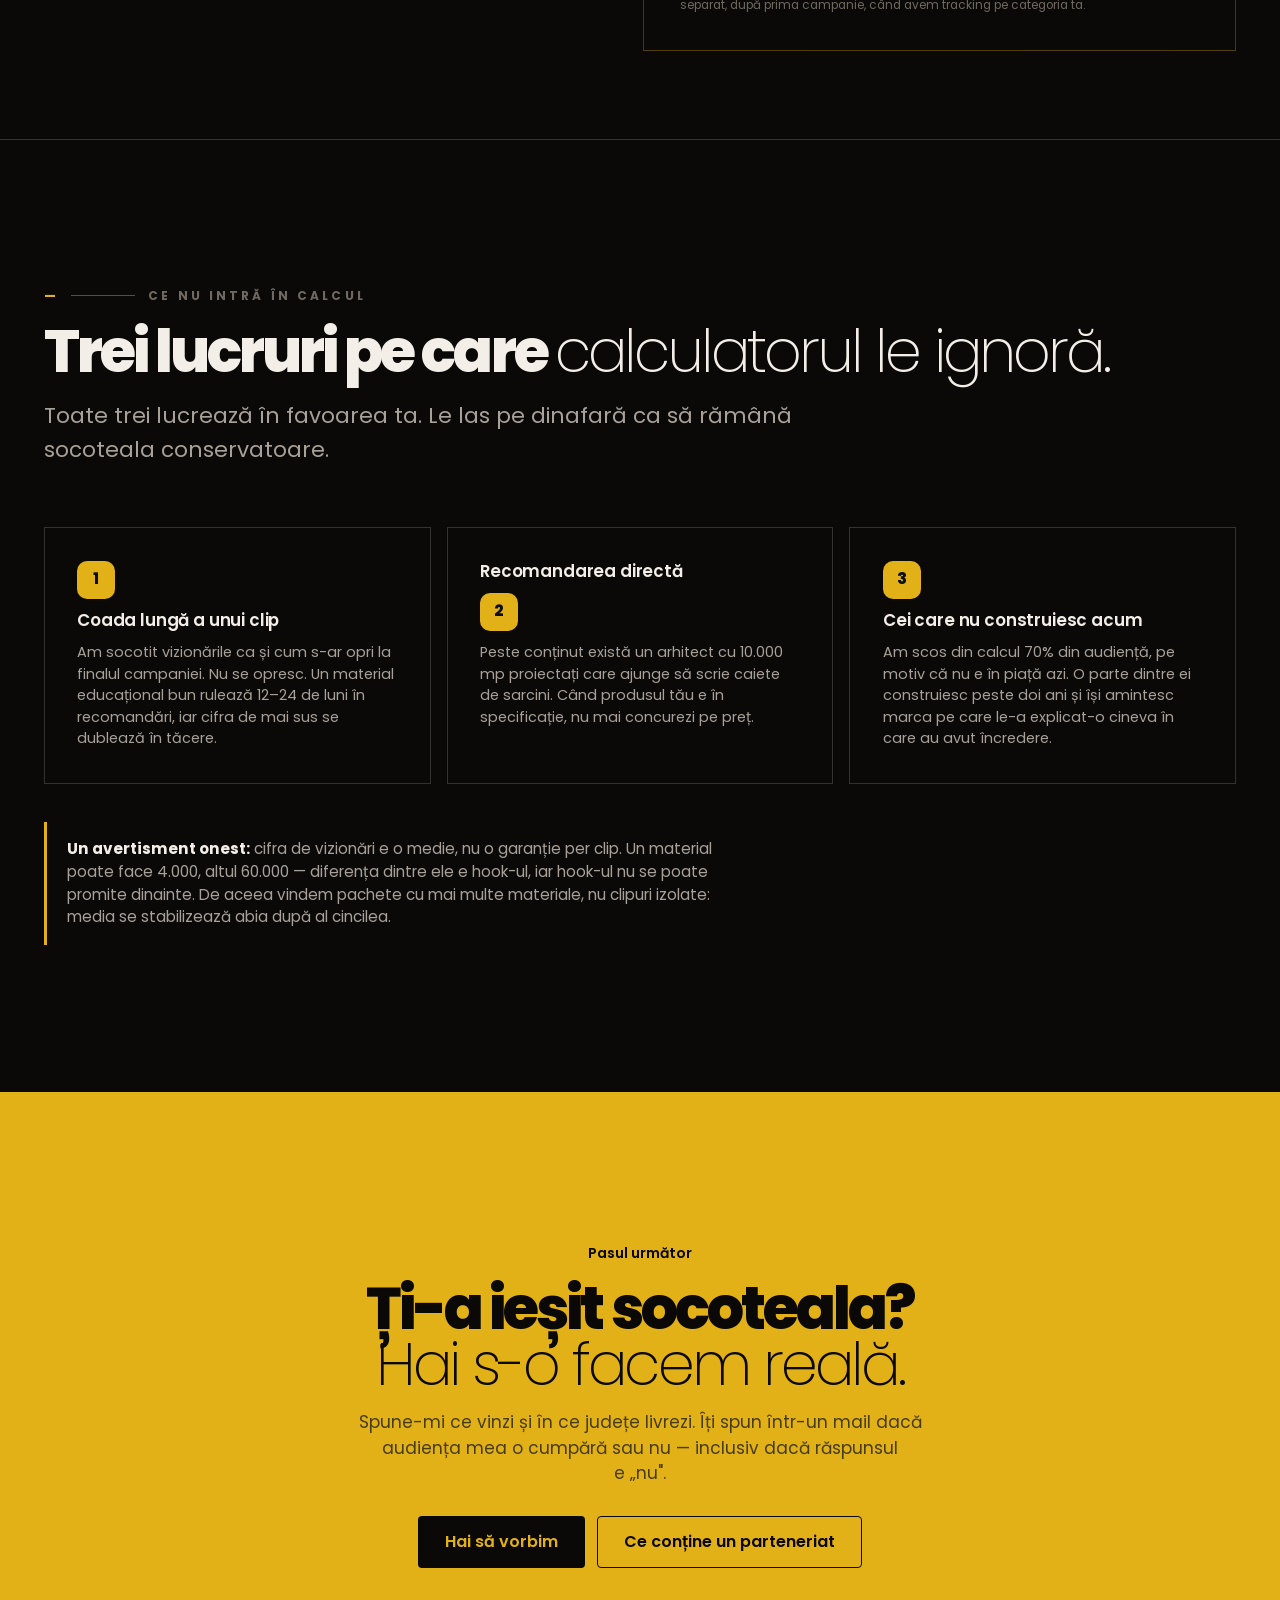
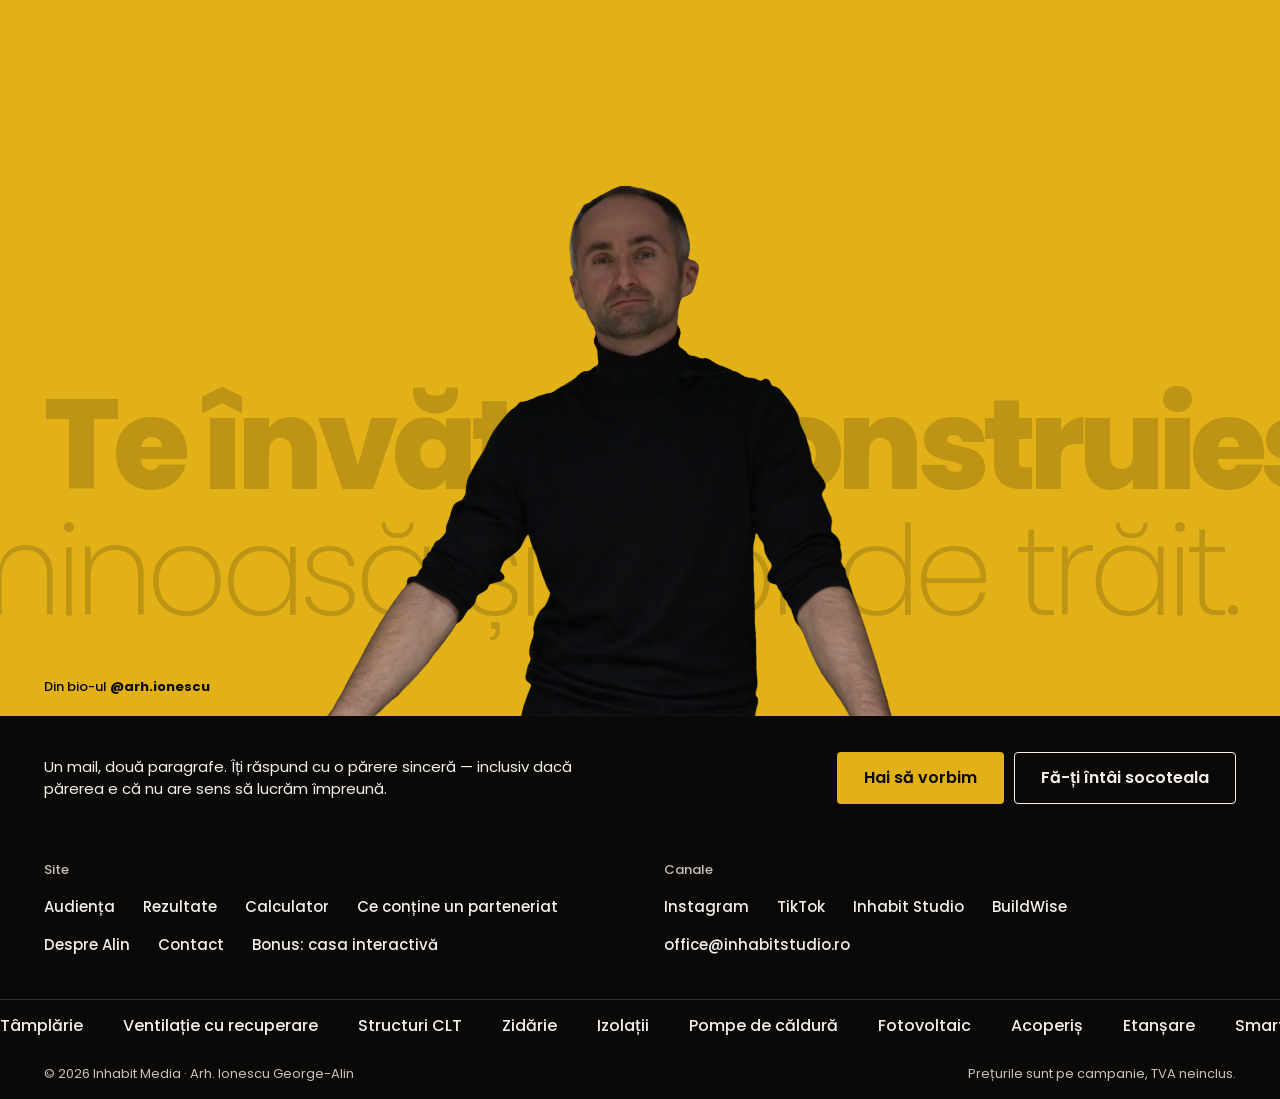
==== commit 6d076311: "Curățenie după feedback: fără YouTube, fără etichete de prisos, vorbele lui Alin pe trei trepte Co-A" ====
--- a/calculator.html
+++ b/calculator.html
@@ -299,7 +299,7 @@
   </div>
   <div class="end__nav">
     <nav class="end__col" aria-label="Site"><p>Site</p><ul><li><a href="index.html#audienta">Audiența</a></li><li><a href="rezultate.html">Rezultate</a></li><li><a href="calculator.html">Calculator</a></li><li><a href="pachete.html">Ce conține un parteneriat</a></li><li><a href="despre.html">Despre Alin</a></li><li><a href="contact.html">Contact</a></li><li><a href="casa.html">Bonus: casa interactivă</a></li></ul></nav>
-    <nav class="end__col" aria-label="Canale"><p>Canale</p><ul><li><a href="https://instagram.com/arh.ionescu" target="_blank" rel="noopener">Instagram</a></li><li><a href="https://tiktok.com/@arh.alin.ionescu" target="_blank" rel="noopener">TikTok</a></li><li><a href="https://youtube.com/@arh.alinionescu" target="_blank" rel="noopener">YouTube</a></li><li><a href="https://inhabitstudio.ro/" target="_blank" rel="noopener">Inhabit Studio</a></li><li><a href="despre.html#buildwise">BuildWise</a></li><li><a href="mailto:office@inhabitstudio.ro">office@inhabitstudio.ro</a></li></ul></nav>
+    <nav class="end__col" aria-label="Canale"><p>Canale</p><ul><li><a href="https://instagram.com/arh.ionescu" target="_blank" rel="noopener">Instagram</a></li><li><a href="https://tiktok.com/@arh.alin.ionescu" target="_blank" rel="noopener">TikTok</a></li><li><a href="https://inhabitstudio.ro/" target="_blank" rel="noopener">Inhabit Studio</a></li><li><a href="despre.html#buildwise">BuildWise</a></li><li><a href="mailto:office@inhabitstudio.ro">office@inhabitstudio.ro</a></li></ul></nav>
   </div>
   <div class="mq mq--night" aria-hidden="true"><div class="mq__t"><span>Tâmplărie</span><span>Ventilație cu recuperare</span><span>Structuri CLT</span><span>Zidărie</span><span>Izolații</span><span>Pompe de căldură</span><span>Fotovoltaic</span><span>Acoperiș</span><span>Etanșare</span><span>Smart home</span><span>Finisaje</span><span>Ferestre</span><span>Tâmplărie</span><span>Ventilație cu recuperare</span><span>Structuri CLT</span><span>Zidărie</span><span>Izolații</span><span>Pompe de căldură</span><span>Fotovoltaic</span><span>Acoperiș</span><span>Etanșare</span><span>Smart home</span><span>Finisaje</span><span>Ferestre</span></div></div>
   <div class="end__legal"><span>© 2026 Inhabit Media · Arh. Ionescu George-Alin</span><span>Prețurile sunt pe campanie, TVA neinclus.</span></div>
